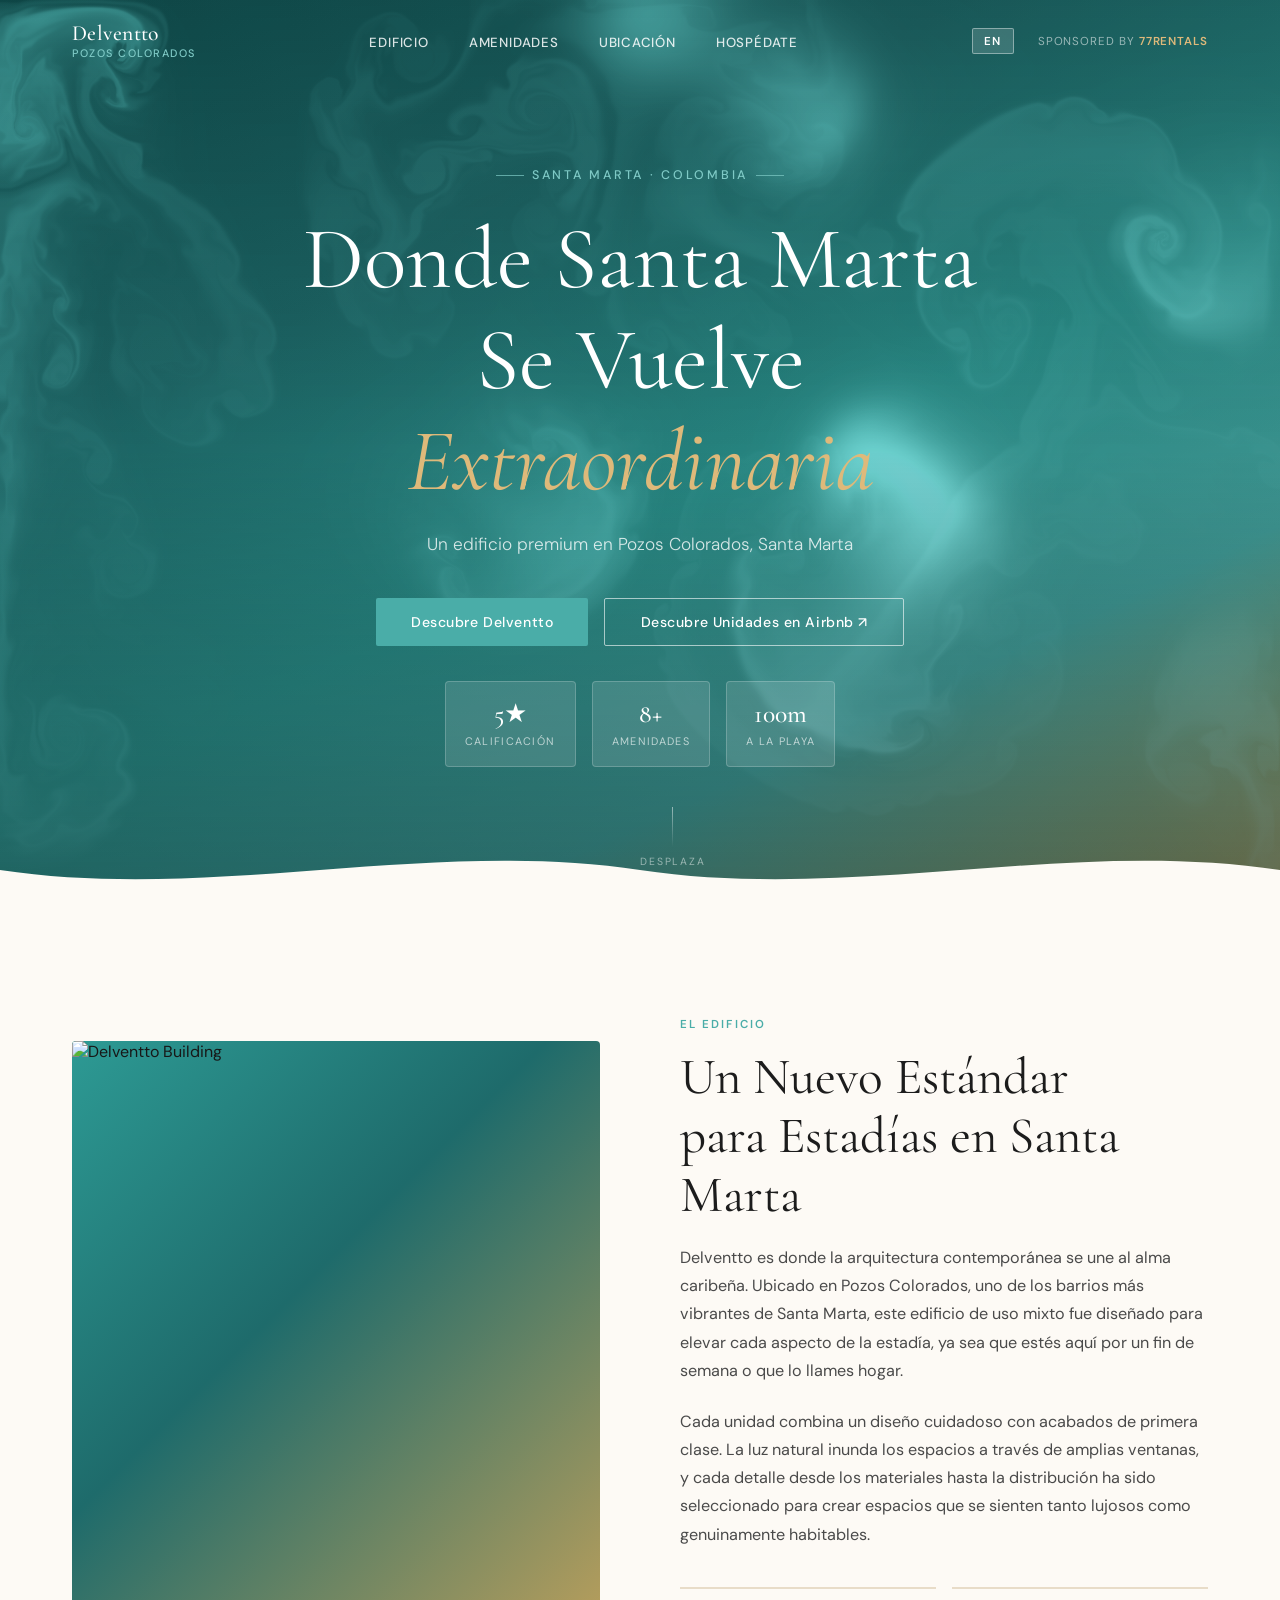
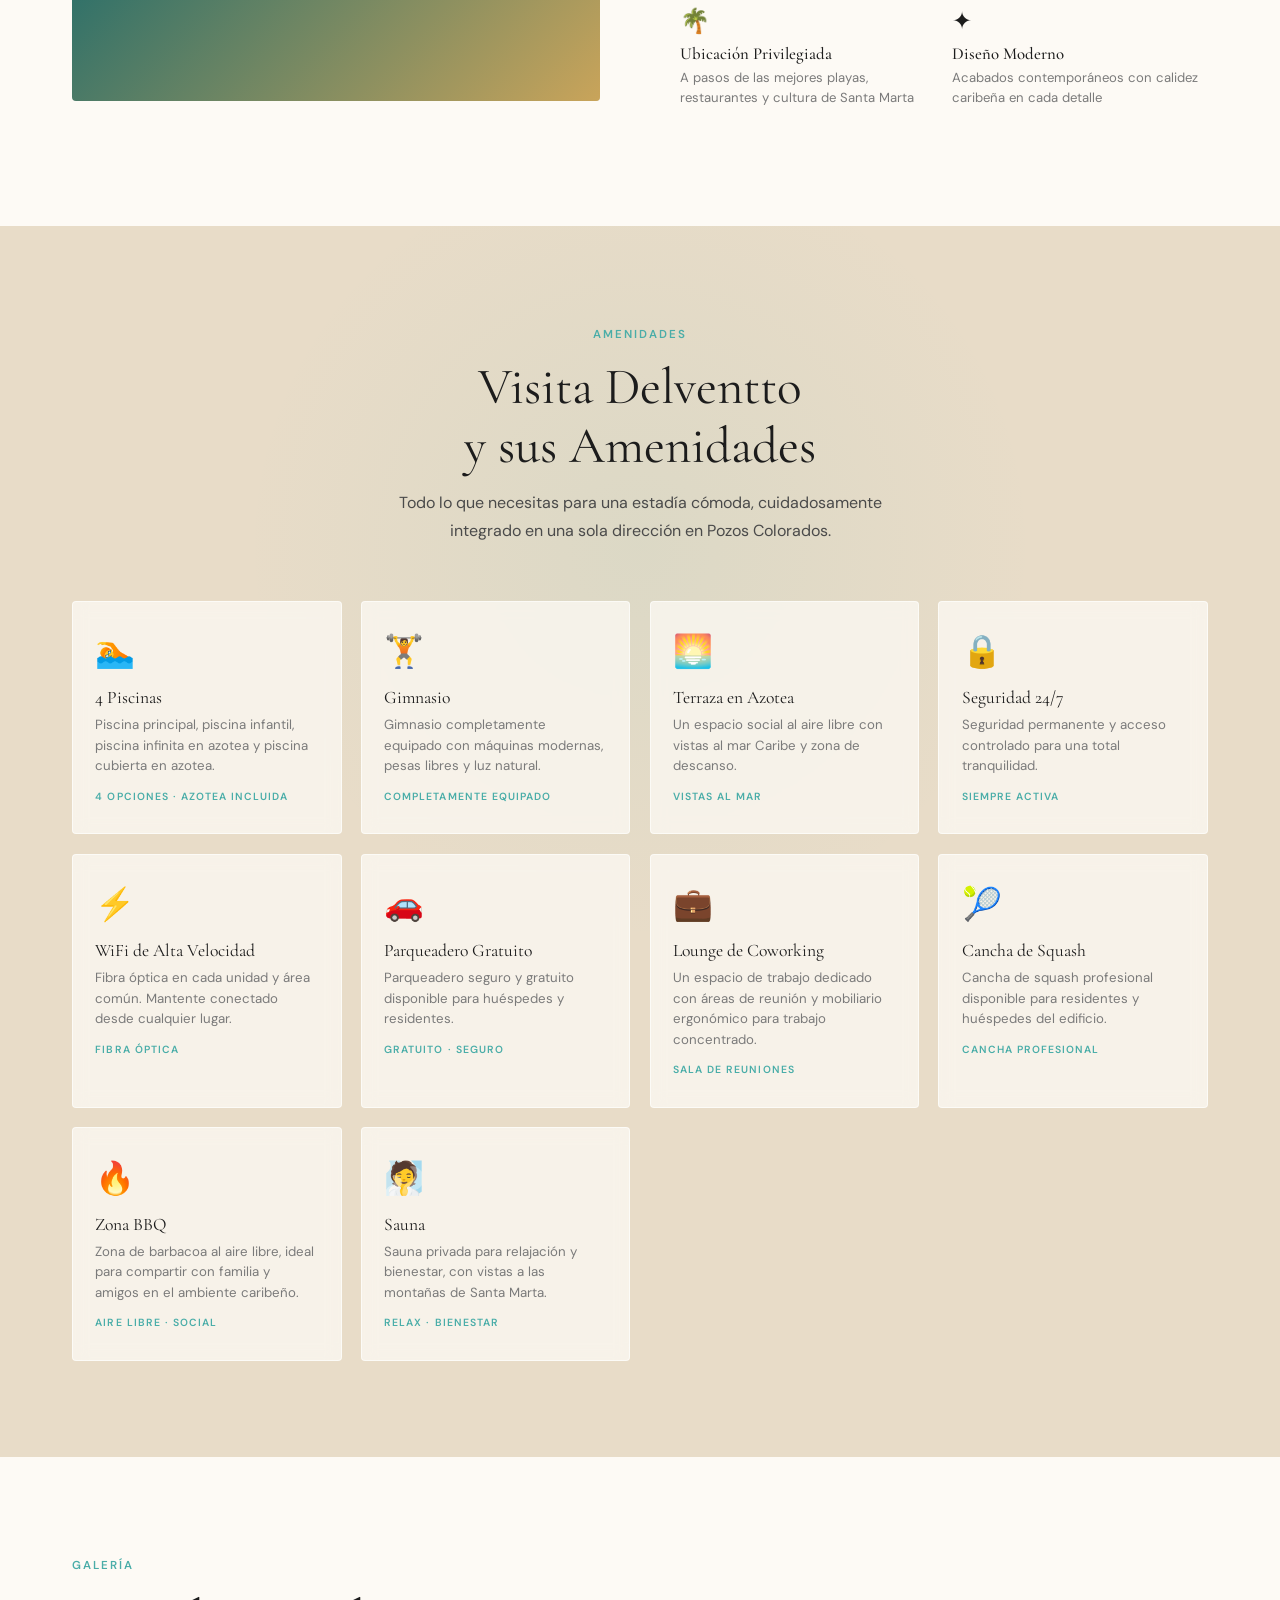
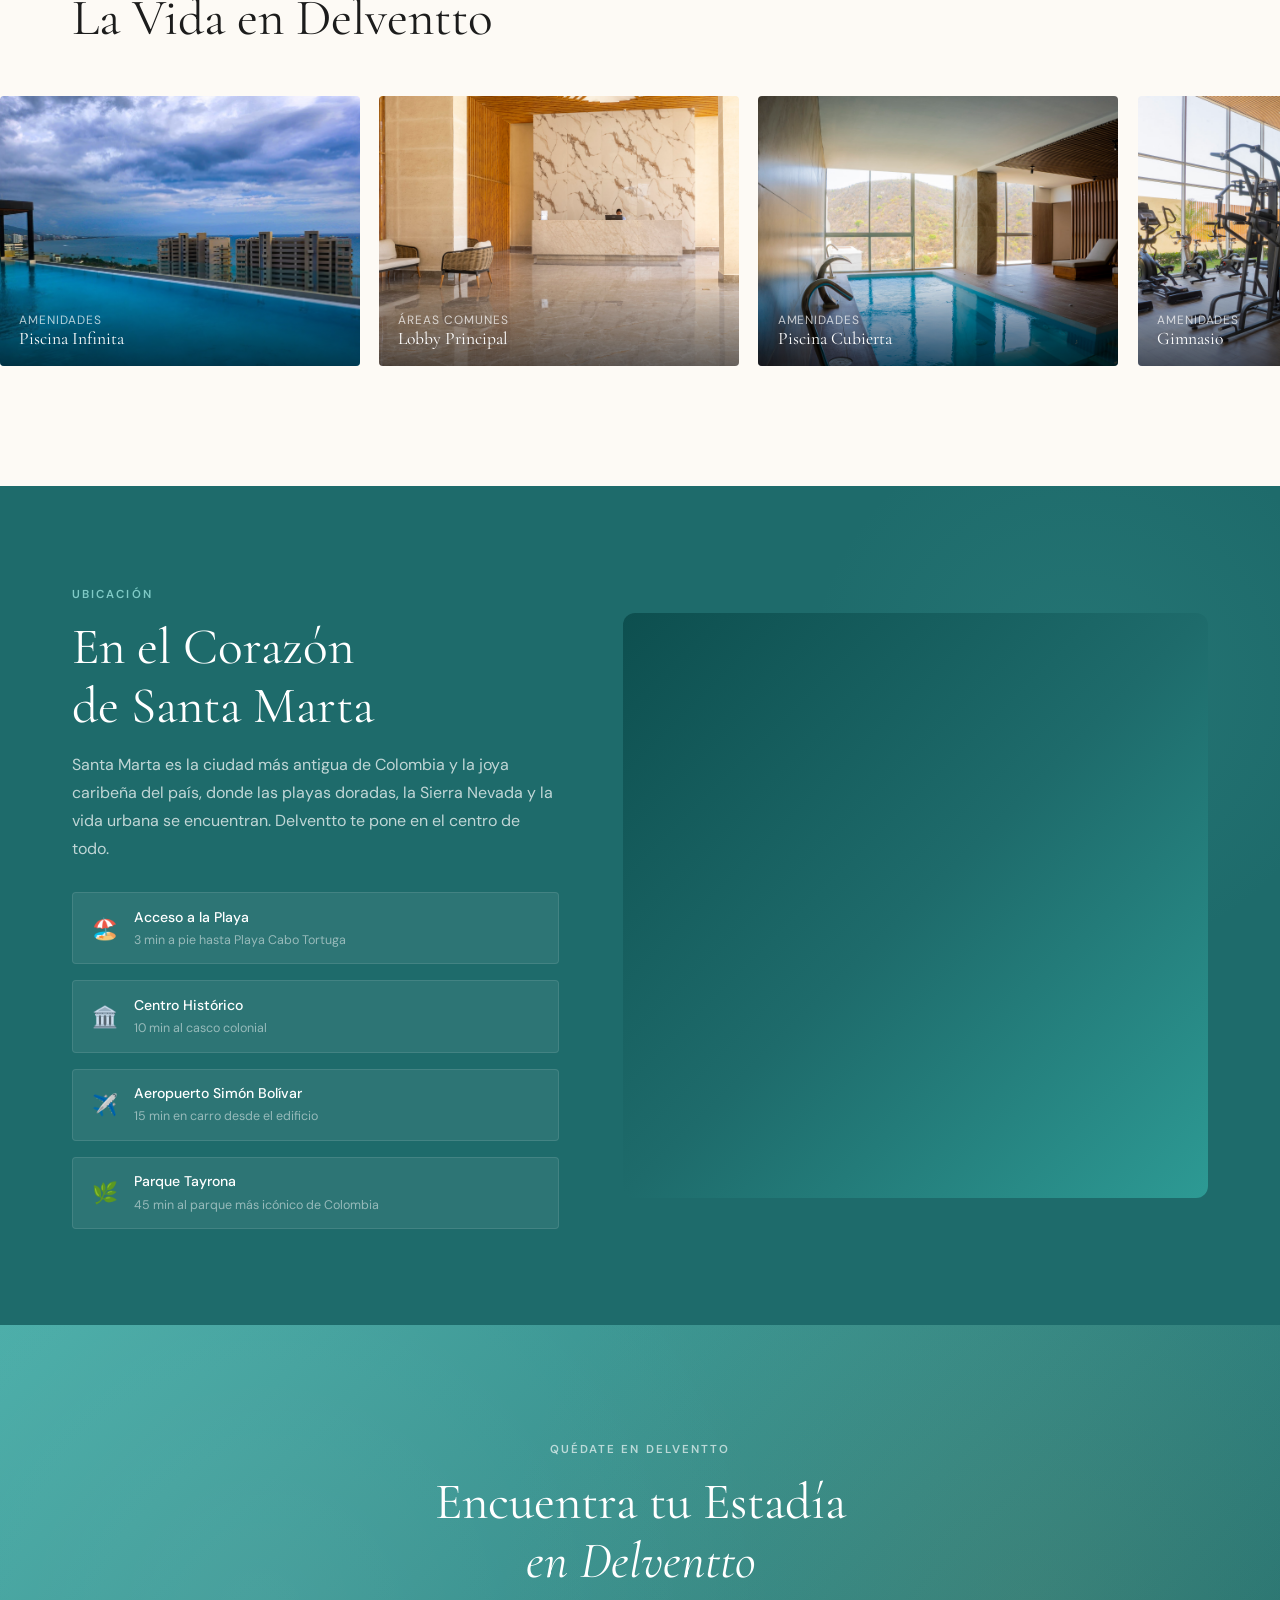
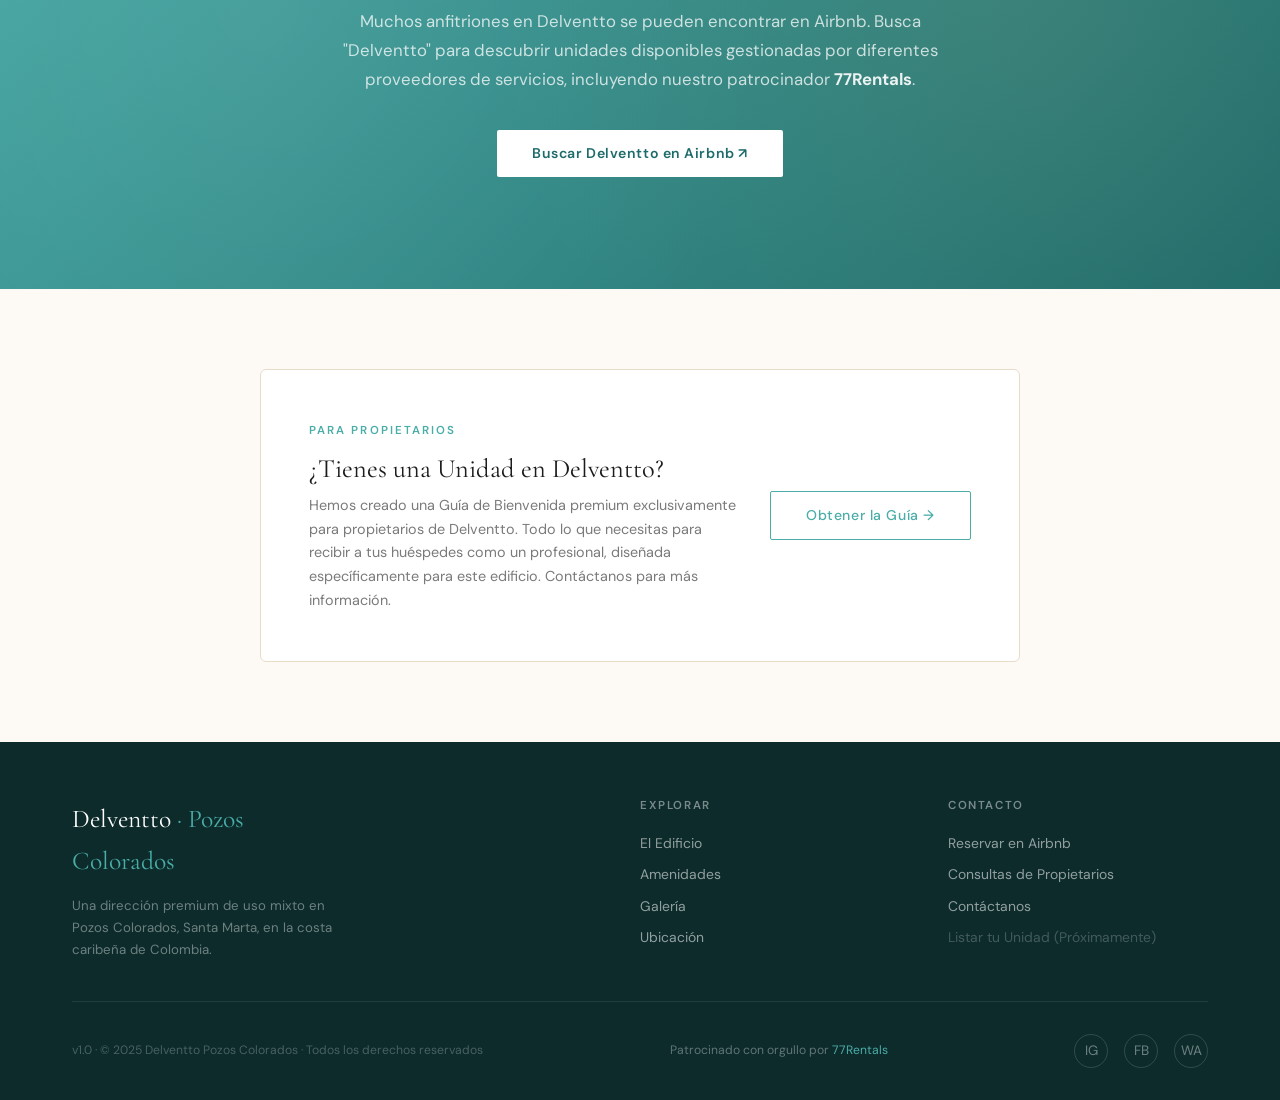
==== index.html @ d318408f "Add aerial, sauna, BBQ, main pool photos; add sauna amenity card Co-Authored-By: Claude Sonnet 4.6 <" ====
<!DOCTYPE html>
<html lang="es">
<head>
  <meta charset="UTF-8">
  <meta name="viewport" content="width=device-width, initial-scale=1.0">
  <title>Delventto Pozos Colorados | Apartamentos en Santa Marta</title>
  <meta name="description" content="Edificio premium en Pozos Colorados, Santa Marta. Piscinas, gimnasio, terraza rooftop y más. Encuentra tu estadía en Airbnb.">
  <link rel="canonical" href="https://delventto.cloud/">

  <!-- Open Graph -->
  <meta property="og:type" content="website">
  <meta property="og:url" content="https://delventto.cloud/">
  <meta property="og:title" content="Delventto Pozos Colorados | Santa Marta">
  <meta property="og:description" content="Edificio premium en Pozos Colorados, Santa Marta. Piscinas, gimnasio, terraza rooftop y más.">
  <meta property="og:image" content="https://delventto.cloud/Images/Delventto1.jpg">
  <meta property="og:locale" content="es_CO">
  <meta property="og:locale:alternate" content="en_US">

  <!-- Twitter Card -->
  <meta name="twitter:card" content="summary_large_image">
  <meta name="twitter:title" content="Delventto Pozos Colorados | Santa Marta">
  <meta name="twitter:description" content="Edificio premium en Pozos Colorados, Santa Marta.">
  <meta name="twitter:image" content="https://delventto.cloud/Images/Delventto1.jpg">

  <link rel="preconnect" href="https://fonts.googleapis.com">
  <link rel="preconnect" href="https://fonts.gstatic.com" crossorigin>
  <link href="https://fonts.googleapis.com/css2?family=Cormorant+Garamond:ital,wght@0,300;0,400;0,500;0,600;1,300;1,400;1,500&family=DM+Sans:opsz,wght@9..40,300;9..40,400;9..40,500;9..40,600&display=swap" rel="stylesheet">
  <link rel="icon" href="favicon.svg" type="image/svg+xml">

  <style>
    :root {
      --cream:      #FDFAF5;
      --sand:       #E8DCC8;
      --sand-mid:   #D4C5A9;
      --turquoise:  #4AADA8;
      --turq-light: #7FCAC6;
      --deep-teal:  #1E6B6B;
      --gold:       #C9A45A;
      --gold-light: #DEB97A;
      --text:       #1C1C1C;
      --text-mid:   #4A4A4A;
      --text-light: #7A7A7A;
      --white:      #FFFFFF;
      --ease:       cubic-bezier(0.4, 0, 0.2, 1);
    }

    *, *::before, *::after { margin: 0; padding: 0; box-sizing: border-box; }

    html { scroll-behavior: smooth; font-size: 16px; }

    body {
      font-family: 'DM Sans', sans-serif;
      background: var(--cream);
      color: var(--text);
      overflow-x: hidden;
      -webkit-font-smoothing: antialiased;
    }

    /* ── SCROLLBAR ─────────────────────────────────── */
    ::-webkit-scrollbar { width: 6px; }
    ::-webkit-scrollbar-track { background: var(--sand); }
    ::-webkit-scrollbar-thumb { background: var(--turquoise); border-radius: 3px; }

    /* ── TYPOGRAPHY ────────────────────────────────── */
    h1, h2, h3, h4 { font-family: 'Cormorant Garamond', serif; font-weight: 400; line-height: 1.15; }
    h1 { font-size: clamp(2.8rem, 7vw, 5.5rem); }
    h2 { font-size: clamp(2rem, 4.5vw, 3.2rem); }
    h3 { font-size: clamp(1.4rem, 2.5vw, 1.9rem); }
    p  { line-height: 1.75; color: var(--text-mid); }
    em { font-style: italic; }
    a  { text-decoration: none; color: inherit; }

    /* ── UTILITIES ─────────────────────────────────── */
    .section-label {
      display: inline-block;
      font-family: 'DM Sans', sans-serif;
      font-size: 0.72rem;
      font-weight: 600;
      letter-spacing: 0.18em;
      text-transform: uppercase;
      color: var(--turquoise);
      margin-bottom: 1rem;
    }
    .container { max-width: 1200px; margin: 0 auto; padding: 0 2rem; }

    .btn-primary {
      display: inline-flex;
      align-items: center;
      gap: 0.5rem;
      background: var(--turquoise);
      color: var(--white);
      padding: 0.9rem 2.2rem;
      border-radius: 2px;
      font-family: 'DM Sans', sans-serif;
      font-size: 0.88rem;
      font-weight: 500;
      letter-spacing: 0.04em;
      transition: background 0.3s var(--ease), transform 0.2s var(--ease), box-shadow 0.3s var(--ease);
    }
    .btn-primary:hover {
      background: var(--deep-teal);
      transform: translateY(-2px);
      box-shadow: 0 8px 24px rgba(74, 173, 168, 0.3);
    }
    .btn-outline {
      display: inline-flex;
      align-items: center;
      gap: 0.5rem;
      border: 1.5px solid rgba(255,255,255,0.6);
      color: var(--white);
      padding: 0.9rem 2.2rem;
      border-radius: 2px;
      font-family: 'DM Sans', sans-serif;
      font-size: 0.88rem;
      font-weight: 500;
      letter-spacing: 0.04em;
      transition: background 0.3s var(--ease), border-color 0.3s var(--ease), transform 0.2s var(--ease);
    }
    .btn-outline:hover {
      background: rgba(255,255,255,0.12);
      border-color: var(--white);
      transform: translateY(-2px);
    }
    .btn-gold {
      display: inline-flex;
      align-items: center;
      gap: 0.5rem;
      background: var(--gold);
      color: var(--white);
      padding: 0.9rem 2.2rem;
      border-radius: 2px;
      font-family: 'DM Sans', sans-serif;
      font-size: 0.88rem;
      font-weight: 500;
      letter-spacing: 0.04em;
      transition: background 0.3s var(--ease), transform 0.2s var(--ease), box-shadow 0.3s var(--ease);
    }
    .btn-gold:hover {
      background: #b8923f;
      transform: translateY(-2px);
      box-shadow: 0 8px 24px rgba(201, 164, 90, 0.35);
    }
    .btn-teal-outline {
      display: inline-flex;
      align-items: center;
      gap: 0.5rem;
      border: 1.5px solid var(--turquoise);
      color: var(--turquoise);
      padding: 0.9rem 2.2rem;
      border-radius: 2px;
      font-family: 'DM Sans', sans-serif;
      font-size: 0.88rem;
      font-weight: 500;
      letter-spacing: 0.04em;
      transition: background 0.3s var(--ease), color 0.3s var(--ease), transform 0.2s var(--ease);
    }
    .btn-teal-outline:hover {
      background: var(--turquoise);
      color: var(--white);
      transform: translateY(-2px);
    }

    /* ── SCROLL FADE IN ────────────────────────────── */
    .fade-in {
      opacity: 0;
      transform: translateY(30px);
      transition: opacity 0.7s var(--ease), transform 0.7s var(--ease);
    }
    .fade-in.visible {
      opacity: 1;
      transform: translateY(0);
    }
    .fade-in-delay-1 { transition-delay: 0.1s; }
    .fade-in-delay-2 { transition-delay: 0.2s; }
    .fade-in-delay-3 { transition-delay: 0.3s; }
    .fade-in-delay-4 { transition-delay: 0.4s; }
    .fade-in-delay-5 { transition-delay: 0.5s; }
    .fade-in-delay-6 { transition-delay: 0.6s; }

    /* ══════════════════════════════════════════════════
       NAV
    ══════════════════════════════════════════════════ */
    #nav {
      position: fixed;
      top: 0; left: 0; right: 0;
      z-index: 100;
      padding: 1.4rem 0;
      transition: background 0.4s var(--ease), backdrop-filter 0.4s var(--ease), padding 0.3s var(--ease), box-shadow 0.4s var(--ease);
    }
    #nav.scrolled {
      background: rgba(253, 250, 245, 0.92);
      backdrop-filter: blur(16px);
      -webkit-backdrop-filter: blur(16px);
      padding: 1rem 0;
      box-shadow: 0 1px 24px rgba(0,0,0,0.06);
    }
    .nav-inner {
      display: flex;
      align-items: center;
      justify-content: space-between;
      max-width: 1200px;
      margin: 0 auto;
      padding: 0 2rem;
    }
    .nav-logo {
      font-family: 'Cormorant Garamond', serif;
      font-size: 1.35rem;
      font-weight: 500;
      color: var(--white);
      letter-spacing: 0.02em;
      line-height: 1.1;
      transition: color 0.4s;
    }
    #nav.scrolled .nav-logo { color: var(--text); }
    .nav-logo span {
      display: block;
      font-size: 0.68rem;
      font-family: 'DM Sans', sans-serif;
      font-weight: 500;
      letter-spacing: 0.14em;
      text-transform: uppercase;
      color: var(--turq-light);
      margin-top: 0.1rem;
    }
    #nav.scrolled .nav-logo span { color: var(--turquoise); }

    .nav-links {
      display: flex;
      align-items: center;
      gap: 2.5rem;
      list-style: none;
    }
    .nav-links a {
      font-size: 0.83rem;
      font-weight: 500;
      letter-spacing: 0.06em;
      text-transform: uppercase;
      color: rgba(255,255,255,0.85);
      transition: color 0.3s;
    }
    .nav-links a:hover { color: var(--white); }
    #nav.scrolled .nav-links a { color: var(--text-mid); }
    #nav.scrolled .nav-links a:hover { color: var(--turquoise); }

    .nav-right {
      display: flex;
      align-items: center;
      gap: 1.5rem;
    }
    .nav-sponsor {
      font-size: 0.72rem;
      letter-spacing: 0.08em;
      text-transform: uppercase;
      color: rgba(255,255,255,0.55);
      transition: color 0.4s;
    }
    .nav-sponsor strong {
      color: var(--gold-light);
      font-weight: 600;
    }
    #nav.scrolled .nav-sponsor { color: var(--text-light); }
    #nav.scrolled .nav-sponsor strong { color: var(--gold); }

    /* Hamburger */
    .nav-hamburger {
      display: none;
      flex-direction: column;
      gap: 5px;
      cursor: pointer;
      padding: 4px;
    }
    .nav-hamburger span {
      width: 24px;
      height: 2px;
      background: var(--white);
      transition: background 0.4s, transform 0.3s;
    }
    #nav.scrolled .nav-hamburger span { background: var(--text); }

    /* Mobile menu */
    .nav-mobile {
      display: none;
      position: fixed;
      top: 0; left: 0; right: 0; bottom: 0;
      background: rgba(30, 107, 107, 0.97);
      z-index: 99;
      flex-direction: column;
      align-items: center;
      justify-content: center;
      gap: 2.5rem;
    }
    .nav-mobile.open { display: flex; }
    .nav-mobile a {
      font-family: 'Cormorant Garamond', serif;
      font-size: 2.2rem;
      color: var(--white);
      letter-spacing: 0.02em;
    }
    .nav-mobile-close {
      position: absolute;
      top: 1rem; right: 1.2rem;
      width: 52px; height: 52px;
      display: flex; align-items: center; justify-content: center;
      font-size: 1.6rem;
      color: var(--white);
      cursor: pointer;
      background: rgba(255,255,255,0.1);
      border: 1.5px solid rgba(255,255,255,0.25);
      border-radius: 50%;
      -webkit-tap-highlight-color: transparent;
      touch-action: manipulation;
      z-index: 110;
    }
    .nav-mobile-close:active {
      background: rgba(255,255,255,0.22);
    }

    /* ══════════════════════════════════════════════════
       HERO
    ══════════════════════════════════════════════════ */
    #hero {
      position: relative;
      width: 100%;
      height: 100vh;
      min-height: 620px;
      overflow: hidden;
      display: flex;
      align-items: center;
      justify-content: center;
    }

    #fluid-canvas {
      position: absolute;
      inset: 0;
      width: 100%;
      height: 100%;
      z-index: 0;
      mix-blend-mode: screen;
      opacity: 0.9;
    }
    .hero-overlay,
    .hero-content,
    .hero-scroll {
      pointer-events: none;
    }
    .hero-content a,
    .hero-content button,
    .hero-ctas a,
    .hero-ctas button,
    .hero-stats {
      pointer-events: auto;
    }

    /* Fallback gradient behind the canvas */
    #hero::before {
      content: '';
      position: absolute;
      inset: 0;
      background: linear-gradient(155deg, #0d4f4f 0%, #1e6b6b 30%, #2d9a94 55%, #4aada8 75%, #c9a45a 100%);
      z-index: -1;
    }

    .hero-overlay {
      position: absolute;
      inset: 0;
      background: linear-gradient(to bottom, rgba(15,50,50,0.35) 0%, rgba(15,50,50,0.20) 50%, rgba(15,50,50,0.55) 100%);
      z-index: 1;
    }

    .hero-content {
      position: relative;
      z-index: 2;
      text-align: center;
      color: var(--white);
      padding: 7rem 1.5rem 5rem;
      max-width: 860px;
      display: flex;
      flex-direction: column;
      align-items: center;
    }

    .hero-location {
      display: inline-flex;
      align-items: center;
      gap: 0.5rem;
      font-size: 0.78rem;
      font-weight: 500;
      letter-spacing: 0.22em;
      text-transform: uppercase;
      color: var(--turq-light);
      margin-bottom: 1.4rem;
      opacity: 0;
      animation: fadeUp 0.8s 0.3s var(--ease) forwards;
    }
    .hero-location::before,
    .hero-location::after {
      content: '';
      width: 28px;
      height: 1px;
      background: var(--turq-light);
      opacity: 0.7;
    }

    .hero-content h1 {
      color: var(--white);
      margin-bottom: 1.2rem;
      opacity: 0;
      animation: fadeUp 0.9s 0.5s var(--ease) forwards;
    }
    .hero-content h1 em {
      color: var(--gold-light);
    }

    .hero-sub {
      font-size: 1.08rem;
      font-weight: 300;
      color: rgba(255,255,255,0.8);
      margin-bottom: 2.4rem;
      line-height: 1.6;
      opacity: 0;
      animation: fadeUp 0.9s 0.7s var(--ease) forwards;
    }

    .hero-ctas {
      display: flex;
      gap: 1rem;
      justify-content: center;
      flex-wrap: wrap;
      opacity: 0;
      animation: fadeUp 0.9s 0.9s var(--ease) forwards;
    }

    /* Floating stat cards */
    .hero-stats {
      display: flex;
      gap: 1rem;
      flex-wrap: wrap;
      justify-content: center;
      margin-top: 2.2rem;
      opacity: 0;
      animation: fadeUp 0.9s 1.2s var(--ease) forwards;
    }
    .hero-stat-card {
      background: rgba(255,255,255,0.12);
      backdrop-filter: blur(12px);
      -webkit-backdrop-filter: blur(12px);
      border: 1px solid rgba(255,255,255,0.2);
      border-radius: 4px;
      padding: 1rem 1.2rem;
      text-align: center;
      min-width: 105px;
    }
    .hero-stat-card .stat-num {
      font-family: 'Cormorant Garamond', serif;
      font-size: 1.6rem;
      font-weight: 500;
      color: var(--white);
      display: block;
    }
    .hero-stat-card .stat-label {
      font-size: 0.68rem;
      letter-spacing: 0.12em;
      text-transform: uppercase;
      color: rgba(255,255,255,0.65);
    }

    /* Scroll indicator */
    .hero-scroll {
      position: absolute;
      bottom: 2rem;
      left: 50%;
      transform: translateX(-50%);
      z-index: 2;
      display: flex;
      flex-direction: column;
      align-items: center;
      gap: 0.5rem;
      font-size: 0.65rem;
      letter-spacing: 0.18em;
      text-transform: uppercase;
      color: rgba(255,255,255,0.5);
      opacity: 0;
      animation: fadeUp 0.9s 1.5s var(--ease) forwards;
    }
    .hero-scroll-line {
      width: 1px;
      height: 40px;
      background: linear-gradient(to bottom, rgba(255,255,255,0.5), transparent);
      animation: scrollPulse 2s ease-in-out infinite;
    }

    /* Wave divider */
    .wave-divider {
      position: absolute;
      bottom: -2px;
      left: 0;
      right: 0;
      z-index: 3;
      line-height: 0;
    }
    .wave-divider svg {
      display: block;
      width: 100%;
    }

    @keyframes fadeUp {
      from { opacity: 0; transform: translateY(24px); }
      to   { opacity: 1; transform: translateY(0); }
    }
    @keyframes scrollPulse {
      0%, 100% { opacity: 0.5; transform: scaleY(1); }
      50%       { opacity: 1;   transform: scaleY(1.15); }
    }

    /* ══════════════════════════════════════════════════
       BUILDING OVERVIEW
    ══════════════════════════════════════════════════ */
    #building {
      padding: 7rem 0 6rem;
      background: var(--cream);
    }
    .building-grid {
      display: grid;
      grid-template-columns: 1fr 1fr;
      gap: 5rem;
      align-items: center;
    }
    .building-image {
      position: relative;
      aspect-ratio: 4/5;
      border-radius: 4px;
      overflow: hidden;
      background: linear-gradient(135deg, #2d9a94 0%, #1e6b6b 40%, #c9a45a 100%);
    }
    .building-image img {
      filter: contrast(1.05) brightness(1.02);
    }
    .building-image-accent {
      position: absolute;
      bottom: -1.5rem;
      right: -1.5rem;
      width: 55%;
      aspect-ratio: 4/3;
      border-radius: 4px;
      background: linear-gradient(135deg, #4AADA8 0%, #E8DCC8 100%);
      z-index: -1;
    }
    .building-text { }
    .building-text h2 { margin-bottom: 1.2rem; }
    .building-text p {
      margin-bottom: 1.4rem;
      font-size: 1.01rem;
    }
    .building-pillars {
      display: grid;
      grid-template-columns: 1fr 1fr;
      gap: 1rem;
      margin-top: 2.4rem;
    }
    .pillar {
      border-top: 2px solid var(--sand);
      padding-top: 1rem;
    }
    .pillar-icon {
      font-size: 1.5rem;
      margin-bottom: 0.5rem;
      display: block;
    }
    .pillar h4 {
      font-family: 'Cormorant Garamond', serif;
      font-size: 1.05rem;
      font-weight: 500;
      margin-bottom: 0.3rem;
      color: var(--text);
    }
    .pillar p {
      font-size: 0.82rem;
      color: var(--text-light);
      line-height: 1.5;
    }

    /* ══════════════════════════════════════════════════
       AMENITIES
    ══════════════════════════════════════════════════ */
    #amenities {
      padding: 6rem 0;
      background: var(--sand);
      position: relative;
      overflow: hidden;
    }
    #amenities::before {
      content: '';
      position: absolute;
      top: -80px; left: 50%;
      transform: translateX(-50%);
      width: 800px;
      height: 800px;
      border-radius: 50%;
      background: radial-gradient(circle, rgba(74,173,168,0.08) 0%, transparent 70%);
      pointer-events: none;
    }
    .amenities-header {
      text-align: center;
      margin-bottom: 3.5rem;
    }
    .amenities-header h2 { margin-bottom: 0.8rem; }
    .amenities-header p { max-width: 520px; margin: 0 auto; }

    .amenities-grid {
      display: grid;
      grid-template-columns: repeat(4, 1fr);
      gap: 1.2rem;
    }
    .amenity-card {
      background: rgba(253, 250, 245, 0.75);
      backdrop-filter: blur(8px);
      -webkit-backdrop-filter: blur(8px);
      border: 1px solid rgba(255,255,255,0.6);
      border-radius: 4px;
      padding: 1.8rem 1.4rem;
      transition: transform 0.3s var(--ease), box-shadow 0.3s var(--ease), background 0.3s var(--ease), border-color 0.3s var(--ease);
      cursor: default;
    }
    .amenity-card:hover {
      transform: translateY(-4px);
      box-shadow: 0 12px 36px rgba(74,173,168,0.14);
      background: var(--white);
      border-color: var(--turq-light);
    }
    .amenity-icon {
      font-size: 2rem;
      margin-bottom: 1rem;
      display: block;
    }
    .amenity-card h3 {
      font-size: 1.1rem;
      margin-bottom: 0.4rem;
      color: var(--text);
    }
    .amenity-card p {
      font-size: 0.83rem;
      color: var(--text-light);
      line-height: 1.55;
    }
    .amenity-card .amenity-badge {
      display: inline-block;
      margin-top: 0.8rem;
      font-size: 0.65rem;
      letter-spacing: 0.1em;
      text-transform: uppercase;
      color: var(--turquoise);
      font-weight: 600;
    }

    /* ══════════════════════════════════════════════════
       GALLERY
    ══════════════════════════════════════════════════ */
    #gallery {
      padding: 6rem 0;
      background: var(--cream);
      overflow: hidden;
    }
    .gallery-header {
      padding: 0 2rem;
      max-width: 1200px;
      margin: 0 auto 2.5rem;
    }
    .gallery-track {
      display: flex;
      gap: 1.2rem;
      overflow-x: auto;
      scroll-snap-type: x mandatory;
      padding: 0.5rem 2rem 1.5rem;
      scrollbar-width: thin;
      scrollbar-color: var(--sand-mid) transparent;
      -webkit-overflow-scrolling: touch;
    }
    .gallery-track::-webkit-scrollbar { height: 4px; }
    .gallery-track::-webkit-scrollbar-thumb { background: var(--sand-mid); border-radius: 2px; }
    .gallery-item {
      flex: 0 0 360px;
      scroll-snap-align: start;
      aspect-ratio: 4/3;
      border-radius: 4px;
      position: relative;
      overflow: hidden;
    }
    .gallery-item-bg {
      position: absolute;
      inset: 0;
      transition: transform 0.5s var(--ease);
    }
    .gallery-item:hover .gallery-item-bg { transform: scale(1.04); }
    .gallery-item:nth-child(1) .gallery-item-bg { background: url('Images/InfinityPool.jpg') center/cover no-repeat; }
    .gallery-item:nth-child(2) .gallery-item-bg { background: url('Images/Lobby.jpg') center/cover no-repeat; }
    .gallery-item:nth-child(3) .gallery-item-bg { background: url('Images/RooftopPool.jpg') center/cover no-repeat; }
    .gallery-item:nth-child(4) .gallery-item-bg { background: url('Images/Gym.jpg') center/cover no-repeat; }
    .gallery-item:nth-child(5) .gallery-item-bg { background: url('Images/Social.jpg') center/cover no-repeat; }
    .gallery-item:nth-child(6) .gallery-item-bg { background: url('Images/Rooftop.jpg') center/cover no-repeat; }
    .gallery-item:nth-child(7) .gallery-item-bg { background: url('Images/Jacuzzi.jpg') center/cover no-repeat; }
    .gallery-item:nth-child(8) .gallery-item-bg { background: url('Images/BuildingAerial.jpg') center/cover no-repeat; }
    .gallery-item:nth-child(9) .gallery-item-bg { background: url('Images/Sauna.jpg') center/cover no-repeat; }
    .gallery-item:nth-child(10) .gallery-item-bg { background: url('Images/BBQ.jpg') center/cover no-repeat; }
    .gallery-item:nth-child(11) .gallery-item-bg { background: url('Images/MainPool.jpg') center/cover no-repeat; }
    .gallery-caption {
      position: absolute;
      bottom: 0; left: 0; right: 0;
      padding: 2rem 1.2rem 1rem;
      background: linear-gradient(to top, rgba(0,0,0,0.55), transparent);
      color: var(--white);
    }
    .gallery-caption span {
      font-size: 0.75rem;
      letter-spacing: 0.08em;
      text-transform: uppercase;
      color: rgba(255,255,255,0.7);
    }
    .gallery-caption h4 {
      font-size: 1.1rem;
      font-weight: 400;
      color: var(--white);
    }
    .gallery-placeholder-text {
      position: absolute;
      inset: 0;
      display: flex;
      align-items: center;
      justify-content: center;
      font-size: 0.7rem;
      letter-spacing: 0.12em;
      text-transform: uppercase;
      color: rgba(255,255,255,0.35);
    }

    /* ══════════════════════════════════════════════════
       LOCATION
    ══════════════════════════════════════════════════ */
    #location {
      padding: 6rem 0;
      background: var(--deep-teal);
      position: relative;
      overflow: hidden;
      color: var(--white);
    }
    #location::before {
      content: '';
      position: absolute;
      top: -100px; right: -100px;
      width: 600px; height: 600px;
      border-radius: 50%;
      background: radial-gradient(circle, rgba(74,173,168,0.15) 0%, transparent 65%);
    }
    .location-grid {
      display: grid;
      grid-template-columns: 1fr 1.2fr;
      gap: 4rem;
      align-items: center;
    }
    .location-text .section-label { color: var(--turq-light); }
    .location-text h2 { color: var(--white); margin-bottom: 1rem; }
    .location-text p { color: rgba(255,255,255,0.72); margin-bottom: 1.8rem; }
    .location-points {
      display: flex;
      flex-direction: column;
      gap: 1rem;
    }
    .location-point {
      display: flex;
      align-items: center;
      gap: 1rem;
      padding: 0.9rem 1.2rem;
      background: rgba(255,255,255,0.07);
      border: 1px solid rgba(255,255,255,0.1);
      border-radius: 4px;
    }
    .location-point-icon {
      font-size: 1.3rem;
      flex-shrink: 0;
    }
    .location-point-text { }
    .location-point-text strong {
      display: block;
      font-size: 0.88rem;
      font-weight: 500;
      color: var(--white);
      margin-bottom: 0.15rem;
    }
    .location-point-text span {
      font-size: 0.78rem;
      color: rgba(255,255,255,0.5);
    }
    .location-map {
      position: relative;
      aspect-ratio: 1/1;
      border-radius: 4px;
      overflow: hidden;
      background: linear-gradient(135deg, #0d4f4f 0%, #1e6b6b 50%, #2d9a94 100%);
      display: flex;
      align-items: center;
      justify-content: center;
    }
    /* Decorative map dots */
    .map-decoration {
      position: relative;
      width: 100%;
      height: 100%;
    }
    .map-pin {
      position: absolute;
      top: 50%; left: 50%;
      transform: translate(-50%, -60%);
      display: flex;
      flex-direction: column;
      align-items: center;
      gap: 0;
    }
    .map-pin-dot {
      width: 16px; height: 16px;
      border-radius: 50%;
      background: var(--gold);
      box-shadow: 0 0 0 6px rgba(201,164,90,0.25), 0 0 0 12px rgba(201,164,90,0.12);
      animation: pinPulse 2.5s ease-in-out infinite;
    }
    .map-pin-line {
      width: 2px;
      height: 30px;
      background: linear-gradient(to bottom, var(--gold), transparent);
    }
    .map-pin-label {
      background: var(--gold);
      color: var(--white);
      font-size: 0.72rem;
      font-weight: 600;
      letter-spacing: 0.08em;
      padding: 0.3rem 0.8rem;
      border-radius: 2px;
      white-space: nowrap;
    }
    .map-grid-lines {
      position: absolute;
      inset: 0;
      opacity: 0.08;
      background-image:
        linear-gradient(rgba(255,255,255,0.5) 1px, transparent 1px),
        linear-gradient(90deg, rgba(255,255,255,0.5) 1px, transparent 1px);
      background-size: 40px 40px;
    }
    @keyframes pinPulse {
      0%, 100% { box-shadow: 0 0 0 6px rgba(201,164,90,0.25), 0 0 0 12px rgba(201,164,90,0.12); }
      50%       { box-shadow: 0 0 0 10px rgba(201,164,90,0.2),  0 0 0 20px rgba(201,164,90,0.06); }
    }

    /* ══════════════════════════════════════════════════
       STAY HERE CTA
    ══════════════════════════════════════════════════ */
    #stay {
      padding: 7rem 0;
      background: linear-gradient(135deg, var(--turquoise) 0%, var(--deep-teal) 100%);
      text-align: center;
      position: relative;
      overflow: hidden;
    }
    #stay::before {
      content: '';
      position: absolute;
      inset: 0;
      background:
        radial-gradient(circle at 20% 50%, rgba(255,255,255,0.06) 0%, transparent 50%),
        radial-gradient(circle at 80% 50%, rgba(201,164,90,0.1)   0%, transparent 50%);
    }
    .stay-inner {
      position: relative;
      z-index: 1;
      max-width: 680px;
      margin: 0 auto;
      padding: 0 2rem;
    }
    #stay .section-label { color: rgba(255,255,255,0.65); }
    #stay h2 {
      color: var(--white);
      margin-bottom: 1rem;
    }
    #stay p {
      color: rgba(255,255,255,0.75);
      font-size: 1.05rem;
      margin-bottom: 2.2rem;
    }
    .stay-ctas {
      display: flex;
      gap: 1rem;
      justify-content: center;
      flex-wrap: wrap;
    }
    .btn-white {
      display: inline-flex;
      align-items: center;
      gap: 0.5rem;
      background: var(--white);
      color: var(--deep-teal);
      padding: 0.9rem 2.2rem;
      border-radius: 2px;
      font-family: 'DM Sans', sans-serif;
      font-size: 0.88rem;
      font-weight: 600;
      letter-spacing: 0.04em;
      transition: transform 0.2s var(--ease), box-shadow 0.3s var(--ease);
    }
    .btn-white:hover {
      transform: translateY(-2px);
      box-shadow: 0 8px 28px rgba(0,0,0,0.15);
    }
    .stay-sponsor-note {
      margin-top: 2rem;
      font-size: 0.76rem;
      color: rgba(255,255,255,0.45);
      letter-spacing: 0.04em;
    }
    .stay-sponsor-note a {
      color: rgba(255,255,255,0.65);
      text-decoration: underline;
      text-underline-offset: 2px;
    }

    /* ══════════════════════════════════════════════════
       OWNER GUIDE TEASER
    ══════════════════════════════════════════════════ */
    #owners {
      padding: 5rem 0;
      background: var(--cream);
    }
    .owners-card {
      max-width: 760px;
      margin: 0 auto;
      padding: 0 2rem;
      background: var(--white);
      border: 1px solid var(--sand);
      border-radius: 6px;
      padding: 3rem;
      display: grid;
      grid-template-columns: 1fr auto;
      gap: 2rem;
      align-items: center;
    }
    .owners-card-text h3 {
      font-size: 1.65rem;
      margin-bottom: 0.6rem;
      color: var(--text);
    }
    .owners-card-text p {
      font-size: 0.9rem;
      color: var(--text-light);
      line-height: 1.65;
      max-width: 440px;
    }

    /* ══════════════════════════════════════════════════
       FOOTER
    ══════════════════════════════════════════════════ */
    footer {
      background: #0d2b2b;
      padding: 3.5rem 0 2rem;
    }
    .footer-inner {
      max-width: 1200px;
      margin: 0 auto;
      padding: 0 2rem;
    }
    .footer-top {
      display: grid;
      grid-template-columns: 2fr 1fr 1fr;
      gap: 3rem;
      padding-bottom: 2.5rem;
      border-bottom: 1px solid rgba(255,255,255,0.08);
      margin-bottom: 2rem;
    }
    .footer-brand .footer-logo {
      font-family: 'Cormorant Garamond', serif;
      font-size: 1.6rem;
      color: var(--white);
      margin-bottom: 0.8rem;
    }
    .footer-brand .footer-logo span { color: var(--turquoise); }
    .footer-brand p {
      font-size: 0.83rem;
      color: rgba(255,255,255,0.4);
      line-height: 1.65;
      max-width: 280px;
    }
    .footer-col h5 {
      font-family: 'DM Sans', sans-serif;
      font-size: 0.72rem;
      font-weight: 600;
      letter-spacing: 0.14em;
      text-transform: uppercase;
      color: rgba(255,255,255,0.45);
      margin-bottom: 1.2rem;
    }
    .footer-col ul {
      list-style: none;
      display: flex;
      flex-direction: column;
      gap: 0.65rem;
    }
    .footer-col ul a {
      font-size: 0.87rem;
      color: rgba(255,255,255,0.55);
      transition: color 0.25s;
    }
    .footer-col ul a:hover { color: var(--turquoise); }
    .footer-bottom {
      display: flex;
      align-items: center;
      justify-content: space-between;
      flex-wrap: wrap;
      gap: 1rem;
    }
    .footer-copy {
      font-size: 0.76rem;
      color: rgba(255,255,255,0.25);
    }
    .footer-sponsor {
      font-size: 0.76rem;
      color: rgba(255,255,255,0.35);
    }
    .footer-sponsor a { color: var(--turquoise); transition: color 0.25s; }
    .footer-sponsor a:hover { color: var(--turq-light); }
    .footer-socials {
      display: flex;
      gap: 1rem;
    }
    .footer-social-icon {
      width: 34px; height: 34px;
      border-radius: 50%;
      border: 1px solid rgba(255,255,255,0.15);
      display: flex;
      align-items: center;
      justify-content: center;
      color: rgba(255,255,255,0.4);
      font-size: 0.85rem;
      transition: border-color 0.25s, color 0.25s;
      cursor: pointer;
    }
    .footer-social-icon:hover {
      border-color: var(--turquoise);
      color: var(--turquoise);
    }

    /* ══════════════════════════════════════════════════
       RESPONSIVE
    ══════════════════════════════════════════════════ */
    .lang-toggle {
      font-family: 'DM Sans', sans-serif;
      font-size: 0.72rem;
      font-weight: 600;
      letter-spacing: 0.12em;
      background: rgba(255,255,255,0.15);
      border: 1.5px solid rgba(255,255,255,0.4);
      color: var(--white);
      padding: 0.3rem 0.7rem;
      border-radius: 2px;
      cursor: pointer;
      transition: background 0.25s, border-color 0.25s, color 0.25s;
    }
    .lang-toggle:hover {
      background: rgba(255,255,255,0.25);
    }
    #nav.scrolled .lang-toggle {
      background: rgba(74,173,168,0.1);
      border-color: var(--turquoise);
      color: var(--turquoise);
    }
    #nav.scrolled .lang-toggle:hover {
      background: rgba(74,173,168,0.2);
    }

    @media (max-width: 1024px) {
      .amenities-grid { grid-template-columns: repeat(2, 1fr); }
      .building-pillars { grid-template-columns: 1fr 1fr; }
      .footer-top { grid-template-columns: 1fr 1fr; }
    }
    @media (max-width: 768px) {
      .nav-logo span { display: none; }
      .nav-links, .nav-sponsor { display: none; }
      .hero-stat-card { padding: 0.7rem 1rem; }
      .hero-stats { gap: 0.6rem; }
      .nav-hamburger { display: flex; }
      .building-grid { grid-template-columns: 1fr; gap: 2.5rem; }
      .location-grid { grid-template-columns: 1fr; }
      .location-map { aspect-ratio: 4/3; }
      .amenities-grid { grid-template-columns: repeat(2, 1fr); }
      .owners-card { grid-template-columns: 1fr; }
      .footer-top { grid-template-columns: 1fr; gap: 2rem; }
      .footer-bottom { flex-direction: column; align-items: flex-start; }
      .building-pillars { grid-template-columns: 1fr; }
    }
    @media (max-width: 480px) {
      .amenities-grid { grid-template-columns: 1fr; }
      .hero-ctas { flex-direction: column; align-items: center; }
      .stay-ctas { flex-direction: column; align-items: center; }
    }
  </style>
</head>

<body>

  <!-- ═══════════════════ NAV ═══════════════════ -->
  <nav id="nav">
    <div class="nav-inner">
      <a href="#" class="nav-logo">Delventto<br><span>Pozos Colorados</span></a>
      <ul class="nav-links">
        <li><a href="#building" data-es="Edificio" data-en="Building">Edificio</a></li>
        <li><a href="#amenities" data-es="Amenidades" data-en="Amenities">Amenidades</a></li>
        <li><a href="#location" data-es="Ubicación" data-en="Location">Ubicación</a></li>
        <li><a href="#stay" data-es="Hospédate" data-en="Stay Here">Hospédate</a></li>
      </ul>
      <div class="nav-right">
        <button id="langToggle" class="lang-toggle">EN</button>
        <span class="nav-sponsor">Sponsored by <strong>77Rentals</strong></span>
        <div class="nav-hamburger" id="navHamburger" aria-label="Open menu">
          <span></span><span></span><span></span>
        </div>
      </div>
    </div>
  </nav>

  <!-- Mobile Menu -->
  <nav class="nav-mobile" id="navMobile">
    <button class="nav-mobile-close" id="navClose" aria-label="Close menu">✕</button>
    <a href="#building" class="nav-mobile-link" data-es="Edificio" data-en="Building">Edificio</a>
    <a href="#amenities" class="nav-mobile-link" data-es="Amenidades" data-en="Amenities">Amenidades</a>
    <a href="#location" class="nav-mobile-link" data-es="Ubicación" data-en="Location">Ubicación</a>
    <a href="#stay" class="nav-mobile-link" data-es="Hospédate" data-en="Stay Here">Hospédate</a>
    <a href="#owners" class="nav-mobile-link" data-es="Propietarios" data-en="Owners">Propietarios</a>
  </nav>

  <!-- ═══════════════════ HERO ═══════════════════ -->
  <section id="hero">
    <canvas id="fluid-canvas"></canvas>
    <div class="hero-overlay"></div>

    <div class="hero-content">
      <p class="hero-location" data-es="Santa Marta · Colombia" data-en="Santa Marta · Colombia">Santa Marta · Colombia</p>
      <h1 data-es="Donde Santa Marta<br>Se Vuelve <em>Extraordinaria</em>" data-en="Where Santa Marta<br><em>Stays Extraordinary</em>">Donde Santa Marta<br>Se Vuelve <em>Extraordinaria</em></h1>
      <p class="hero-sub" data-es="Un edificio premium en Pozos Colorados, Santa Marta" data-en="A premium building in Pozos Colorados, Santa Marta">Un edificio premium en Pozos Colorados, Santa Marta</p>
      <div class="hero-ctas">
        <a href="#building" class="btn-primary" data-es="Descubre Delventto" data-en="Discover Delventto">Descubre Delventto</a>
        <a href="https://www.airbnb.com.co/" target="_blank" rel="noopener" class="btn-outline" data-es="Descubre Unidades en Airbnb ↗" data-en="Discover Units on Airbnb ↗">Descubre Unidades en Airbnb ↗</a>
      </div>

      <div class="hero-stats">
        <div class="hero-stat-card">
          <span class="stat-num">5★</span>
          <span class="stat-label" data-es="Calificación" data-en="Guest Rating">Calificación</span>
        </div>
        <div class="hero-stat-card">
          <span class="stat-num">8+</span>
          <span class="stat-label" data-es="Amenidades" data-en="Amenities">Amenidades</span>
        </div>
        <div class="hero-stat-card">
          <span class="stat-num">100m</span>
          <span class="stat-label" data-es="A la Playa" data-en="To the Beach">A la Playa</span>
        </div>
      </div>
    </div>

    <div class="hero-scroll">
      <div class="hero-scroll-line"></div>
      <span data-es="Desplaza" data-en="Scroll">Desplaza</span>
    </div>

    <div class="wave-divider">
      <svg viewBox="0 0 1440 72" xmlns="http://www.w3.org/2000/svg" preserveAspectRatio="none">
        <path d="M0,36 C240,72 480,0 720,36 C960,72 1200,0 1440,36 L1440,72 L0,72 Z" fill="#FDFAF5"/>
      </svg>
    </div>
  </section>

  <!-- ═══════════════════ BUILDING ═══════════════════ -->
  <section id="building">
    <div class="container">
      <div class="building-grid">
        <div class="fade-in">
          <div class="building-image">
            <img src="Images/Delventto1.jpg" alt="Delventto Building" style="width: 100%; height: 100%; object-fit: cover; border-radius: 4px;">
            <div class="building-image-accent"></div>
          </div>
        </div>
        <div class="building-text fade-in fade-in-delay-2">
          <span class="section-label" data-es="El Edificio" data-en="The Building">El Edificio</span>
          <h2 data-es="Un Nuevo Estándar<br>para Estadías en Santa Marta" data-en="A New Standard<br>for Santa Marta Stays">Un Nuevo Estándar<br>para Estadías en Santa Marta</h2>
          <p data-es="Delventto es donde la arquitectura contemporánea se une al alma caribeña. Ubicado en Pozos Colorados, uno de los barrios más vibrantes de Santa Marta, este edificio de uso mixto fue diseñado para elevar cada aspecto de la estadía, ya sea que estés aquí por un fin de semana o que lo llames hogar." data-en="Delventto is where contemporary architecture meets Caribbean soul. Located in Pozos Colorados, one of Santa Marta's most vibrant neighborhoods, this mixed-use building was designed to elevate every aspect of the stay, whether you're here for a weekend or calling it home.">Delventto es donde la arquitectura contemporánea se une al alma caribeña. Ubicado en Pozos Colorados, uno de los barrios más vibrantes de Santa Marta, este edificio de uso mixto fue diseñado para elevar cada aspecto de la estadía, ya sea que estés aquí por un fin de semana o que lo llames hogar.</p>
          <p data-es="Cada unidad combina un diseño cuidadoso con acabados de primera clase. La luz natural inunda los espacios a través de amplias ventanas, y cada detalle desde los materiales hasta la distribución ha sido seleccionado para crear espacios que se sienten tanto lujosos como genuinamente habitables." data-en="Each unit combines thoughtful design with first-class finishes. Natural light pours through expansive windows, and every detail from the materials to the layout has been selected to create spaces that feel both luxurious and genuinely livable.">Cada unidad combina un diseño cuidadoso con acabados de primera clase. La luz natural inunda los espacios a través de amplias ventanas, y cada detalle desde los materiales hasta la distribución ha sido seleccionado para crear espacios que se sienten tanto lujosos como genuinamente habitables.</p>
          <div class="building-pillars">
            <div class="pillar">
              <span class="pillar-icon">🌴</span>
              <h4 data-es="Ubicación Privilegiada" data-en="Prime Location">Ubicación Privilegiada</h4>
              <p data-es="A pasos de las mejores playas, restaurantes y cultura de Santa Marta" data-en="Steps from Santa Marta's best beaches, dining, and culture">A pasos de las mejores playas, restaurantes y cultura de Santa Marta</p>
            </div>
            <div class="pillar">
              <span class="pillar-icon">✦</span>
              <h4 data-es="Diseño Moderno" data-en="Modern Design">Diseño Moderno</h4>
              <p data-es="Acabados contemporáneos con calidez caribeña en cada detalle" data-en="Contemporary finishes with Caribbean warmth throughout">Acabados contemporáneos con calidez caribeña en cada detalle</p>
            </div>
          </div>
        </div>
      </div>
    </div>
  </section>

  <!-- ═══════════════════ AMENITIES ═══════════════════ -->
  <section id="amenities">
    <div class="container">
      <div class="amenities-header fade-in">
        <span class="section-label" data-es="Amenidades" data-en="Amenities">Amenidades</span>
        <h2 data-es="Visita Delventto<br>y sus Amenidades" data-en="Visit Delventto<br>and Its Amenities">Visita Delventto<br>y sus Amenidades</h2>
        <p data-es="Todo lo que necesitas para una estadía cómoda, cuidadosamente integrado en una sola dirección en Pozos Colorados." data-en="Everything you need for a comfortable stay, thoughtfully built into one address in Pozos Colorados.">Todo lo que necesitas para una estadía cómoda, cuidadosamente integrado en una sola dirección en Pozos Colorados.</p>
      </div>
      <div class="amenities-grid">
        <div class="amenity-card fade-in fade-in-delay-1">
          <span class="amenity-icon">🏊</span>
          <h3 data-es="4 Piscinas" data-en="4 Swimming Pools">4 Piscinas</h3>
          <p data-es="Piscina principal, piscina infantil, piscina infinita en azotea y piscina cubierta en azotea." data-en="Main pool, kids pool, infinity rooftop pool, and indoor rooftop pool.">Piscina principal, piscina infantil, piscina infinita en azotea y piscina cubierta en azotea.</p>
          <span class="amenity-badge" data-es="4 Opciones · Azotea Incluida" data-en="4 Options · Rooftop Included">4 Opciones · Azotea Incluida</span>
        </div>
        <div class="amenity-card fade-in fade-in-delay-2">
          <span class="amenity-icon">🏋️</span>
          <h3 data-es="Gimnasio" data-en="Fitness Center">Gimnasio</h3>
          <p data-es="Gimnasio completamente equipado con máquinas modernas, pesas libres y luz natural." data-en="Fully equipped gym with modern machines, free weights, and natural light.">Gimnasio completamente equipado con máquinas modernas, pesas libres y luz natural.</p>
          <span class="amenity-badge" data-es="Completamente Equipado" data-en="Fully Equipped">Completamente Equipado</span>
        </div>
        <div class="amenity-card fade-in fade-in-delay-3">
          <span class="amenity-icon">🌅</span>
          <h3 data-es="Terraza en Azotea" data-en="Rooftop Terrace">Terraza en Azotea</h3>
          <p data-es="Un espacio social al aire libre con vistas al mar Caribe y zona de descanso." data-en="An open-air social space with Caribbean sea views and lounge seating.">Un espacio social al aire libre con vistas al mar Caribe y zona de descanso.</p>
          <span class="amenity-badge" data-es="Vistas al Mar" data-en="Sea Views">Vistas al Mar</span>
        </div>
        <div class="amenity-card fade-in fade-in-delay-4">
          <span class="amenity-icon">🔒</span>
          <h3 data-es="Seguridad 24/7" data-en="24/7 Security">Seguridad 24/7</h3>
          <p data-es="Seguridad permanente y acceso controlado para una total tranquilidad." data-en="Round-the-clock security and controlled access for complete peace of mind.">Seguridad permanente y acceso controlado para una total tranquilidad.</p>
          <span class="amenity-badge" data-es="Siempre Activa" data-en="Always On">Siempre Activa</span>
        </div>
        <div class="amenity-card fade-in fade-in-delay-1">
          <span class="amenity-icon">⚡</span>
          <h3 data-es="WiFi de Alta Velocidad" data-en="High-Speed WiFi">WiFi de Alta Velocidad</h3>
          <p data-es="Fibra óptica en cada unidad y área común. Mantente conectado desde cualquier lugar." data-en="Gigabit fiber in every unit and common area. Stay connected from anywhere.">Fibra óptica en cada unidad y área común. Mantente conectado desde cualquier lugar.</p>
          <span class="amenity-badge" data-es="Fibra Óptica" data-en="Fiber Optic">Fibra Óptica</span>
        </div>
        <div class="amenity-card fade-in fade-in-delay-2">
          <span class="amenity-icon">🚗</span>
          <h3 data-es="Parqueadero Gratuito" data-en="Free Parking">Parqueadero Gratuito</h3>
          <p data-es="Parqueadero seguro y gratuito disponible para huéspedes y residentes." data-en="Secure and free parking available for guests and residents.">Parqueadero seguro y gratuito disponible para huéspedes y residentes.</p>
          <span class="amenity-badge" data-es="Gratuito · Seguro" data-en="Free · Secure">Gratuito · Seguro</span>
        </div>
        <div class="amenity-card fade-in fade-in-delay-3">
          <span class="amenity-icon">💼</span>
          <h3 data-es="Lounge de Coworking" data-en="Co-working Lounge">Lounge de Coworking</h3>
          <p data-es="Un espacio de trabajo dedicado con áreas de reunión y mobiliario ergonómico para trabajo concentrado." data-en="A dedicated workspace with meeting areas and ergonomic seating for focused work.">Un espacio de trabajo dedicado con áreas de reunión y mobiliario ergonómico para trabajo concentrado.</p>
          <span class="amenity-badge" data-es="Sala de Reuniones" data-en="Private Meeting Room">Sala de Reuniones</span>
        </div>
        <div class="amenity-card fade-in fade-in-delay-4">
          <span class="amenity-icon">🎾</span>
          <h3 data-es="Cancha de Squash" data-en="Squash Court">Cancha de Squash</h3>
          <p data-es="Cancha de squash profesional disponible para residentes y huéspedes del edificio." data-en="Professional squash court available for residents and guests of the building.">Cancha de squash profesional disponible para residentes y huéspedes del edificio.</p>
          <span class="amenity-badge" data-es="Cancha Profesional" data-en="Professional Court">Cancha Profesional</span>
        </div>
        <div class="amenity-card fade-in fade-in-delay-1">
          <span class="amenity-icon">🔥</span>
          <h3 data-es="Zona BBQ" data-en="BBQ Zone">Zona BBQ</h3>
          <p data-es="Zona de barbacoa al aire libre, ideal para compartir con familia y amigos en el ambiente caribeño." data-en="Outdoor BBQ area, perfect for gathering with family and friends in the Caribbean setting.">Zona de barbacoa al aire libre, ideal para compartir con familia y amigos en el ambiente caribeño.</p>
          <span class="amenity-badge" data-es="Aire Libre · Social" data-en="Outdoor · Social">Aire Libre · Social</span>
        </div>
        <div class="amenity-card fade-in fade-in-delay-2">
          <span class="amenity-icon">🧖</span>
          <h3 data-es="Sauna" data-en="Sauna">Sauna</h3>
          <p data-es="Sauna privada para relajación y bienestar, con vistas a las montañas de Santa Marta." data-en="Private sauna for relaxation and wellness, with views of the Santa Marta mountains.">Sauna privada para relajación y bienestar, con vistas a las montañas de Santa Marta.</p>
          <span class="amenity-badge" data-es="Relax · Bienestar" data-en="Relax · Wellness">Relax · Bienestar</span>
        </div>
      </div>
    </div>
  </section>

  <!-- ═══════════════════ GALLERY ═══════════════════ -->
  <section id="gallery">
    <div class="gallery-header fade-in">
      <span class="section-label" data-es="Galería" data-en="Gallery">Galería</span>
      <h2 data-es="La Vida en Delventto" data-en="Life at Delventto">La Vida en Delventto</h2>
    </div>
    <div class="gallery-track">
      <div class="gallery-item">
        <div class="gallery-item-bg"></div>
        <div class="gallery-caption">
          <span data-es="Amenidades" data-en="Amenities">Amenidades</span>
          <h4 data-es="Piscina Infinita" data-en="Infinity Pool">Piscina Infinita</h4>
        </div>
      </div>
      <div class="gallery-item">
        <div class="gallery-item-bg"></div>
        <div class="gallery-caption">
          <span data-es="Áreas Comunes" data-en="Common Areas">Áreas Comunes</span>
          <h4 data-es="Lobby Principal" data-en="Grand Lobby">Lobby Principal</h4>
        </div>
      </div>
      <div class="gallery-item">
        <div class="gallery-item-bg"></div>
        <div class="gallery-caption">
          <span data-es="Amenidades" data-en="Amenities">Amenidades</span>
          <h4 data-es="Piscina Cubierta" data-en="Indoor Pool">Piscina Cubierta</h4>
        </div>
      </div>
      <div class="gallery-item">
        <div class="gallery-item-bg"></div>
        <div class="gallery-caption">
          <span data-es="Amenidades" data-en="Amenities">Amenidades</span>
          <h4 data-es="Gimnasio" data-en="Gym">Gimnasio</h4>
        </div>
      </div>
      <div class="gallery-item">
        <div class="gallery-item-bg"></div>
        <div class="gallery-caption">
          <span data-es="Amenidades" data-en="Amenities">Amenidades</span>
          <h4 data-es="Zona Social" data-en="Social Area">Zona Social</h4>
        </div>
      </div>
      <div class="gallery-item">
        <div class="gallery-item-bg"></div>
        <div class="gallery-caption">
          <span data-es="Arquitectura" data-en="Architecture">Arquitectura</span>
          <h4 data-es="Rooftop" data-en="Rooftop">Rooftop</h4>
        </div>
      </div>
      <div class="gallery-item">
        <div class="gallery-item-bg"></div>
        <div class="gallery-caption">
          <span data-es="Amenidades" data-en="Amenities">Amenidades</span>
          <h4 data-es="Jacuzzi" data-en="Jacuzzi">Jacuzzi</h4>
        </div>
      </div>
      <div class="gallery-item">
        <div class="gallery-item-bg"></div>
        <div class="gallery-caption">
          <span data-es="Arquitectura" data-en="Architecture">Arquitectura</span>
          <h4 data-es="Vista Aérea" data-en="Aerial View">Vista Aérea</h4>
        </div>
      </div>
      <div class="gallery-item">
        <div class="gallery-item-bg"></div>
        <div class="gallery-caption">
          <span data-es="Amenidades" data-en="Amenities">Amenidades</span>
          <h4 data-es="Sauna" data-en="Sauna">Sauna</h4>
        </div>
      </div>
      <div class="gallery-item">
        <div class="gallery-item-bg"></div>
        <div class="gallery-caption">
          <span data-es="Amenidades" data-en="Amenities">Amenidades</span>
          <h4 data-es="Zona BBQ" data-en="BBQ Zone">Zona BBQ</h4>
        </div>
      </div>
      <div class="gallery-item">
        <div class="gallery-item-bg"></div>
        <div class="gallery-caption">
          <span data-es="Amenidades" data-en="Amenities">Amenidades</span>
          <h4 data-es="Piscina Principal" data-en="Main Pool">Piscina Principal</h4>
        </div>
      </div>
    </div>
  </section>

  <!-- ═══════════════════ LOCATION ═══════════════════ -->
  <section id="location">
    <div class="container">
      <div class="location-grid">
        <div class="location-text fade-in">
          <span class="section-label" data-es="Ubicación" data-en="Location">Ubicación</span>
          <h2 data-es="En el Corazón<br>de Santa Marta" data-en="In the Heart<br>of Santa Marta">En el Corazón<br>de Santa Marta</h2>
          <p data-es="Santa Marta es la ciudad más antigua de Colombia y la joya caribeña del país, donde las playas doradas, la Sierra Nevada y la vida urbana se encuentran. Delventto te pone en el centro de todo." data-en="Santa Marta is Colombia's oldest city and its Caribbean crown jewel, where golden beaches, the Sierra Nevada mountains, and vibrant city life converge. Delventto puts you at the center of it all.">Santa Marta es la ciudad más antigua de Colombia y la joya caribeña del país, donde las playas doradas, la Sierra Nevada y la vida urbana se encuentran. Delventto te pone en el centro de todo.</p>
          <div class="location-points">
            <div class="location-point">
              <span class="location-point-icon">🏖️</span>
              <div class="location-point-text">
                <strong data-es="Acceso a la Playa" data-en="Beach Access">Acceso a la Playa</strong>
                <span data-es="3 min a pie hasta Playa Cabo Tortuga" data-en="3 min walk to Cabo Tortuga Beach">3 min a pie hasta Playa Cabo Tortuga</span>
              </div>
            </div>
            <div class="location-point">
              <span class="location-point-icon">🏛️</span>
              <div class="location-point-text">
                <strong data-es="Centro Histórico" data-en="Historic Center">Centro Histórico</strong>
                <span data-es="10 min al casco colonial" data-en="10 min to the colonial Old Town">10 min al casco colonial</span>
              </div>
            </div>
            <div class="location-point">
              <span class="location-point-icon">✈️</span>
              <div class="location-point-text">
                <strong data-es="Aeropuerto Simón Bolívar" data-en="Simón Bolívar Airport">Aeropuerto Simón Bolívar</strong>
                <span data-es="15 min en carro desde el edificio" data-en="15 min drive from the building">15 min en carro desde el edificio</span>
              </div>
            </div>
            <div class="location-point">
              <span class="location-point-icon">🌿</span>
              <div class="location-point-text">
                <strong data-es="Parque Tayrona" data-en="Tayrona National Park">Parque Tayrona</strong>
                <span data-es="45 min al parque más icónico de Colombia" data-en="45 min to Colombia's most iconic park">45 min al parque más icónico de Colombia</span>
              </div>
            </div>
          </div>
        </div>
        <div class="fade-in fade-in-delay-2">
          <div class="location-map" style="overflow:hidden;border-radius:12px;">
            <iframe src="https://www.google.com/maps/embed?pb=!1m18!1m12!1m3!1d3914.1671667442847!2d-74.2335392!3d11.1752557!2m3!1f0!2f0!3f0!3m2!1i1024!2i768!4f13.1!3m3!1m2!1s0x8ef459007afdae0d%3A0xba7e6bab91a44a8a!2sEdificio%20Delventto!5e0!3m2!1ses-419!2sco!4v1781658148518!5m2!1ses-419!2sco" width="100%" height="100%" style="border:0;display:block;" allowfullscreen="" loading="lazy" referrerpolicy="no-referrer-when-downgrade"></iframe>
          </div>
        </div>
      </div>
    </div>
  </section>

  <!-- ═══════════════════ STAY CTA ═══════════════════ -->
  <section id="stay">
    <div class="stay-inner">
      <span class="section-label fade-in" data-es="Quédate en Delventto" data-en="Stay at Delventto">Quédate en Delventto</span>
      <h2 class="fade-in fade-in-delay-1" data-es="Encuentra tu Estadía<br><em>en Delventto</em>" data-en="Find Your Stay<br><em>at Delventto</em>">Encuentra tu Estadía<br><em>en Delventto</em></h2>
      <p class="fade-in fade-in-delay-2" data-es='Muchos anfitriones en Delventto se pueden encontrar en Airbnb. Busca "Delventto" para descubrir unidades disponibles gestionadas por diferentes proveedores de servicios, incluyendo nuestro patrocinador <strong style="color:rgba(255,255,255,0.9)">77Rentals</strong>.' data-en='Many hosts at Delventto can be found on Airbnb. Search "Delventto" to discover available units managed by different service providers, including our sponsor <strong style="color:rgba(255,255,255,0.9)">77Rentals</strong>.'>Muchos anfitriones en Delventto se pueden encontrar en Airbnb. Busca "Delventto" para descubrir unidades disponibles gestionadas por diferentes proveedores de servicios, incluyendo nuestro patrocinador <strong style="color:rgba(255,255,255,0.9)">77Rentals</strong>.</p>
      <div class="stay-ctas fade-in fade-in-delay-3">
        <a href="https://www.airbnb.com.co/" target="_blank" rel="noopener" class="btn-white" data-es="Buscar Delventto en Airbnb ↗" data-en="Search Delventto on Airbnb ↗">Buscar Delventto en Airbnb ↗</a>
      </div>
    </div>
  </section>

  <!-- ═══════════════════ OWNERS ═══════════════════ -->
  <section id="owners">
    <div class="container">
      <div class="owners-card fade-in">
        <div class="owners-card-text">
          <span class="section-label" data-es="Para Propietarios" data-en="For Property Owners">Para Propietarios</span>
          <h3 data-es="¿Tienes una Unidad en Delventto?" data-en="Own a Unit at Delventto?">¿Tienes una Unidad en Delventto?</h3>
          <p data-es="Hemos creado una Guía de Bienvenida premium exclusivamente para propietarios de Delventto. Todo lo que necesitas para recibir a tus huéspedes como un profesional, diseñada específicamente para este edificio. Contáctanos para más información." data-en="We've created a premium Welcome Guide exclusively for Delventto property owners. Everything you need to host your guests like a pro, crafted for this building specifically. Inquire to learn more.">Hemos creado una Guía de Bienvenida premium exclusivamente para propietarios de Delventto. Todo lo que necesitas para recibir a tus huéspedes como un profesional, diseñada específicamente para este edificio. Contáctanos para más información.</p>
        </div>
        <a href="mailto:team@77rentals.com?subject=Delventto Welcome Guide" class="btn-teal-outline" style="flex-shrink:0;" data-es="Obtener la Guía →" data-en="Get the Guide →">Obtener la Guía →</a>
      </div>
    </div>
  </section>

  <!-- ═══════════════════ FOOTER ═══════════════════ -->
  <footer>
    <div class="footer-inner">
      <div class="footer-top">
        <div class="footer-brand">
          <p class="footer-logo">Delventto<span> · Pozos Colorados</span></p>
          <p data-es="Una dirección premium de uso mixto en Pozos Colorados, Santa Marta, en la costa caribeña de Colombia." data-en="A premier mixed-use address in Pozos Colorados, Santa Marta, on Colombia's Caribbean coast.">Una dirección premium de uso mixto en Pozos Colorados, Santa Marta, en la costa caribeña de Colombia.</p>
        </div>
        <div class="footer-col">
          <h5 data-es="Explorar" data-en="Explore">Explorar</h5>
          <ul>
            <li><a href="#building" data-es="El Edificio" data-en="The Building">El Edificio</a></li>
            <li><a href="#amenities" data-es="Amenidades" data-en="Amenities">Amenidades</a></li>
            <li><a href="#gallery" data-es="Galería" data-en="Gallery">Galería</a></li>
            <li><a href="#location" data-es="Ubicación" data-en="Location">Ubicación</a></li>
          </ul>
        </div>
        <div class="footer-col">
          <h5 data-es="Contacto" data-en="Connect">Contacto</h5>
          <ul>
            <li><a href="https://www.airbnb.com.co/" target="_blank" rel="noopener" data-es="Reservar en Airbnb" data-en="Book on Airbnb">Reservar en Airbnb</a></li>
            <li><a href="#owners" data-es="Consultas de Propietarios" data-en="Owner Inquiries">Consultas de Propietarios</a></li>
            <li><a href="mailto:team@77rentals.com" data-es="Contáctanos" data-en="Contact Us">Contáctanos</a></li>
            <li><a href="#" style="opacity:0.4;pointer-events:none;" data-es="Listar tu Unidad (Próximamente)" data-en="List Your Unit (Soon)">Listar tu Unidad (Próximamente)</a></li>
          </ul>
        </div>
      </div>
      <div class="footer-bottom">
        <p class="footer-copy" data-es="v1.0 · © 2025 Delventto Pozos Colorados · Todos los derechos reservados" data-en="v1.0 · © 2025 Delventto Pozos Colorados · All rights reserved">v1.0 · © 2025 Delventto Pozos Colorados · Todos los derechos reservados</p>
        <p class="footer-sponsor" data-es='Patrocinado con orgullo por <a href="#">77Rentals</a>' data-en='Proudly sponsored by <a href="#">77Rentals</a>'>Patrocinado con orgullo por <a href="#">77Rentals</a></p>
        <div class="footer-socials">
          <div class="footer-social-icon" title="Instagram">IG</div>
          <div class="footer-social-icon" title="Facebook">FB</div>
          <div class="footer-social-icon" title="WhatsApp">WA</div>
        </div>
      </div>
    </div>
  </footer>

  <!-- WhatsApp Float -->

  <!-- ═══════════════════ SCRIPTS ═══════════════════ -->
  <script src="webgl-fluid.js"></script>
  <script>
    /* ═══════════════════════════════════════════════════
       NAV SCROLL BEHAVIOR
    ═══════════════════════════════════════════════════ */
    const nav = document.getElementById('nav');
    window.addEventListener('scroll', () => {
      nav.classList.toggle('scrolled', window.scrollY > 60);
    }, { passive: true });

    /* Mobile menu */
    const hamburger = document.getElementById('navHamburger');
    const mobileMenu = document.getElementById('navMobile');
    const closeBtn = document.getElementById('navClose');
    hamburger.addEventListener('click', () => mobileMenu.classList.add('open'));
    closeBtn.addEventListener('click',  () => mobileMenu.classList.remove('open'));
    document.querySelectorAll('.nav-mobile-link').forEach(link => {
      link.addEventListener('click', () => mobileMenu.classList.remove('open'));
    });

    /* ═══════════════════════════════════════════════════
       SCROLL ANIMATIONS
    ═══════════════════════════════════════════════════ */
    const fadeEls = document.querySelectorAll('.fade-in');
    const observer = new IntersectionObserver((entries) => {
      entries.forEach(entry => {
        if (entry.isIntersecting) {
          entry.target.classList.add('visible');
          observer.unobserve(entry.target);
        }
      });
    }, { threshold: 0.12, rootMargin: '0px 0px -40px 0px' });
    fadeEls.forEach(el => observer.observe(el));

    /* ═══════════════════════════════════════════════════
       LANGUAGE TOGGLE (ES default)
    ═══════════════════════════════════════════════════ */
    const LANG_KEY = 'delventto-lang';
    let currentLang = localStorage.getItem(LANG_KEY) || 'es';

    function applyLang(lang) {
      document.documentElement.lang = lang;
      document.querySelectorAll('[data-es]').forEach(el => {
        const text = el.getAttribute('data-' + lang);
        if (text !== null) {
          // Use innerHTML for elements that may contain HTML tags
          if (text.includes('<') || el.tagName === 'H1' || el.tagName === 'H2' || el.tagName === 'H3' || el.tagName === 'BUTTON' || el.tagName === 'A') {
            el.innerHTML = text;
          } else {
            el.textContent = text;
          }
        }
      });
      const btn = document.getElementById('langToggle');
      if (btn) btn.textContent = lang === 'es' ? 'EN' : 'ES';
      localStorage.setItem(LANG_KEY, lang);
      currentLang = lang;
    }

    document.getElementById('langToggle').addEventListener('click', () => {
      applyLang(currentLang === 'es' ? 'en' : 'es');
    });

    // Apply on load
    applyLang(currentLang);

    /* WebGL Fluid Simulation */
    const fluidPalette = [
      { r: 0.29, g: 0.68, b: 0.66 },  // turquoise
      { r: 0.79, g: 0.64, b: 0.35 },  // gold
      { r: 0.12, g: 0.42, b: 0.42 },  // deep teal
      { r: 0.87, g: 0.73, b: 0.48 },  // gold light
      { r: 0.50, g: 0.79, b: 0.78 },  // turq light
    ];
    let fluidColorIdx = 0;
    const fluidConfig = {
      TRIGGER: 'hover',
      IMMEDIATE: true,
      AUTO: true,
      INTERVAL: 3000,
      DENSITY_DISSIPATION: 3.2,
      VELOCITY_DISSIPATION: 1.8,
      CURL: 22,
      SPLAT_RADIUS: 0.4,
      SPLAT_FORCE: 5000,
      SPLAT_COUNT: 4,
      TRANSPARENT: true,
      SHADING: false,
      COLORFUL: false,
      COLOR_UPDATE_SPEED: 6,
      BLOOM: false,
      SUNRAYS: false,
      SPLAT_COLOR: fluidPalette[0],
    };
    const fluidCanvas = document.getElementById('fluid-canvas');
    WebGLFluid(fluidCanvas, fluidConfig);
    setInterval(() => {
      fluidColorIdx = (fluidColorIdx + 1) % fluidPalette.length;
      fluidConfig.SPLAT_COLOR = fluidPalette[fluidColorIdx];
    }, 3000);

    /* Forward hero mousemove to canvas so mouse works through overlaid elements */
    document.getElementById('hero').addEventListener('mousemove', e => {
      const rect = fluidCanvas.getBoundingClientRect();
      const evt = new MouseEvent('mousemove', { bubbles: false, cancelable: false });
      Object.defineProperty(evt, 'offsetX', { value: e.clientX - rect.left });
      Object.defineProperty(evt, 'offsetY', { value: e.clientY - rect.top });
      fluidCanvas.dispatchEvent(evt);
    }, { passive: true });
  </script>

  <script type="application/ld+json">
  {
    "@context": "https://schema.org",
    "@type": "ApartmentComplex",
    "name": "Delventto",
    "description": "Edificio premium de uso mixto en Pozos Colorados, Santa Marta, Colombia.",
    "url": "https://delventto.cloud",
    "image": "https://delventto.cloud/Images/Delventto1.jpg",
    "address": {
      "@type": "PostalAddress",
      "streetAddress": "Pozos Colorados",
      "addressLocality": "Santa Marta",
      "addressCountry": "CO"
    },
    "geo": {
      "@type": "GeoCoordinates",
      "latitude": 11.1752557,
      "longitude": -74.2335392
    },
    "amenityFeature": [
      {"@type": "LocationFeatureSpecification", "name": "Piscina"},
      {"@type": "LocationFeatureSpecification", "name": "Gimnasio"},
      {"@type": "LocationFeatureSpecification", "name": "Terraza Rooftop"},
      {"@type": "LocationFeatureSpecification", "name": "WiFi"},
      {"@type": "LocationFeatureSpecification", "name": "Parqueadero"}
    ],
    "sponsor": {
      "@type": "Organization",
      "name": "77Rentals",
      "url": "https://77rentals.com"
    }
  }
  </script>
</body>
</html>
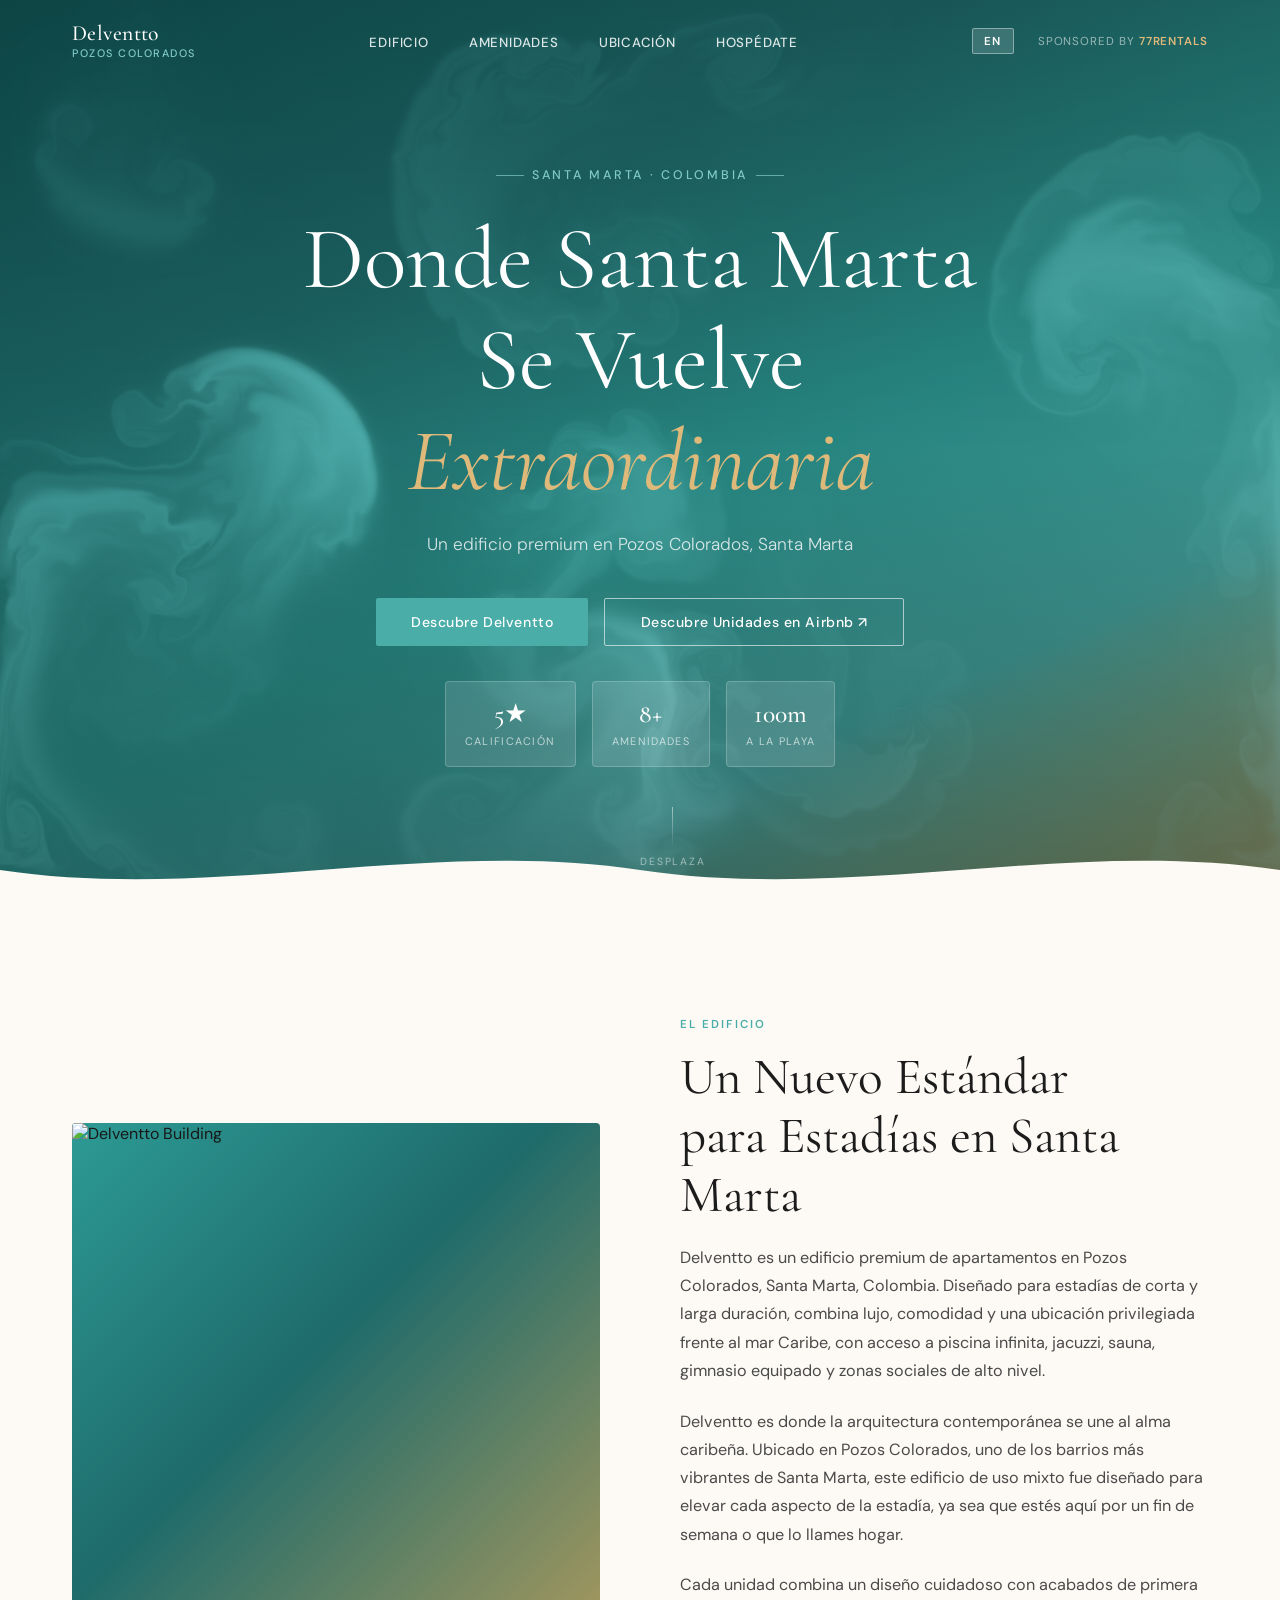
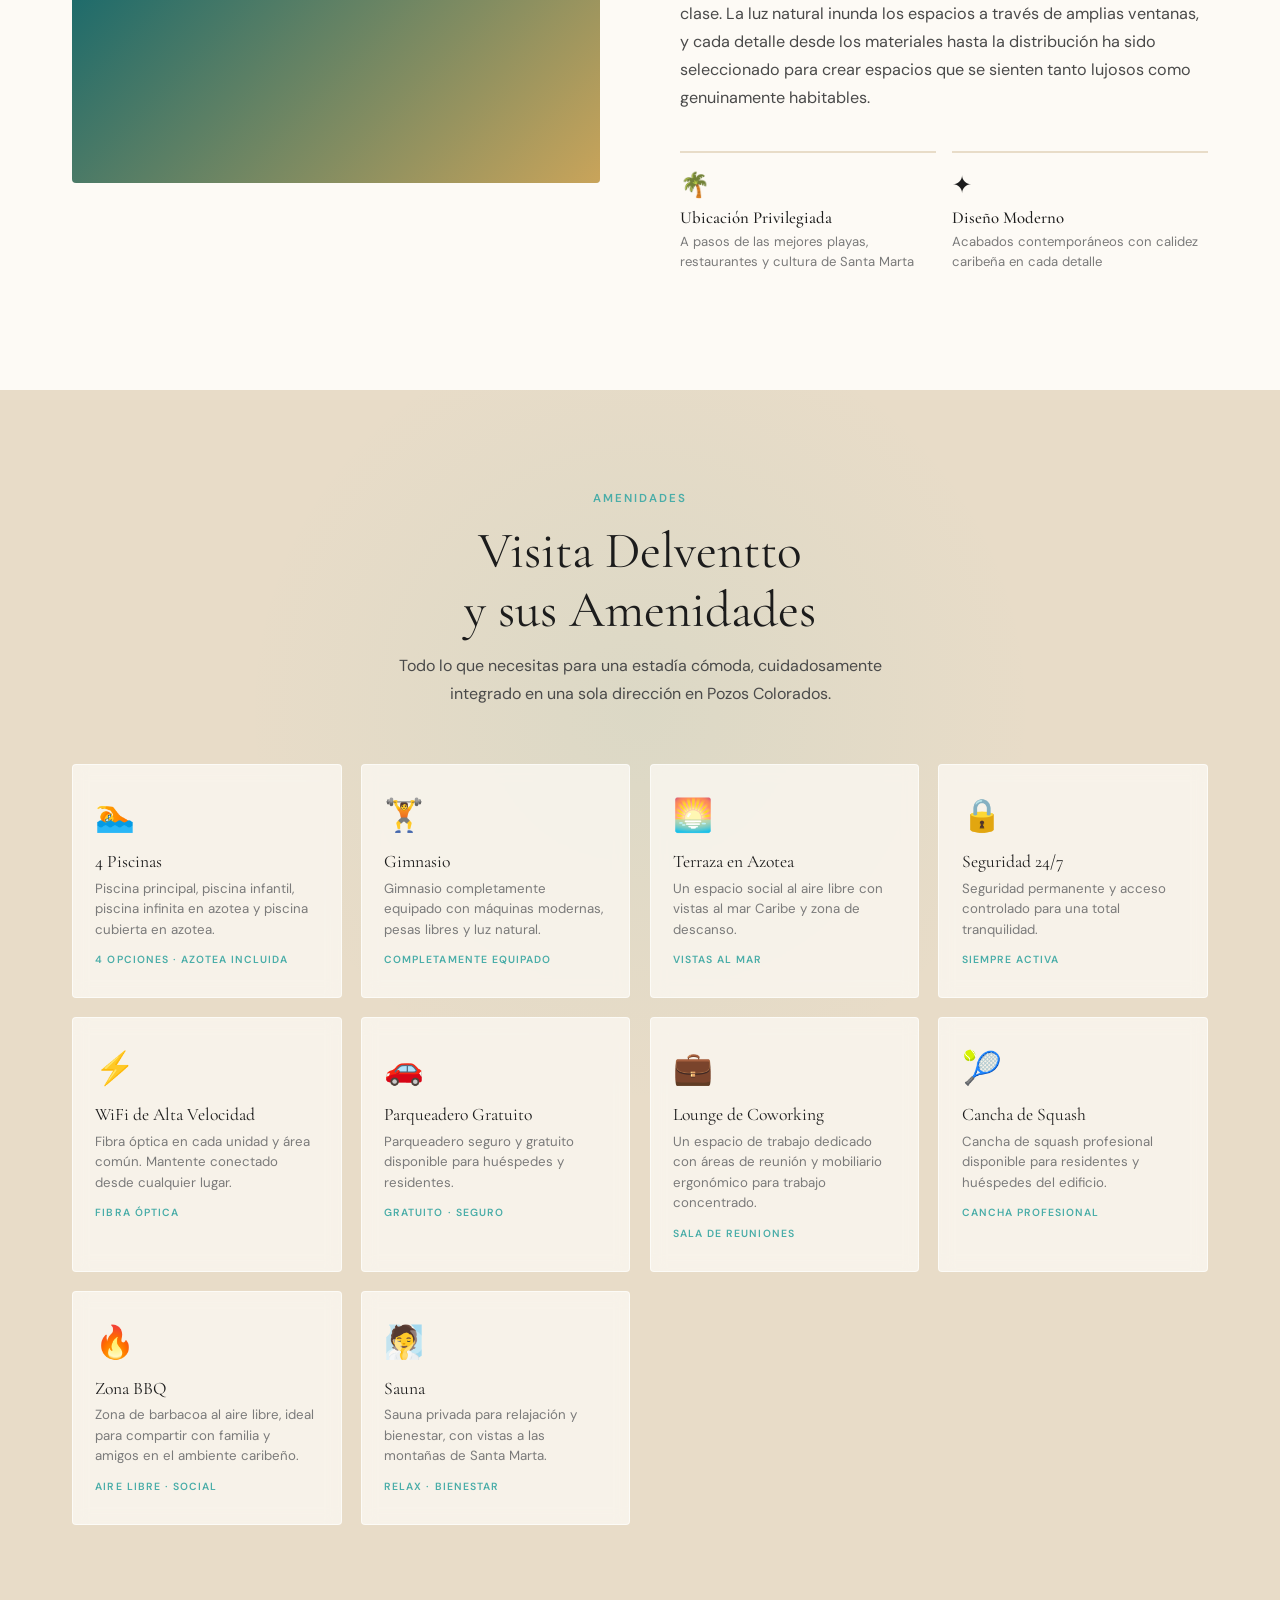
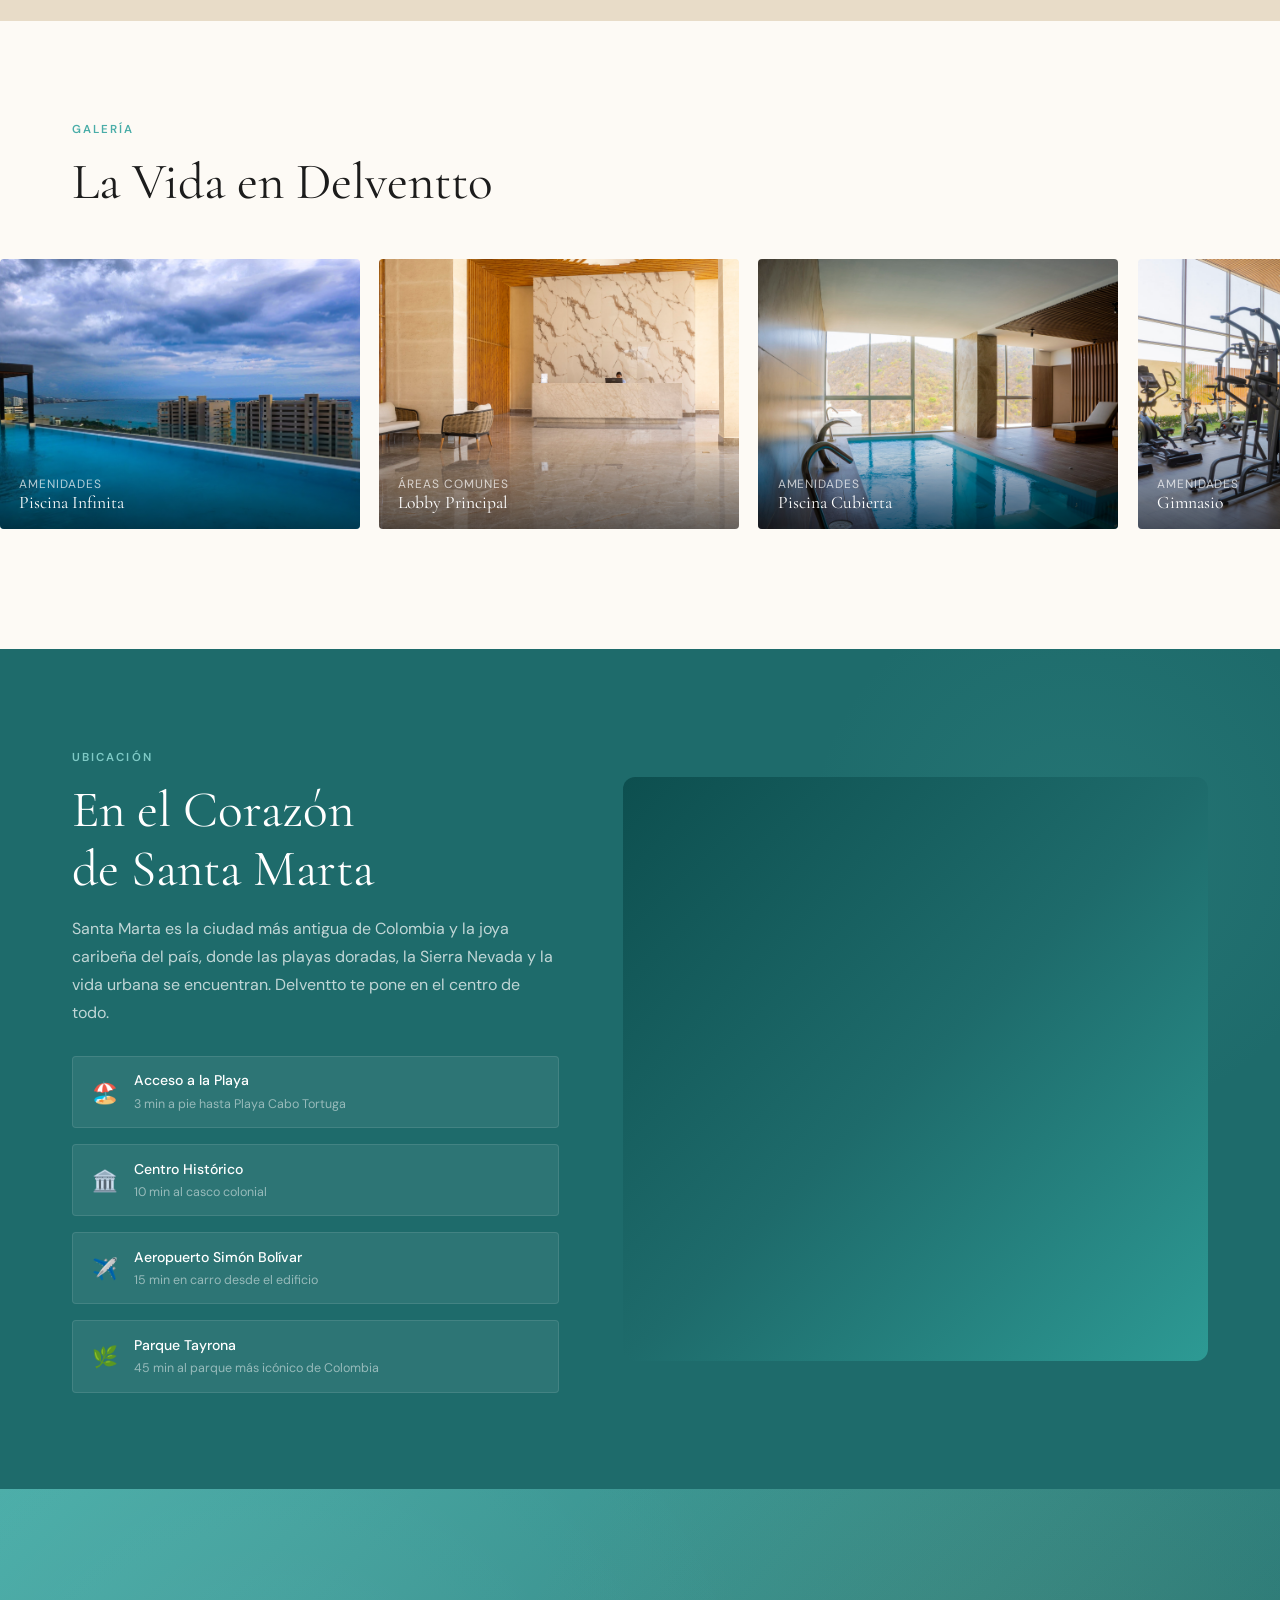
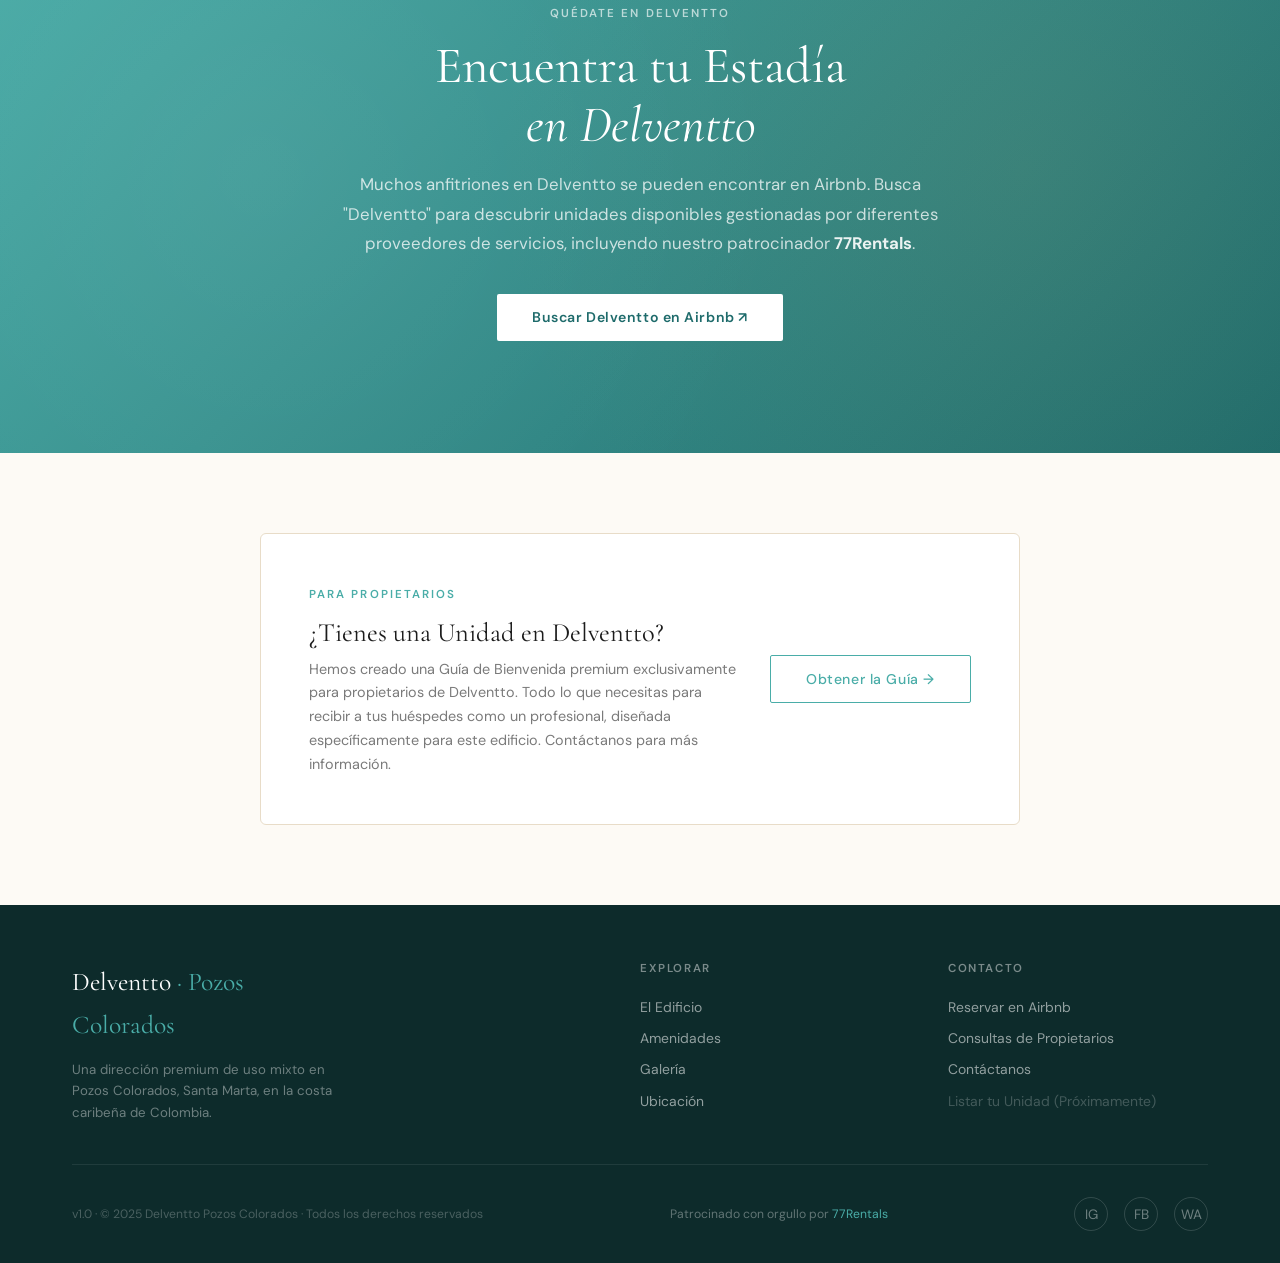
==== commit 252169e3: "SEO: improve meta description and add keyword-rich intro paragraph Co-Authored-By: Claude Sonnet 4.6" ====
--- a/index.html
+++ b/index.html
@@ -4,14 +4,14 @@
   <meta charset="UTF-8">
   <meta name="viewport" content="width=device-width, initial-scale=1.0">
   <title>Delventto Pozos Colorados | Apartamentos en Santa Marta</title>
-  <meta name="description" content="Edificio premium en Pozos Colorados, Santa Marta. Piscinas, gimnasio, terraza rooftop y más. Encuentra tu estadía en Airbnb.">
+  <meta name="description" content="Delventto — edificio premium en Pozos Colorados, Santa Marta. Piscina infinita en azotea, jacuzzi, sauna, gimnasio y zona social. Reserva tu estadía en Airbnb.">
   <link rel="canonical" href="https://delventto.cloud/">
 
   <!-- Open Graph -->
   <meta property="og:type" content="website">
   <meta property="og:url" content="https://delventto.cloud/">
   <meta property="og:title" content="Delventto Pozos Colorados | Santa Marta">
-  <meta property="og:description" content="Edificio premium en Pozos Colorados, Santa Marta. Piscinas, gimnasio, terraza rooftop y más.">
+  <meta property="og:description" content="Delventto — edificio premium en Pozos Colorados, Santa Marta. Piscina infinita en azotea, jacuzzi, sauna, gimnasio y zona social. Reserva tu estadía en Airbnb.">
   <meta property="og:image" content="https://delventto.cloud/Images/Delventto1.jpg">
   <meta property="og:locale" content="es_CO">
   <meta property="og:locale:alternate" content="en_US">
@@ -1188,6 +1188,7 @@
         <div class="building-text fade-in fade-in-delay-2">
           <span class="section-label" data-es="El Edificio" data-en="The Building">El Edificio</span>
           <h2 data-es="Un Nuevo Estándar<br>para Estadías en Santa Marta" data-en="A New Standard<br>for Santa Marta Stays">Un Nuevo Estándar<br>para Estadías en Santa Marta</h2>
+          <p data-es="Delventto es un edificio premium de apartamentos en Pozos Colorados, Santa Marta, Colombia. Diseñado para estadías de corta y larga duración, combina lujo, comodidad y una ubicación privilegiada frente al mar Caribe, con acceso a piscina infinita, jacuzzi, sauna, gimnasio equipado y zonas sociales de alto nivel." data-en="Delventto is a premium apartment building in Pozos Colorados, Santa Marta, Colombia. Designed for short and long-term stays, it combines luxury, comfort, and a privileged location on the Caribbean coast, with access to an infinity pool, jacuzzi, sauna, fully equipped gym, and world-class social areas.">Delventto es un edificio premium de apartamentos en Pozos Colorados, Santa Marta, Colombia. Diseñado para estadías de corta y larga duración, combina lujo, comodidad y una ubicación privilegiada frente al mar Caribe, con acceso a piscina infinita, jacuzzi, sauna, gimnasio equipado y zonas sociales de alto nivel.</p>
           <p data-es="Delventto es donde la arquitectura contemporánea se une al alma caribeña. Ubicado en Pozos Colorados, uno de los barrios más vibrantes de Santa Marta, este edificio de uso mixto fue diseñado para elevar cada aspecto de la estadía, ya sea que estés aquí por un fin de semana o que lo llames hogar." data-en="Delventto is where contemporary architecture meets Caribbean soul. Located in Pozos Colorados, one of Santa Marta's most vibrant neighborhoods, this mixed-use building was designed to elevate every aspect of the stay, whether you're here for a weekend or calling it home.">Delventto es donde la arquitectura contemporánea se une al alma caribeña. Ubicado en Pozos Colorados, uno de los barrios más vibrantes de Santa Marta, este edificio de uso mixto fue diseñado para elevar cada aspecto de la estadía, ya sea que estés aquí por un fin de semana o que lo llames hogar.</p>
           <p data-es="Cada unidad combina un diseño cuidadoso con acabados de primera clase. La luz natural inunda los espacios a través de amplias ventanas, y cada detalle desde los materiales hasta la distribución ha sido seleccionado para crear espacios que se sienten tanto lujosos como genuinamente habitables." data-en="Each unit combines thoughtful design with first-class finishes. Natural light pours through expansive windows, and every detail from the materials to the layout has been selected to create spaces that feel both luxurious and genuinely livable.">Cada unidad combina un diseño cuidadoso con acabados de primera clase. La luz natural inunda los espacios a través de amplias ventanas, y cada detalle desde los materiales hasta la distribución ha sido seleccionado para crear espacios que se sienten tanto lujosos como genuinamente habitables.</p>
           <div class="building-pillars">
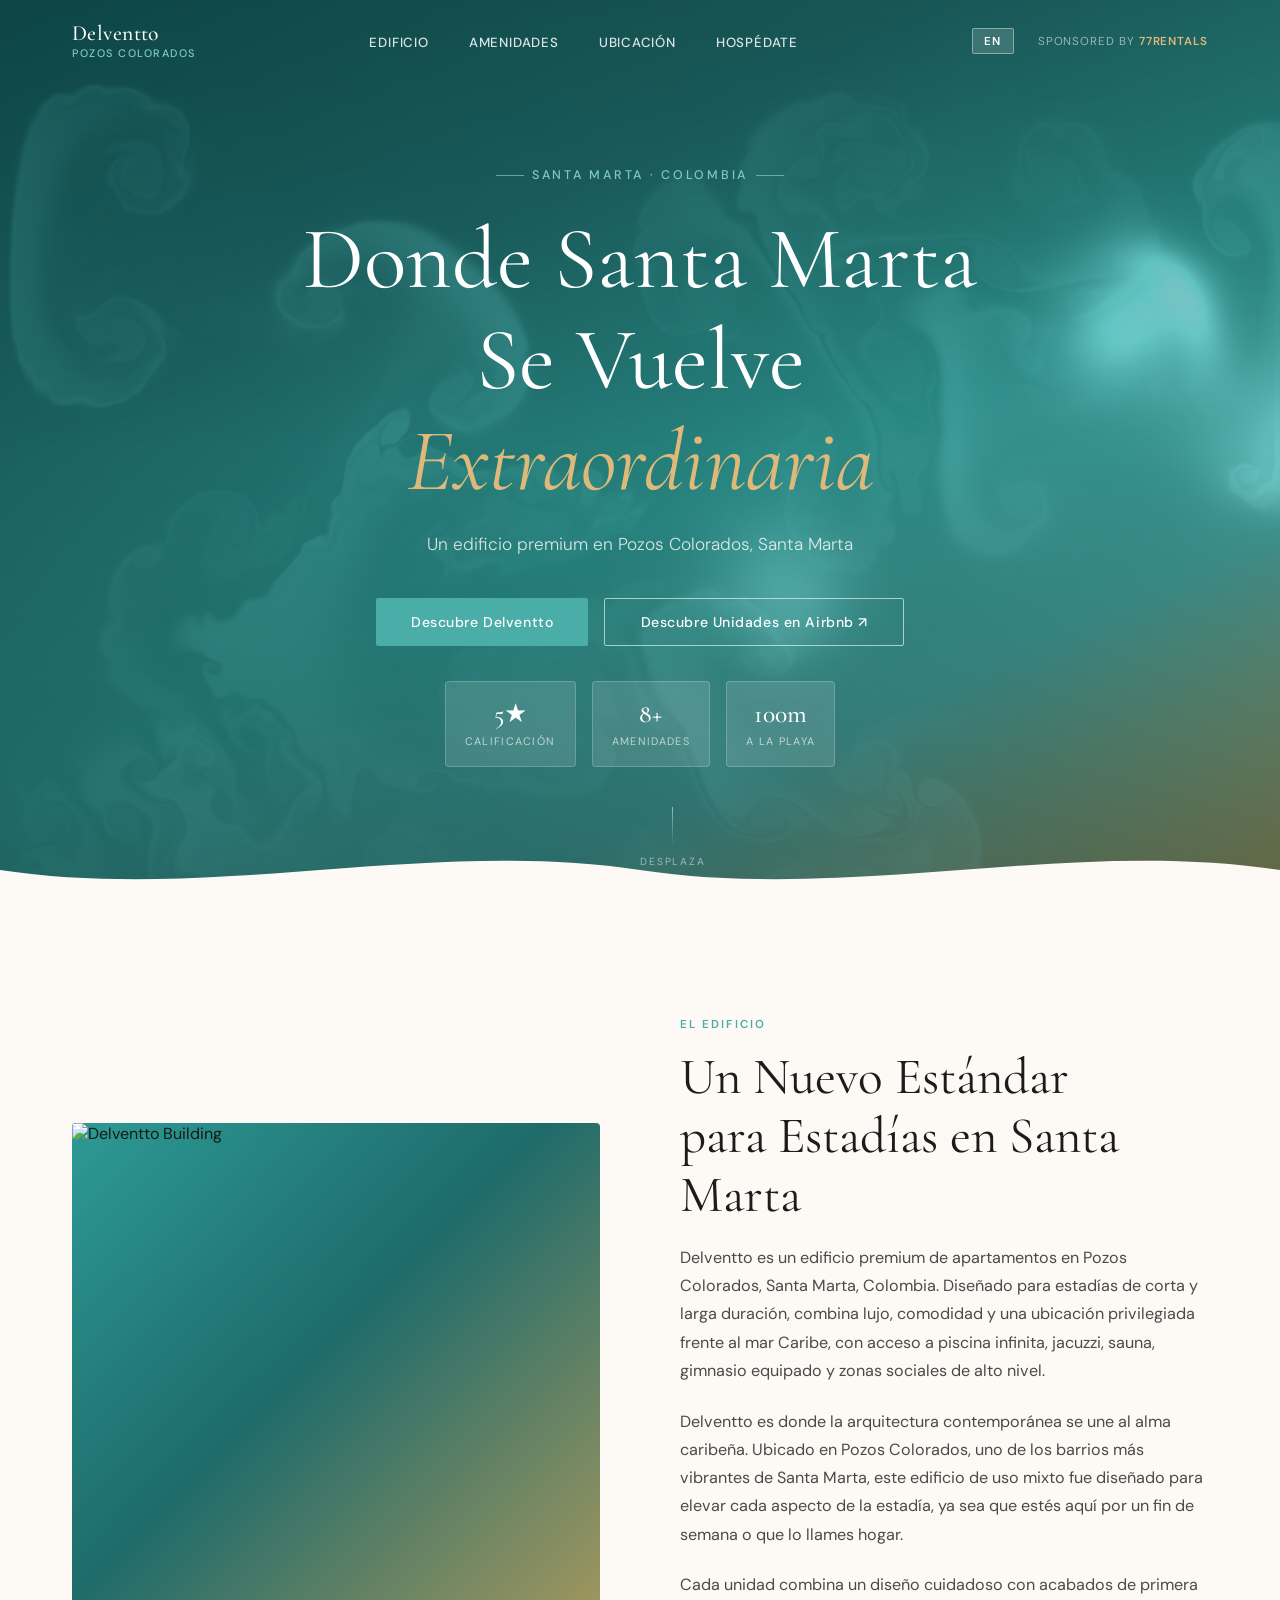
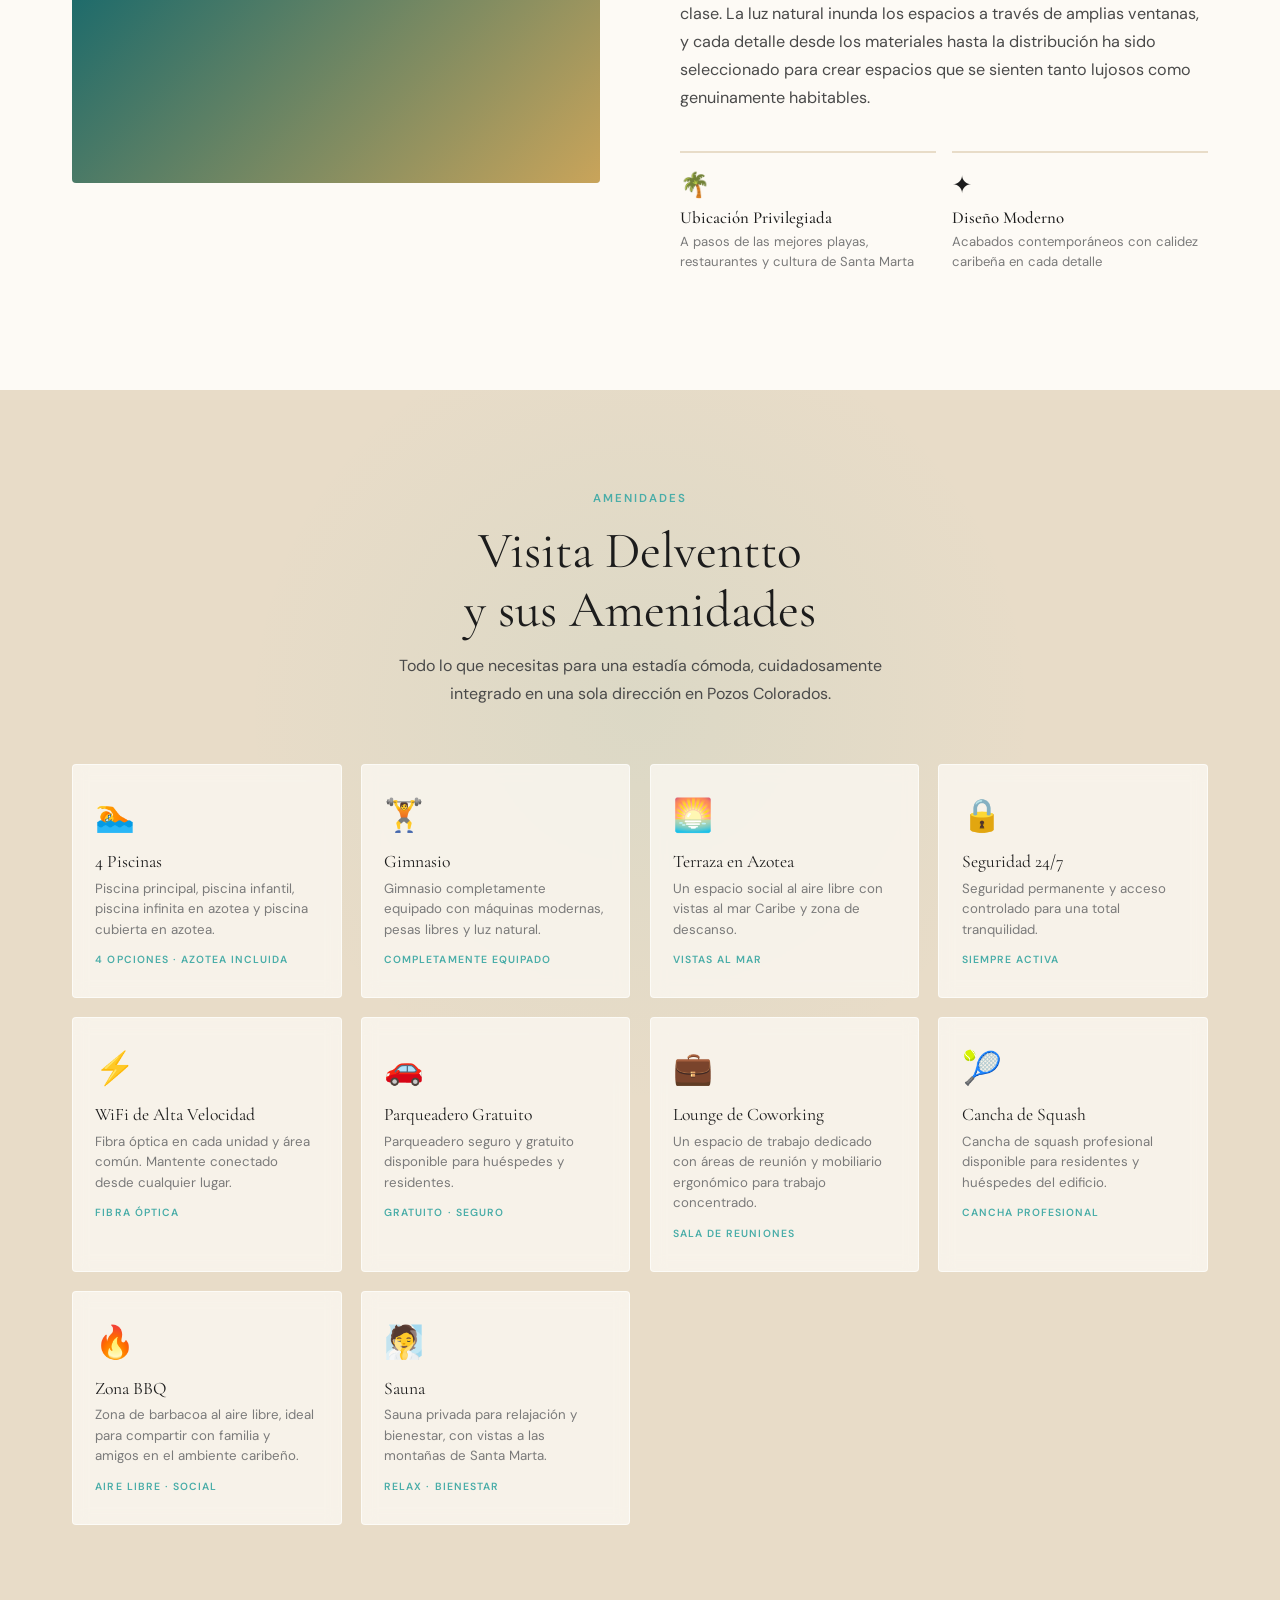
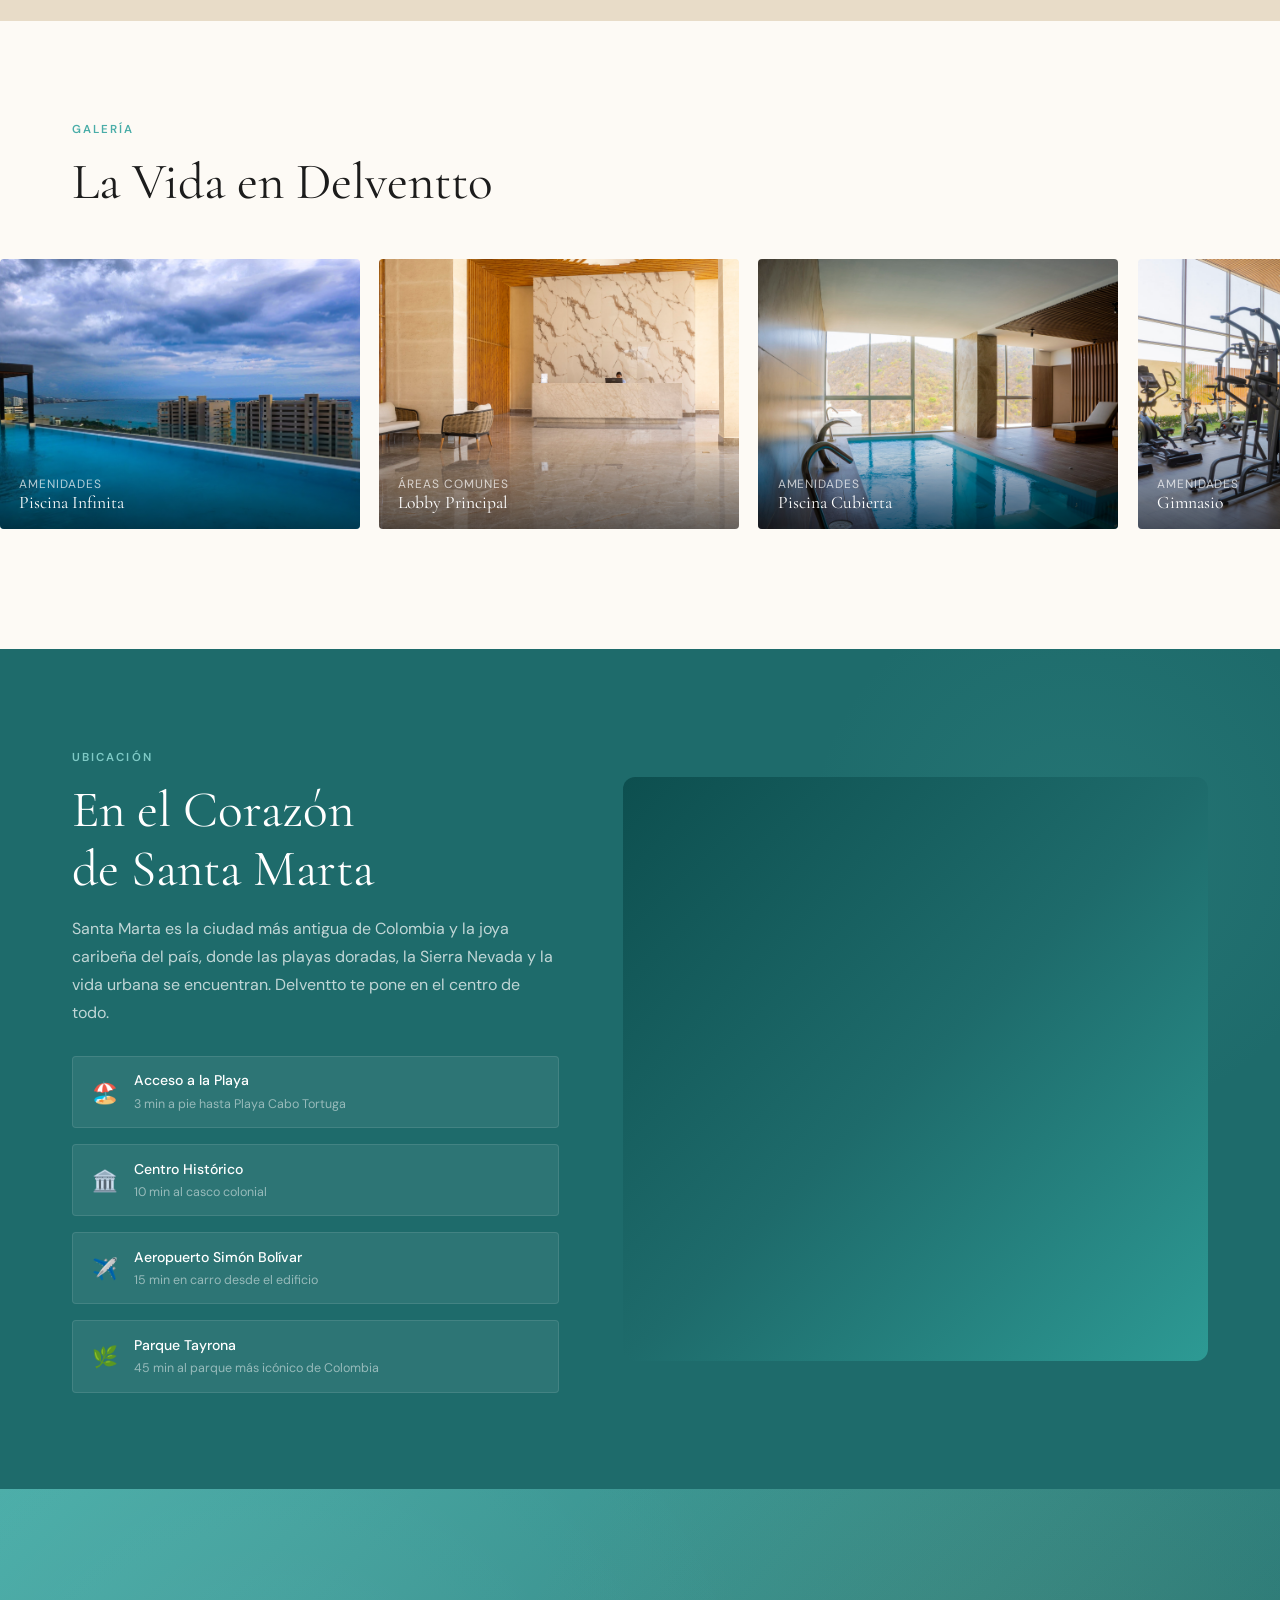
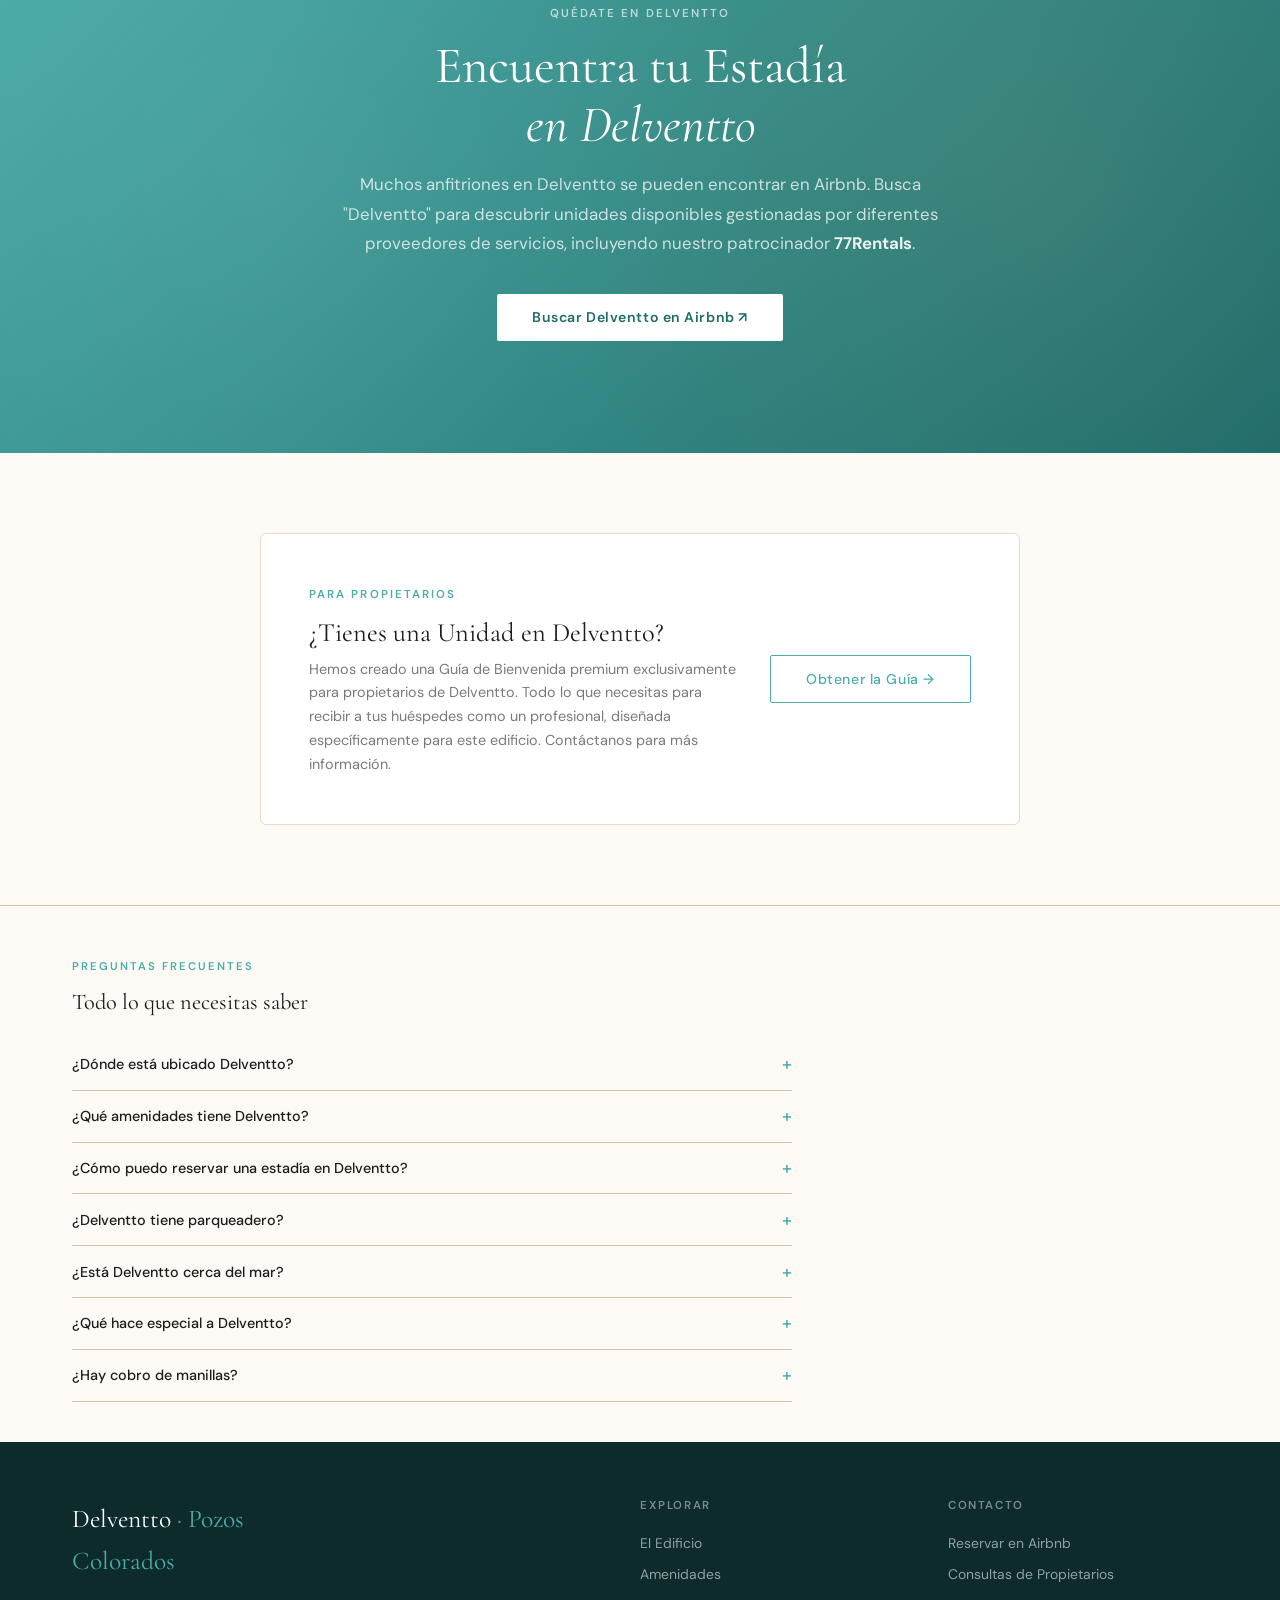
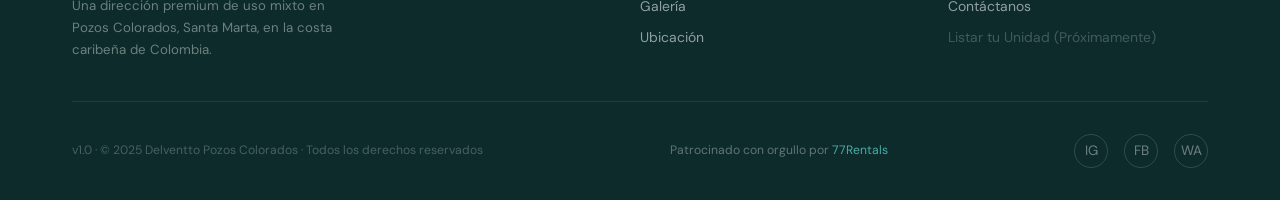
==== commit 2327fb91: "Add FAQ section with accordion and FAQPage JSON-LD schema Co-Authored-By: Claude Sonnet 4.6 <noreply" ====
--- a/index.html
+++ b/index.html
@@ -951,6 +951,58 @@
       color: var(--text-light);
       line-height: 1.65;
       max-width: 440px;
+    }
+
+    /* ══════════════════════════════════════════════════
+       FAQ
+    ══════════════════════════════════════════════════ */
+    #faq {
+      background: var(--bg);
+      padding: 3rem 0 2.5rem;
+      border-top: 1px solid var(--sand-mid);
+    }
+    #faq .section-label { font-size: 0.7rem; }
+    #faq h2 { font-size: 1.4rem; margin-bottom: 1.5rem; }
+    .faq-list { max-width: 720px; }
+    .faq-item {
+      border-bottom: 1px solid var(--sand-mid);
+    }
+    .faq-q {
+      width: 100%;
+      background: none;
+      border: none;
+      padding: 0.9rem 0;
+      text-align: left;
+      font-family: var(--font-body);
+      font-size: 0.9rem;
+      font-weight: 500;
+      color: var(--text);
+      cursor: pointer;
+      display: flex;
+      justify-content: space-between;
+      align-items: center;
+      gap: 1rem;
+    }
+    .faq-q::after {
+      content: '+';
+      font-size: 1.1rem;
+      color: var(--turquoise);
+      flex-shrink: 0;
+      transition: transform 0.25s;
+    }
+    .faq-item.open .faq-q::after { transform: rotate(45deg); }
+    .faq-a {
+      font-size: 0.82rem;
+      color: var(--text-light);
+      line-height: 1.6;
+      max-height: 0;
+      overflow: hidden;
+      transition: max-height 0.3s ease, padding 0.3s ease;
+      padding: 0;
+    }
+    .faq-item.open .faq-a {
+      max-height: 200px;
+      padding-bottom: 0.9rem;
     }
 
     /* ══════════════════════════════════════════════════
@@ -1442,6 +1494,44 @@
     </div>
   </section>
 
+  <!-- ═══════════════════ FAQ ═══════════════════ -->
+  <section id="faq">
+    <div class="container">
+      <span class="section-label" data-es="Preguntas Frecuentes" data-en="FAQ">Preguntas Frecuentes</span>
+      <h2 data-es="Todo lo que necesitas saber" data-en="Everything you need to know">Todo lo que necesitas saber</h2>
+      <div class="faq-list">
+        <div class="faq-item">
+          <button class="faq-q" data-es="¿Dónde está ubicado Delventto?" data-en="Where is Delventto located?">¿Dónde está ubicado Delventto?</button>
+          <div class="faq-a" data-es="En Pozos Colorados, Santa Marta, Colombia — a 5 minutos caminando de la playa Cabo Tortuga y a 15 minutos en carro del aeropuerto internacional." data-en="In Pozos Colorados, Santa Marta, Colombia — a 5-minute walk from Cabo Tortuga beach and 15 minutes by car from the international airport.">En Pozos Colorados, Santa Marta, Colombia — a 5 minutos caminando de la playa Cabo Tortuga y a 15 minutos en carro del aeropuerto internacional.</div>
+        </div>
+        <div class="faq-item">
+          <button class="faq-q" data-es="¿Qué amenidades tiene Delventto?" data-en="What amenities does Delventto have?">¿Qué amenidades tiene Delventto?</button>
+          <div class="faq-a" data-es="Piscina infinita en azotea, jacuzzi, sauna, gimnasio completamente equipado, zona BBQ, rooftop, piscina en primer piso, piscina para niños, piscina climatizada, campo de squash, coworking y sala de descanso." data-en="Rooftop infinity pool, jacuzzi, sauna, fully equipped gym, BBQ zone, rooftop terrace, ground-floor pool, kids pool, heated pool, squash court, coworking space, and lounge area.">Piscina infinita en azotea, jacuzzi, sauna, gimnasio completamente equipado, zona BBQ, rooftop, piscina en primer piso, piscina para niños, piscina climatizada, campo de squash, coworking y sala de descanso.</div>
+        </div>
+        <div class="faq-item">
+          <button class="faq-q" data-es="¿Cómo puedo reservar una estadía en Delventto?" data-en="How can I book a stay at Delventto?">¿Cómo puedo reservar una estadía en Delventto?</button>
+          <div class="faq-a" data-es="Puedes reservar a través de Airbnb, Booking.com, Despegar o Expedia. Todos los apartamentos son gestionados por 77Rentals." data-en="You can book through Airbnb, Booking.com, Despegar, or Expedia. All apartments are managed by 77Rentals.">Puedes reservar a través de Airbnb, Booking.com, Despegar o Expedia. Todos los apartamentos son gestionados por 77Rentals.</div>
+        </div>
+        <div class="faq-item">
+          <button class="faq-q" data-es="¿Delventto tiene parqueadero?" data-en="Does Delventto have parking?">¿Delventto tiene parqueadero?</button>
+          <div class="faq-a" data-es="Sí, Delventto cuenta con parqueadero gratuito y seguro para los huéspedes." data-en="Yes, Delventto has free and secure parking for guests.">Sí, Delventto cuenta con parqueadero gratuito y seguro para los huéspedes.</div>
+        </div>
+        <div class="faq-item">
+          <button class="faq-q" data-es="¿Está Delventto cerca del mar?" data-en="Is Delventto near the sea?">¿Está Delventto cerca del mar?</button>
+          <div class="faq-a" data-es="Sí, Pozos Colorados está ubicado directamente sobre la costa caribeña de Santa Marta, con acceso a playa a pocos minutos caminando." data-en="Yes, Pozos Colorados sits directly on Santa Marta's Caribbean coast, with beach access just minutes away on foot.">Sí, Pozos Colorados está ubicado directamente sobre la costa caribeña de Santa Marta, con acceso a playa a pocos minutos caminando.</div>
+        </div>
+        <div class="faq-item">
+          <button class="faq-q" data-es="¿Qué hace especial a Delventto?" data-en="What makes Delventto special?">¿Qué hace especial a Delventto?</button>
+          <div class="faq-a" data-es="La combinación de piscina infinita en azotea con vista al mar y las montañas, más la atención personalizada de todos los hosts. No es solo un lugar donde quedarse — es una experiencia." data-en="The combination of a rooftop infinity pool with views of the sea and mountains, plus the personalized attention of every host. It's not just a place to stay — it's an experience.">La combinación de piscina infinita en azotea con vista al mar y las montañas, más la atención personalizada de todos los hosts. No es solo un lugar donde quedarse — es una experiencia.</div>
+        </div>
+        <div class="faq-item">
+          <button class="faq-q" data-es="¿Hay cobro de manillas?" data-en="Is there a wristband fee?">¿Hay cobro de manillas?</button>
+          <div class="faq-a" data-es="Sí, hay un cobro de $25,000 COP por persona para acceso a las amenidades del edificio." data-en="Yes, there is a fee of $25,000 COP per person for access to the building's amenities.">Sí, hay un cobro de $25,000 COP por persona para acceso a las amenidades del edificio.</div>
+        </div>
+      </div>
+    </div>
+  </section>
+
   <!-- ═══════════════════ FOOTER ═══════════════════ -->
   <footer>
     <div class="footer-inner">
@@ -1593,6 +1683,32 @@
       Object.defineProperty(evt, 'offsetY', { value: e.clientY - rect.top });
       fluidCanvas.dispatchEvent(evt);
     }, { passive: true });
+
+    /* FAQ accordion */
+    document.querySelectorAll('.faq-q').forEach(btn => {
+      btn.addEventListener('click', () => {
+        const item = btn.parentElement;
+        const isOpen = item.classList.contains('open');
+        document.querySelectorAll('.faq-item.open').forEach(i => i.classList.remove('open'));
+        if (!isOpen) item.classList.add('open');
+      });
+    });
+  </script>
+
+  <script type="application/ld+json">
+  {
+    "@context": "https://schema.org",
+    "@type": "FAQPage",
+    "mainEntity": [
+      {"@type":"Question","name":"¿Dónde está ubicado Delventto?","acceptedAnswer":{"@type":"Answer","text":"En Pozos Colorados, Santa Marta, Colombia — a 5 minutos caminando de la playa Cabo Tortuga y a 15 minutos en carro del aeropuerto internacional."}},
+      {"@type":"Question","name":"¿Qué amenidades tiene Delventto?","acceptedAnswer":{"@type":"Answer","text":"Piscina infinita en azotea, jacuzzi, sauna, gimnasio completamente equipado, zona BBQ, rooftop, piscina en primer piso, piscina para niños, piscina climatizada, campo de squash, coworking y sala de descanso."}},
+      {"@type":"Question","name":"¿Cómo puedo reservar una estadía en Delventto?","acceptedAnswer":{"@type":"Answer","text":"Puedes reservar a través de Airbnb, Booking.com, Despegar o Expedia. Todos los apartamentos son gestionados por 77Rentals."}},
+      {"@type":"Question","name":"¿Delventto tiene parqueadero?","acceptedAnswer":{"@type":"Answer","text":"Sí, Delventto cuenta con parqueadero gratuito y seguro para los huéspedes."}},
+      {"@type":"Question","name":"¿Está Delventto cerca del mar?","acceptedAnswer":{"@type":"Answer","text":"Sí, Pozos Colorados está ubicado directamente sobre la costa caribeña de Santa Marta, con acceso a playa a pocos minutos caminando."}},
+      {"@type":"Question","name":"¿Qué hace especial a Delventto?","acceptedAnswer":{"@type":"Answer","text":"La combinación de piscina infinita en azotea con vista al mar y las montañas, más la atención personalizada de todos los hosts."}},
+      {"@type":"Question","name":"¿Hay cobro de manillas?","acceptedAnswer":{"@type":"Answer","text":"Sí, hay un cobro de $25,000 COP por persona para acceso a las amenidades del edificio."}}
+    ]
+  }
   </script>
 
   <script type="application/ld+json">
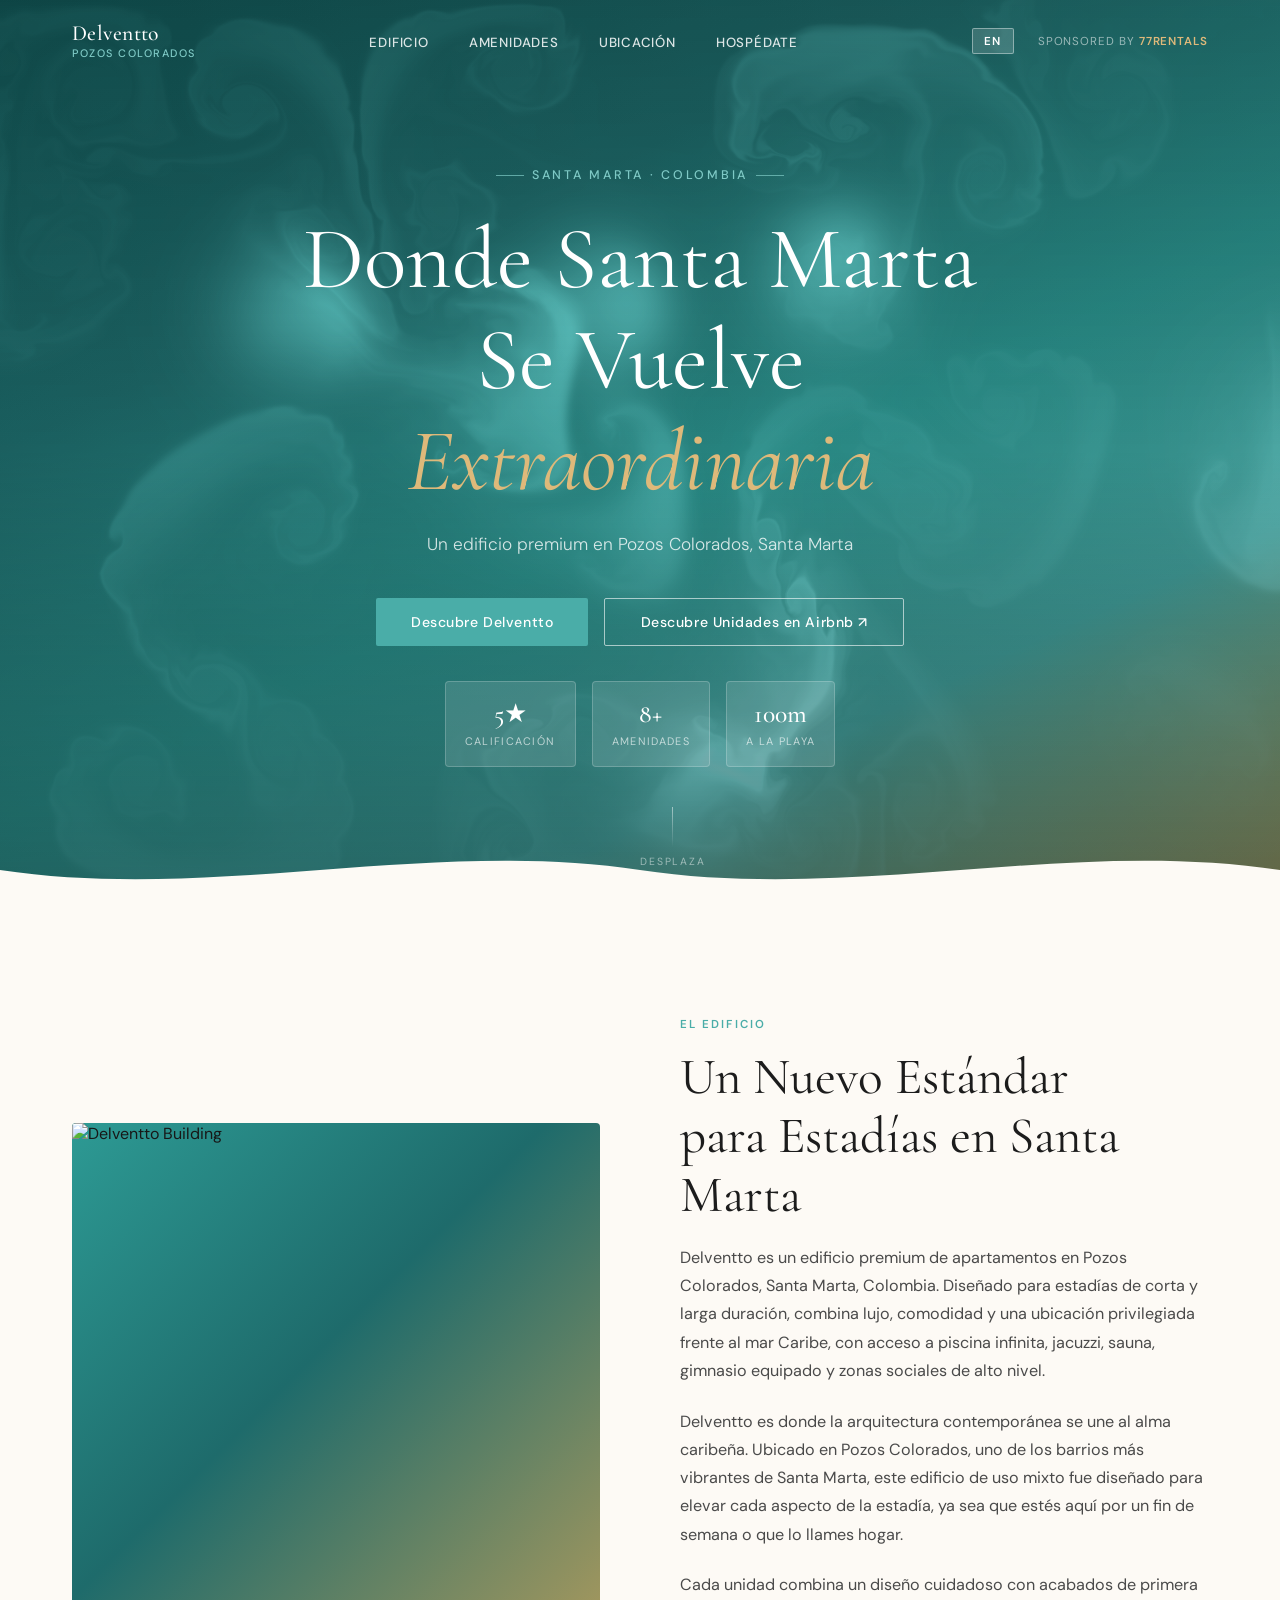
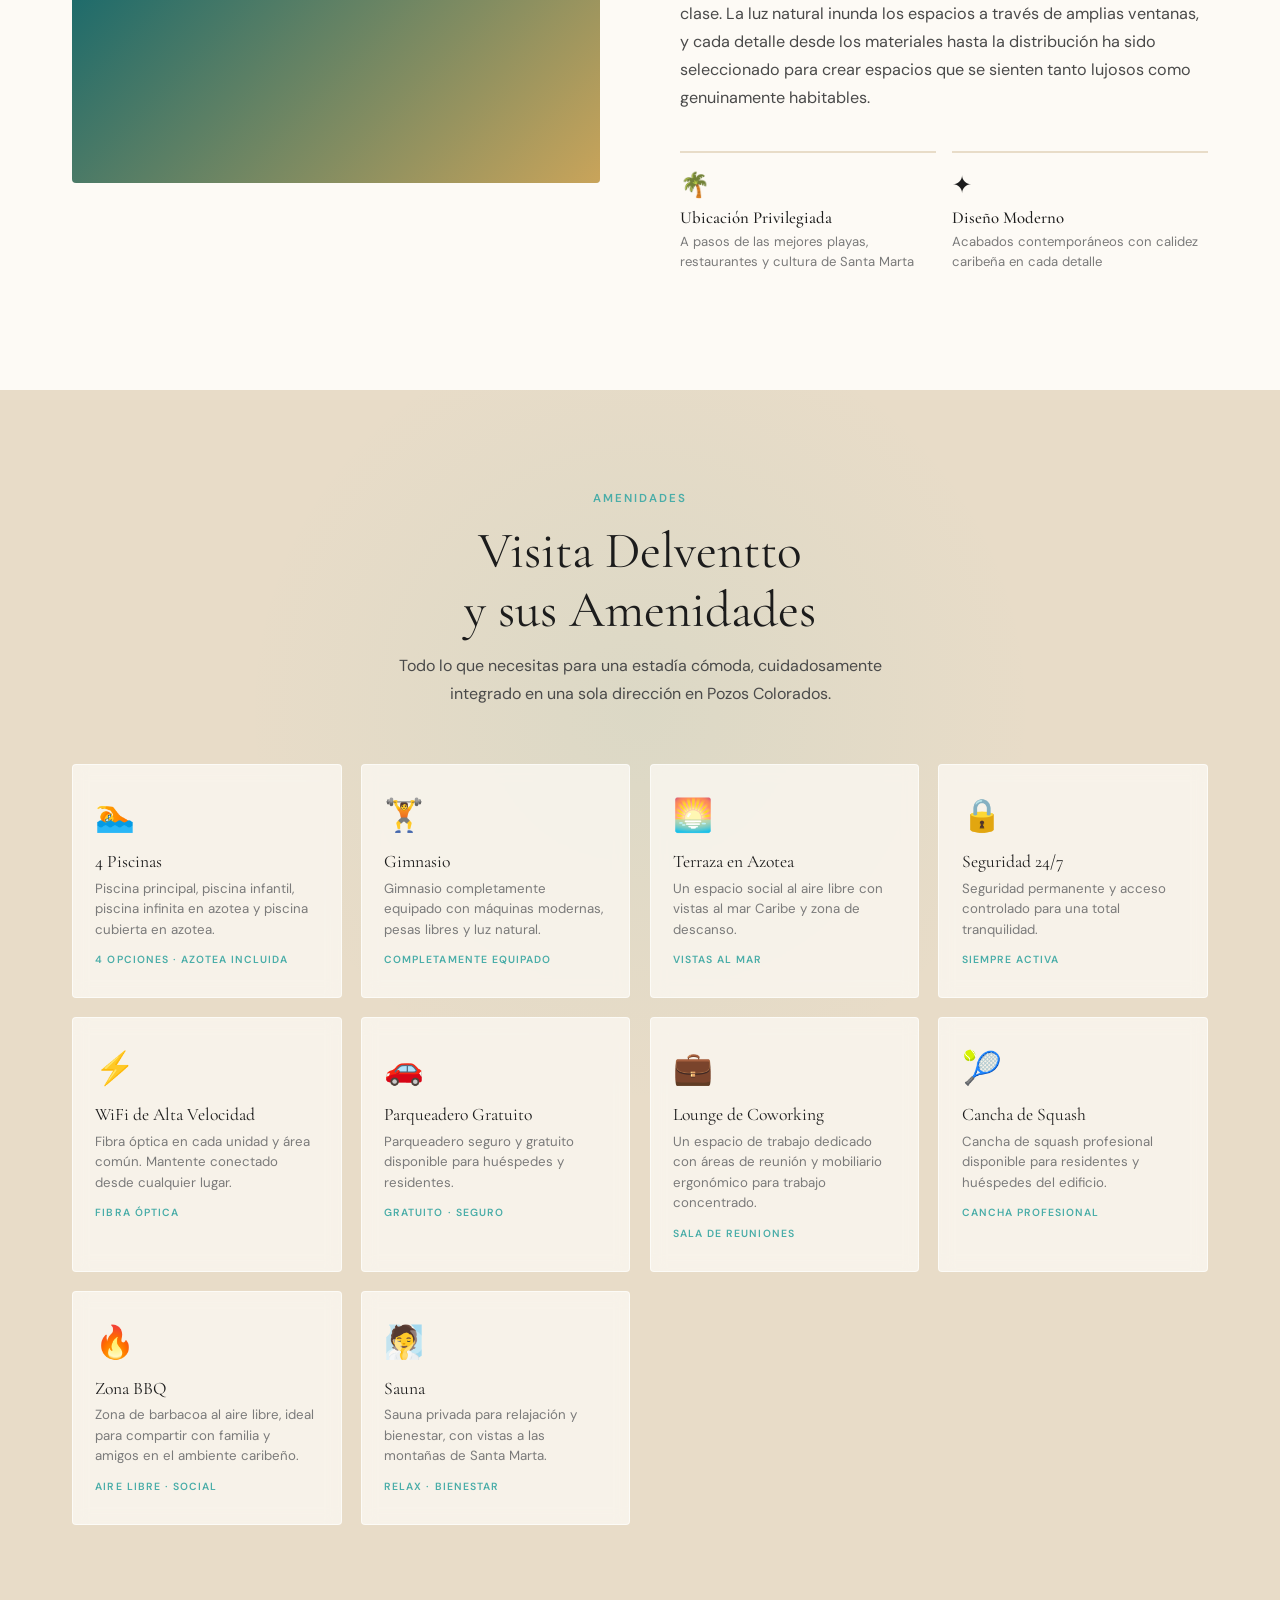
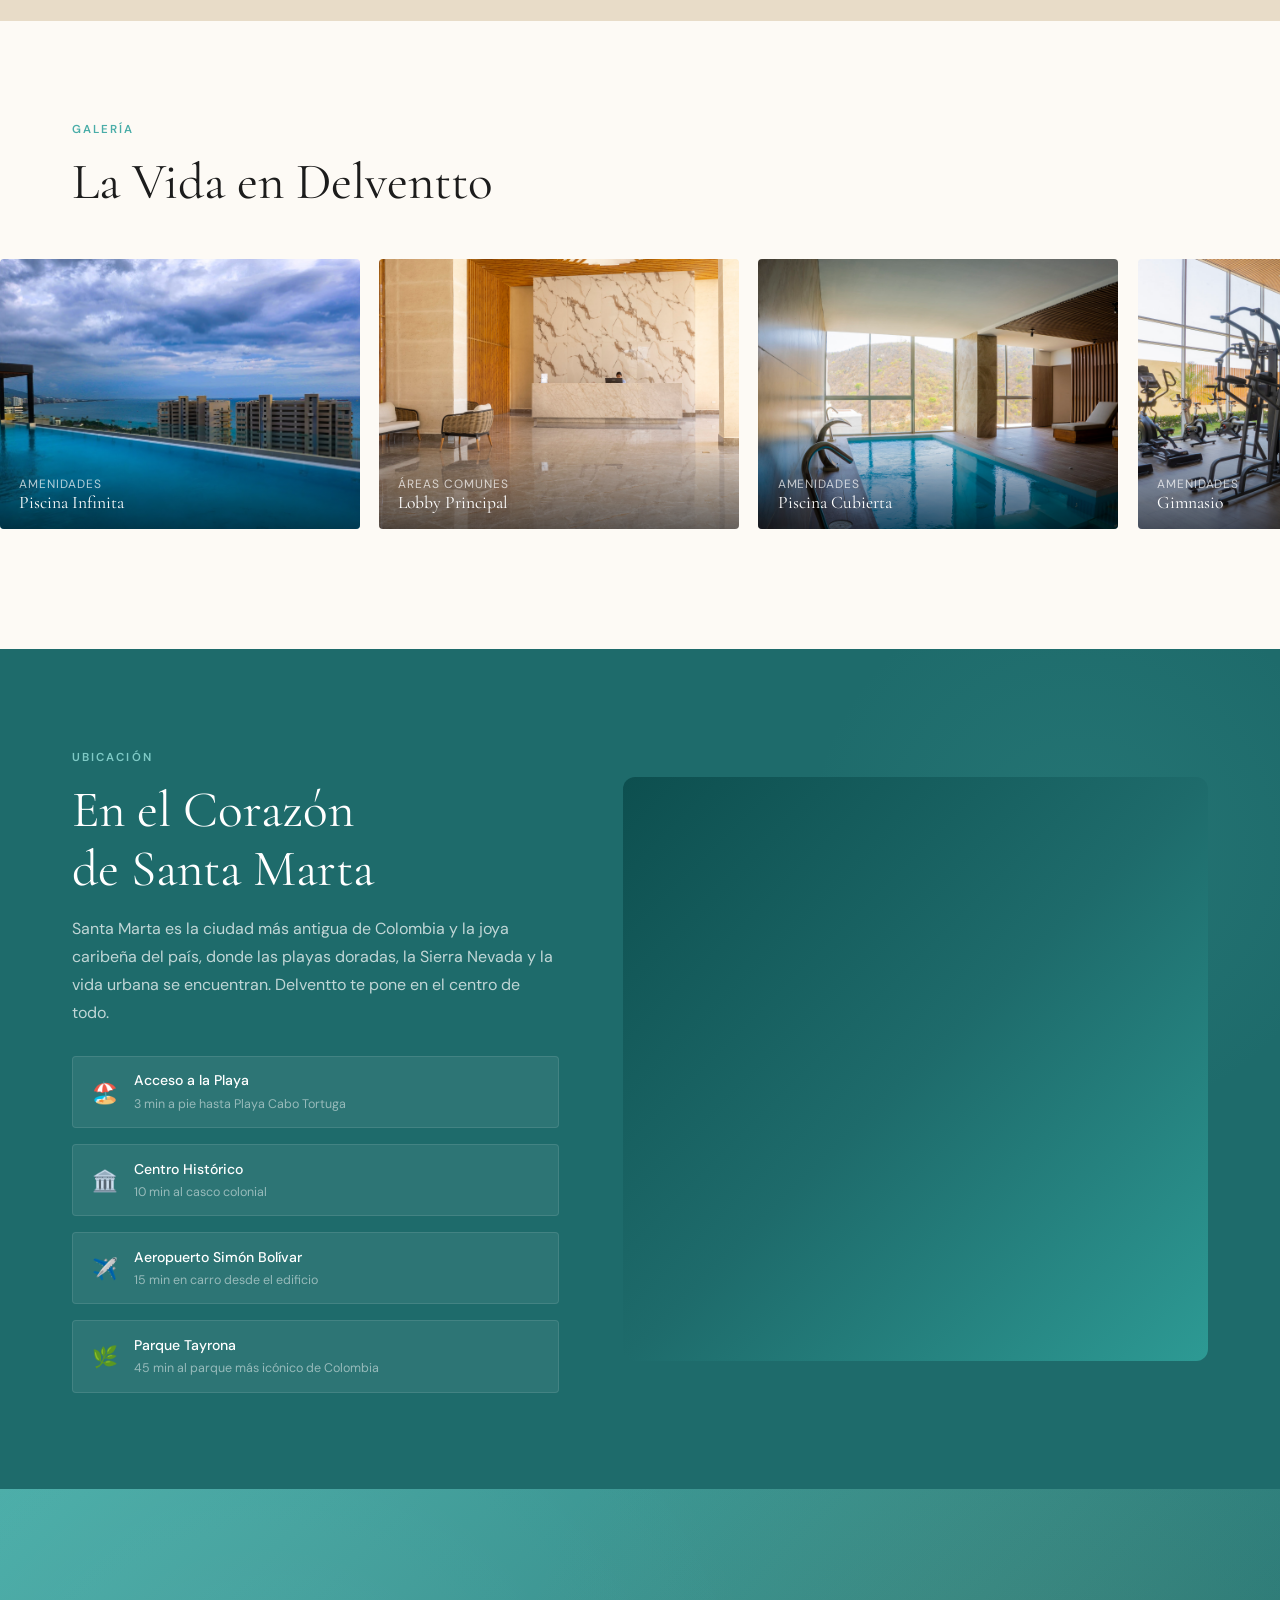
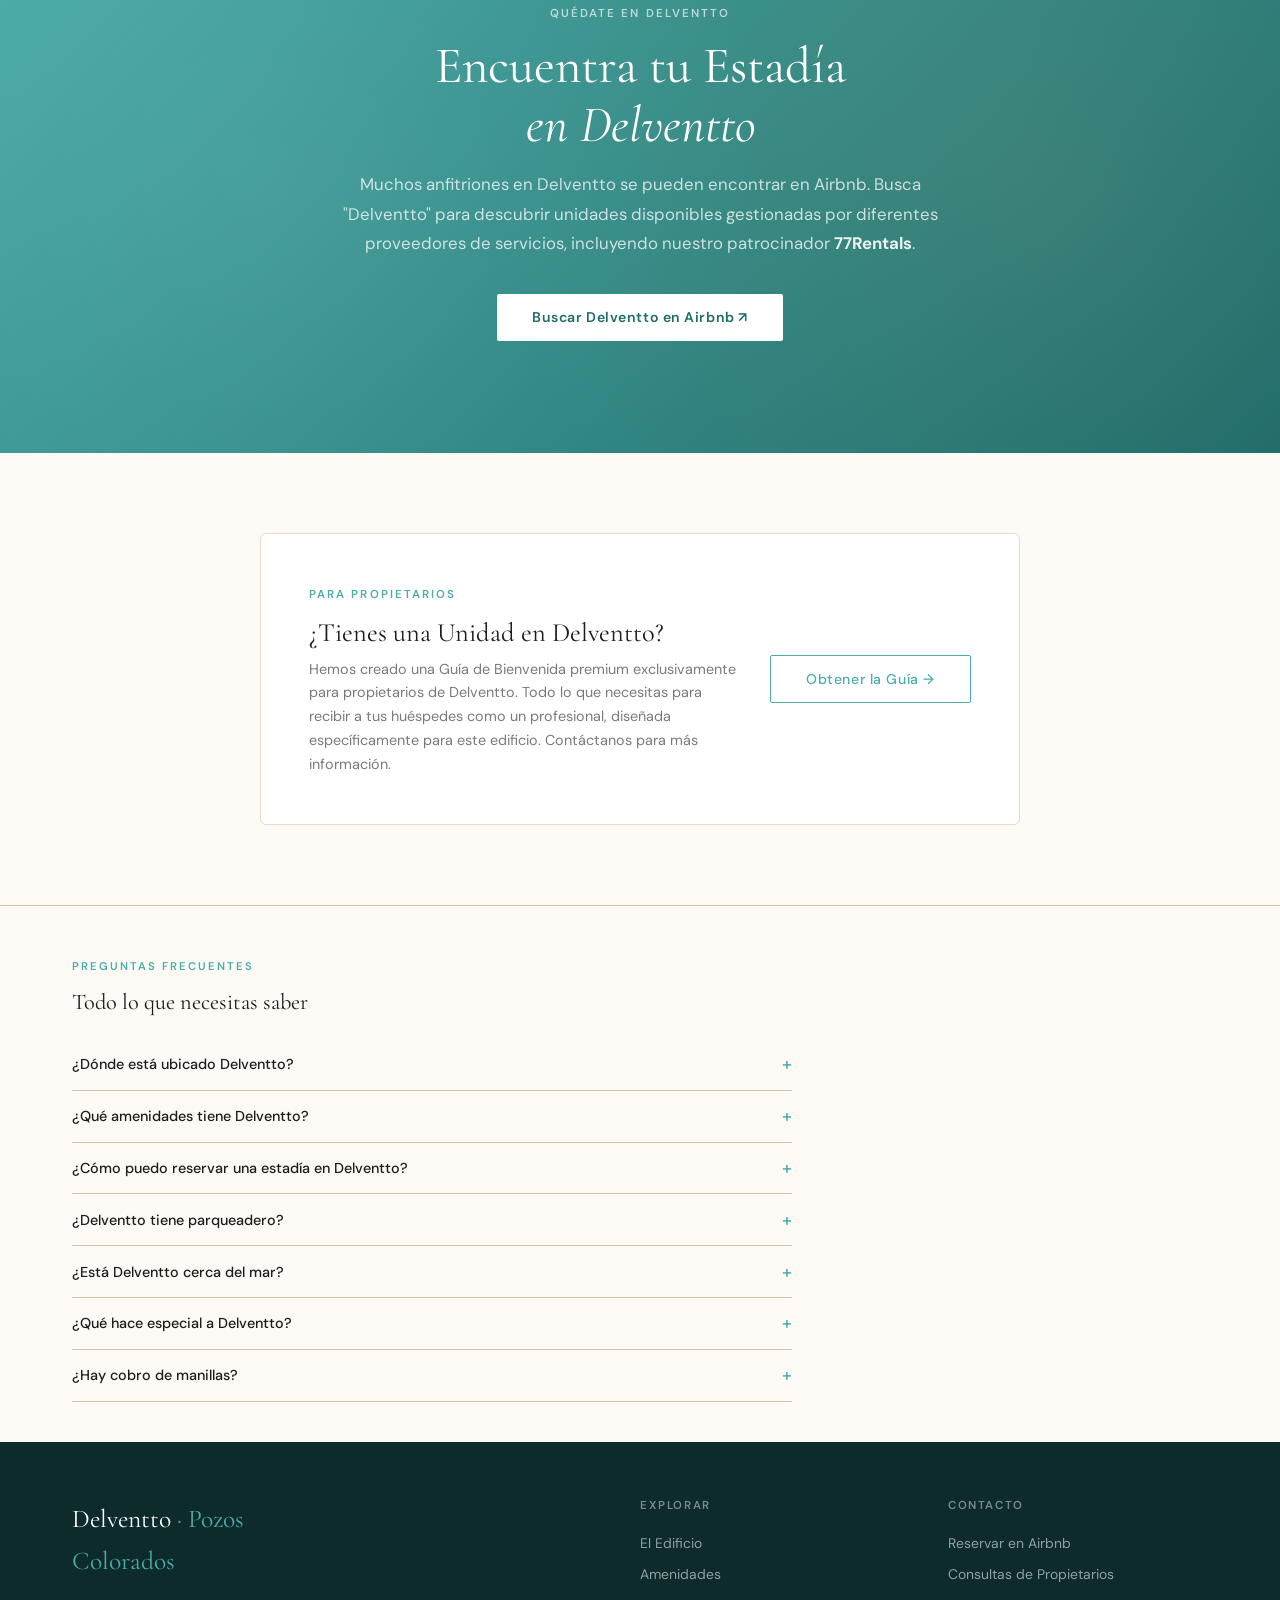
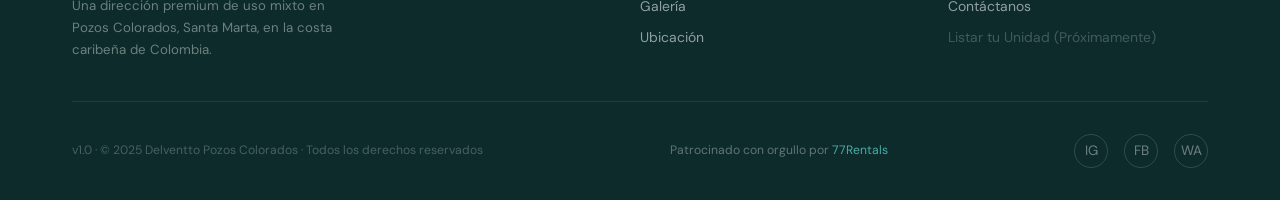
==== commit ec32ac2f: "Remove 77Rentals mention from FAQ booking answer Co-Authored-By: Claude Sonnet 4.6 <noreply@anthropi" ====
--- a/index.html
+++ b/index.html
@@ -1510,7 +1510,7 @@
         </div>
         <div class="faq-item">
           <button class="faq-q" data-es="¿Cómo puedo reservar una estadía en Delventto?" data-en="How can I book a stay at Delventto?">¿Cómo puedo reservar una estadía en Delventto?</button>
-          <div class="faq-a" data-es="Puedes reservar a través de Airbnb, Booking.com, Despegar o Expedia. Todos los apartamentos son gestionados por 77Rentals." data-en="You can book through Airbnb, Booking.com, Despegar, or Expedia. All apartments are managed by 77Rentals.">Puedes reservar a través de Airbnb, Booking.com, Despegar o Expedia. Todos los apartamentos son gestionados por 77Rentals.</div>
+          <div class="faq-a" data-es="Puedes reservar a través de Airbnb, Booking.com, Despegar o Expedia." data-en="You can book through Airbnb, Booking.com, Despegar, or Expedia.">Puedes reservar a través de Airbnb, Booking.com, Despegar o Expedia.</div>
         </div>
         <div class="faq-item">
           <button class="faq-q" data-es="¿Delventto tiene parqueadero?" data-en="Does Delventto have parking?">¿Delventto tiene parqueadero?</button>
@@ -1702,7 +1702,7 @@
     "mainEntity": [
       {"@type":"Question","name":"¿Dónde está ubicado Delventto?","acceptedAnswer":{"@type":"Answer","text":"En Pozos Colorados, Santa Marta, Colombia — a 5 minutos caminando de la playa Cabo Tortuga y a 15 minutos en carro del aeropuerto internacional."}},
       {"@type":"Question","name":"¿Qué amenidades tiene Delventto?","acceptedAnswer":{"@type":"Answer","text":"Piscina infinita en azotea, jacuzzi, sauna, gimnasio completamente equipado, zona BBQ, rooftop, piscina en primer piso, piscina para niños, piscina climatizada, campo de squash, coworking y sala de descanso."}},
-      {"@type":"Question","name":"¿Cómo puedo reservar una estadía en Delventto?","acceptedAnswer":{"@type":"Answer","text":"Puedes reservar a través de Airbnb, Booking.com, Despegar o Expedia. Todos los apartamentos son gestionados por 77Rentals."}},
+      {"@type":"Question","name":"¿Cómo puedo reservar una estadía en Delventto?","acceptedAnswer":{"@type":"Answer","text":"Puedes reservar a través de Airbnb, Booking.com, Despegar o Expedia."}},
       {"@type":"Question","name":"¿Delventto tiene parqueadero?","acceptedAnswer":{"@type":"Answer","text":"Sí, Delventto cuenta con parqueadero gratuito y seguro para los huéspedes."}},
       {"@type":"Question","name":"¿Está Delventto cerca del mar?","acceptedAnswer":{"@type":"Answer","text":"Sí, Pozos Colorados está ubicado directamente sobre la costa caribeña de Santa Marta, con acceso a playa a pocos minutos caminando."}},
       {"@type":"Question","name":"¿Qué hace especial a Delventto?","acceptedAnswer":{"@type":"Answer","text":"La combinación de piscina infinita en azotea con vista al mar y las montañas, más la atención personalizada de todos los hosts."}},
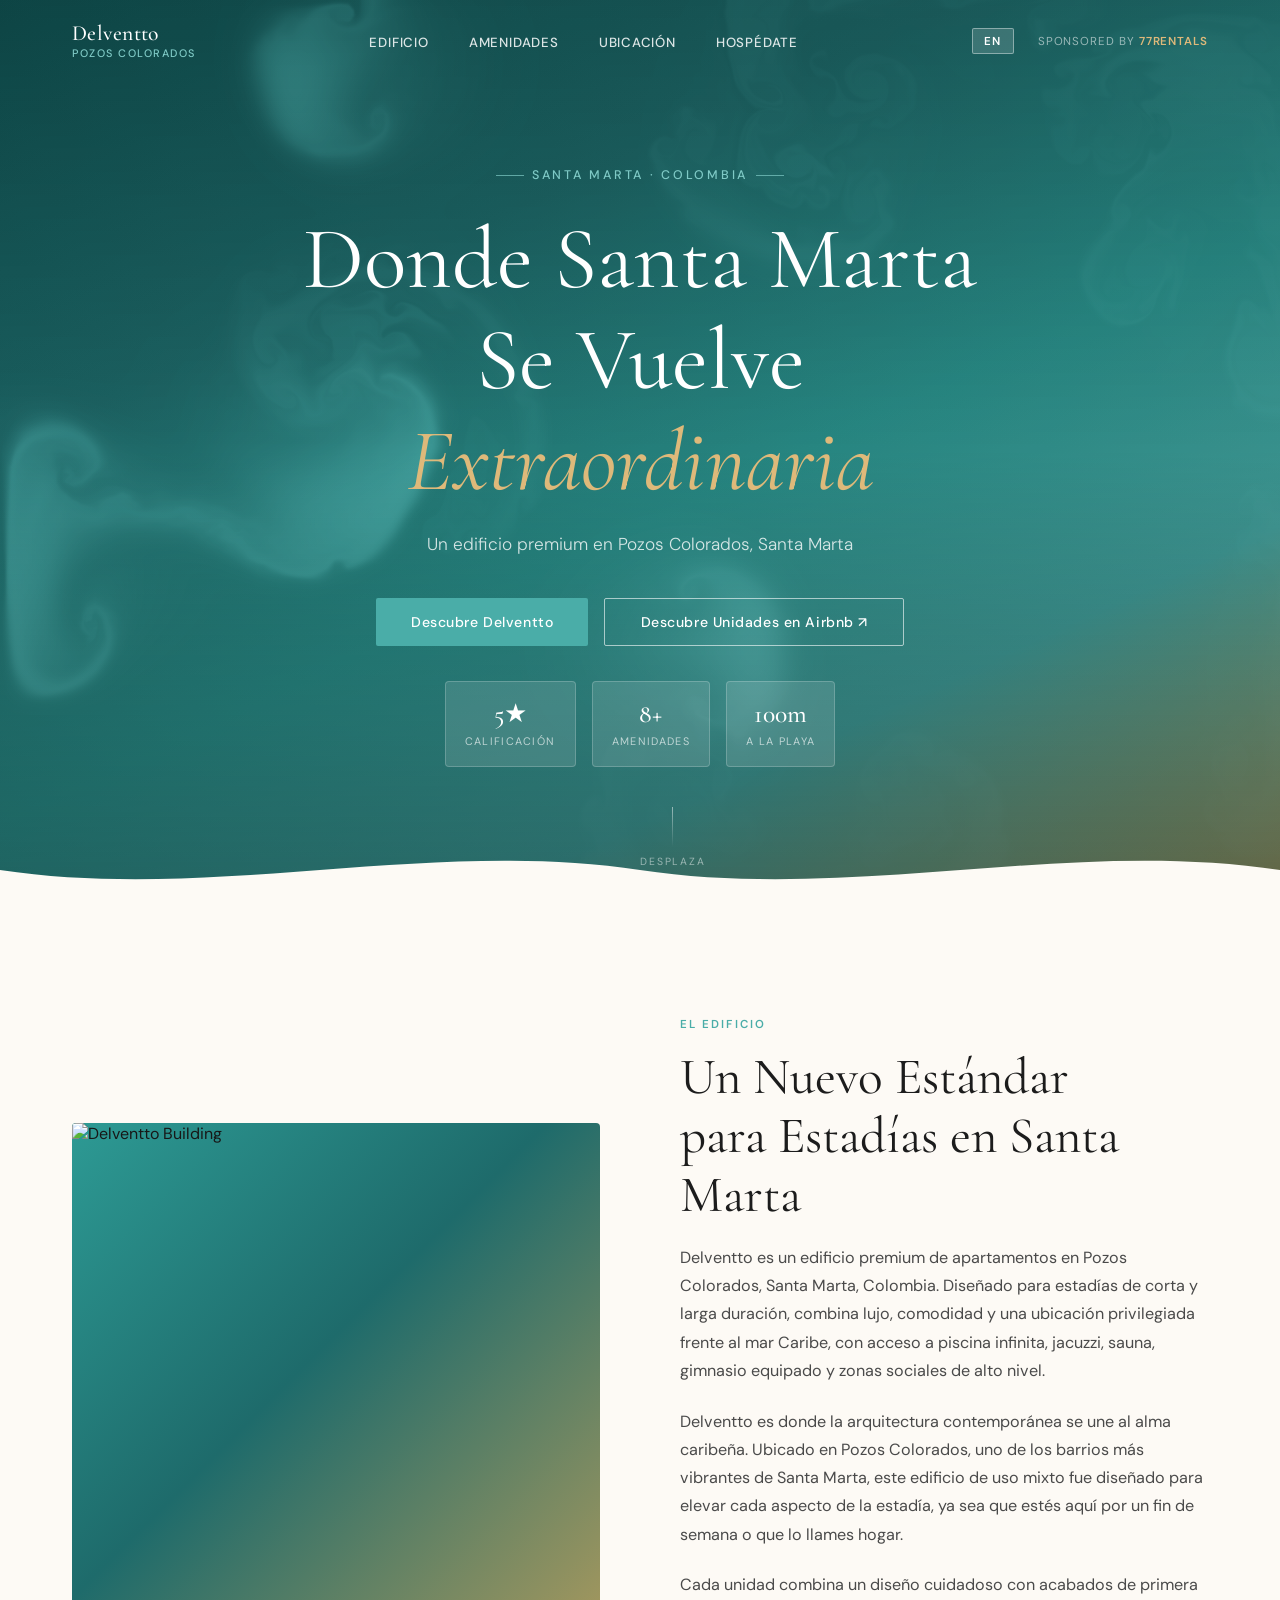
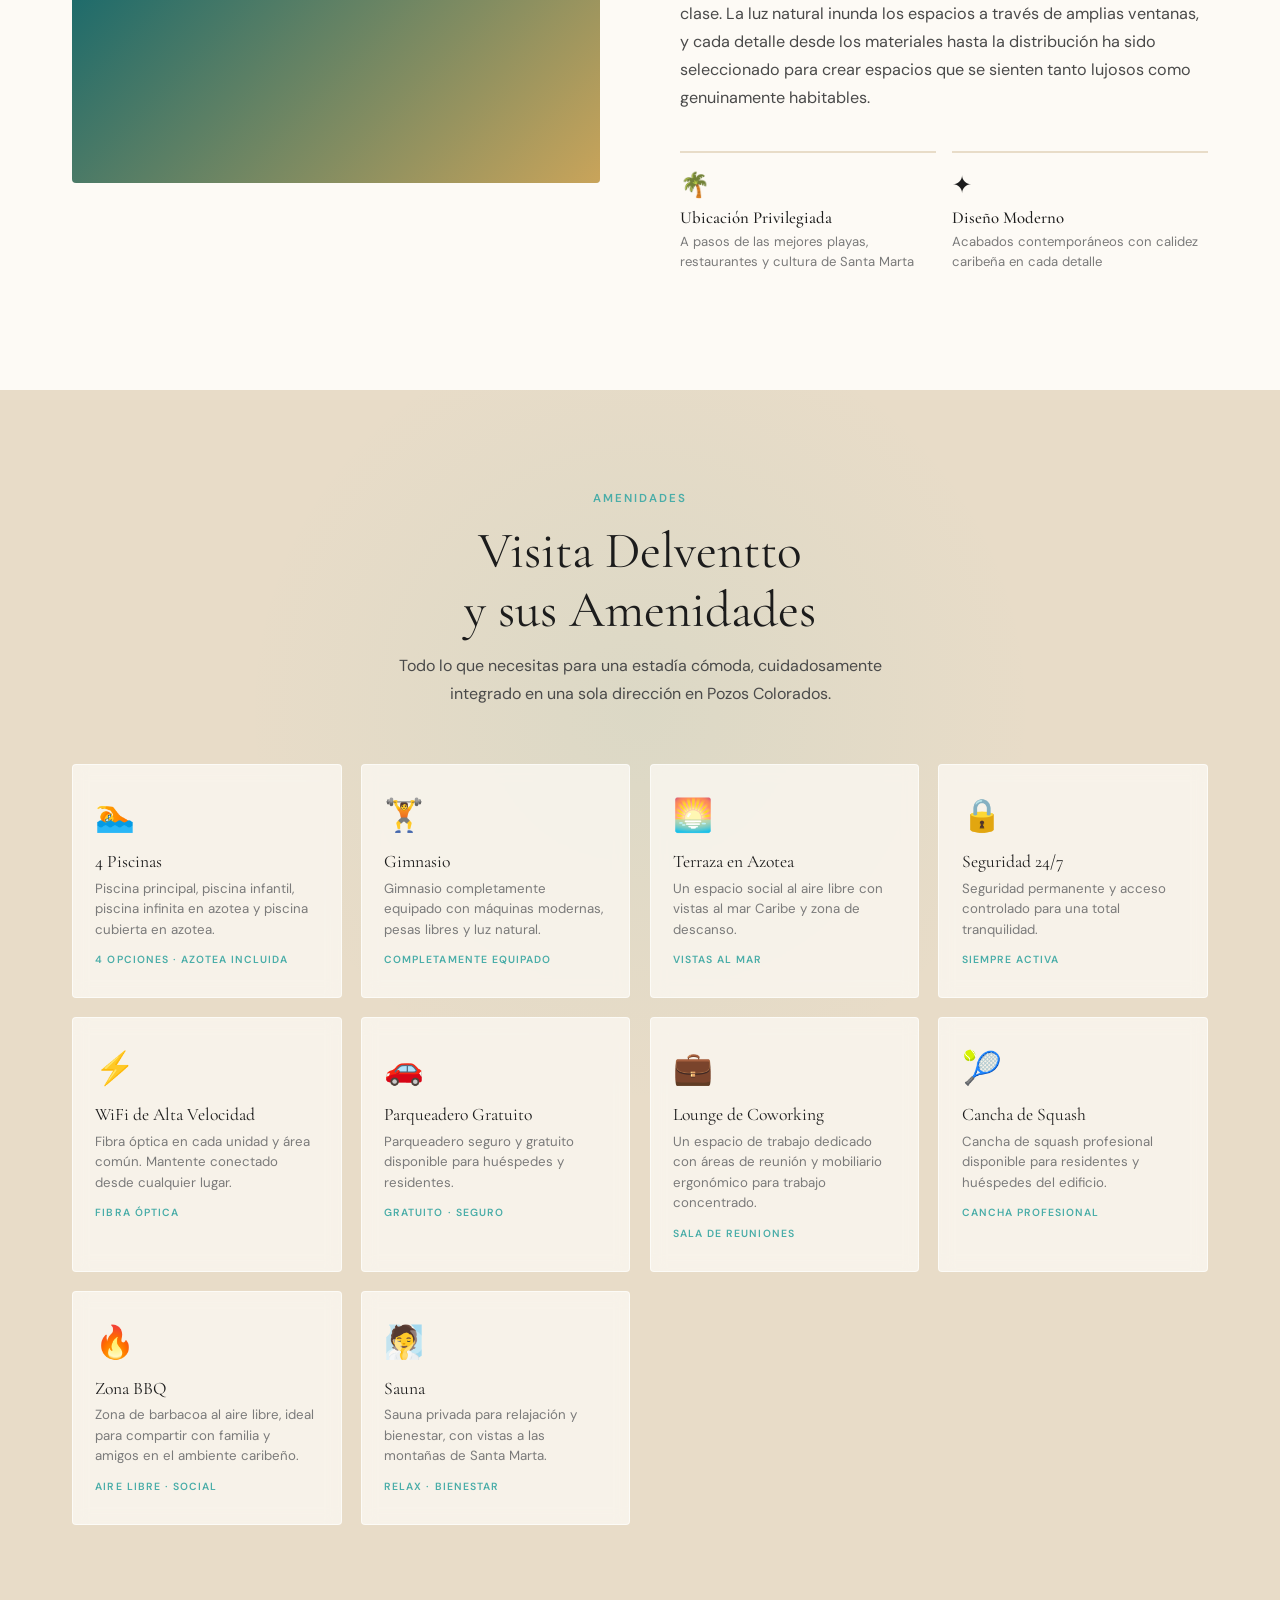
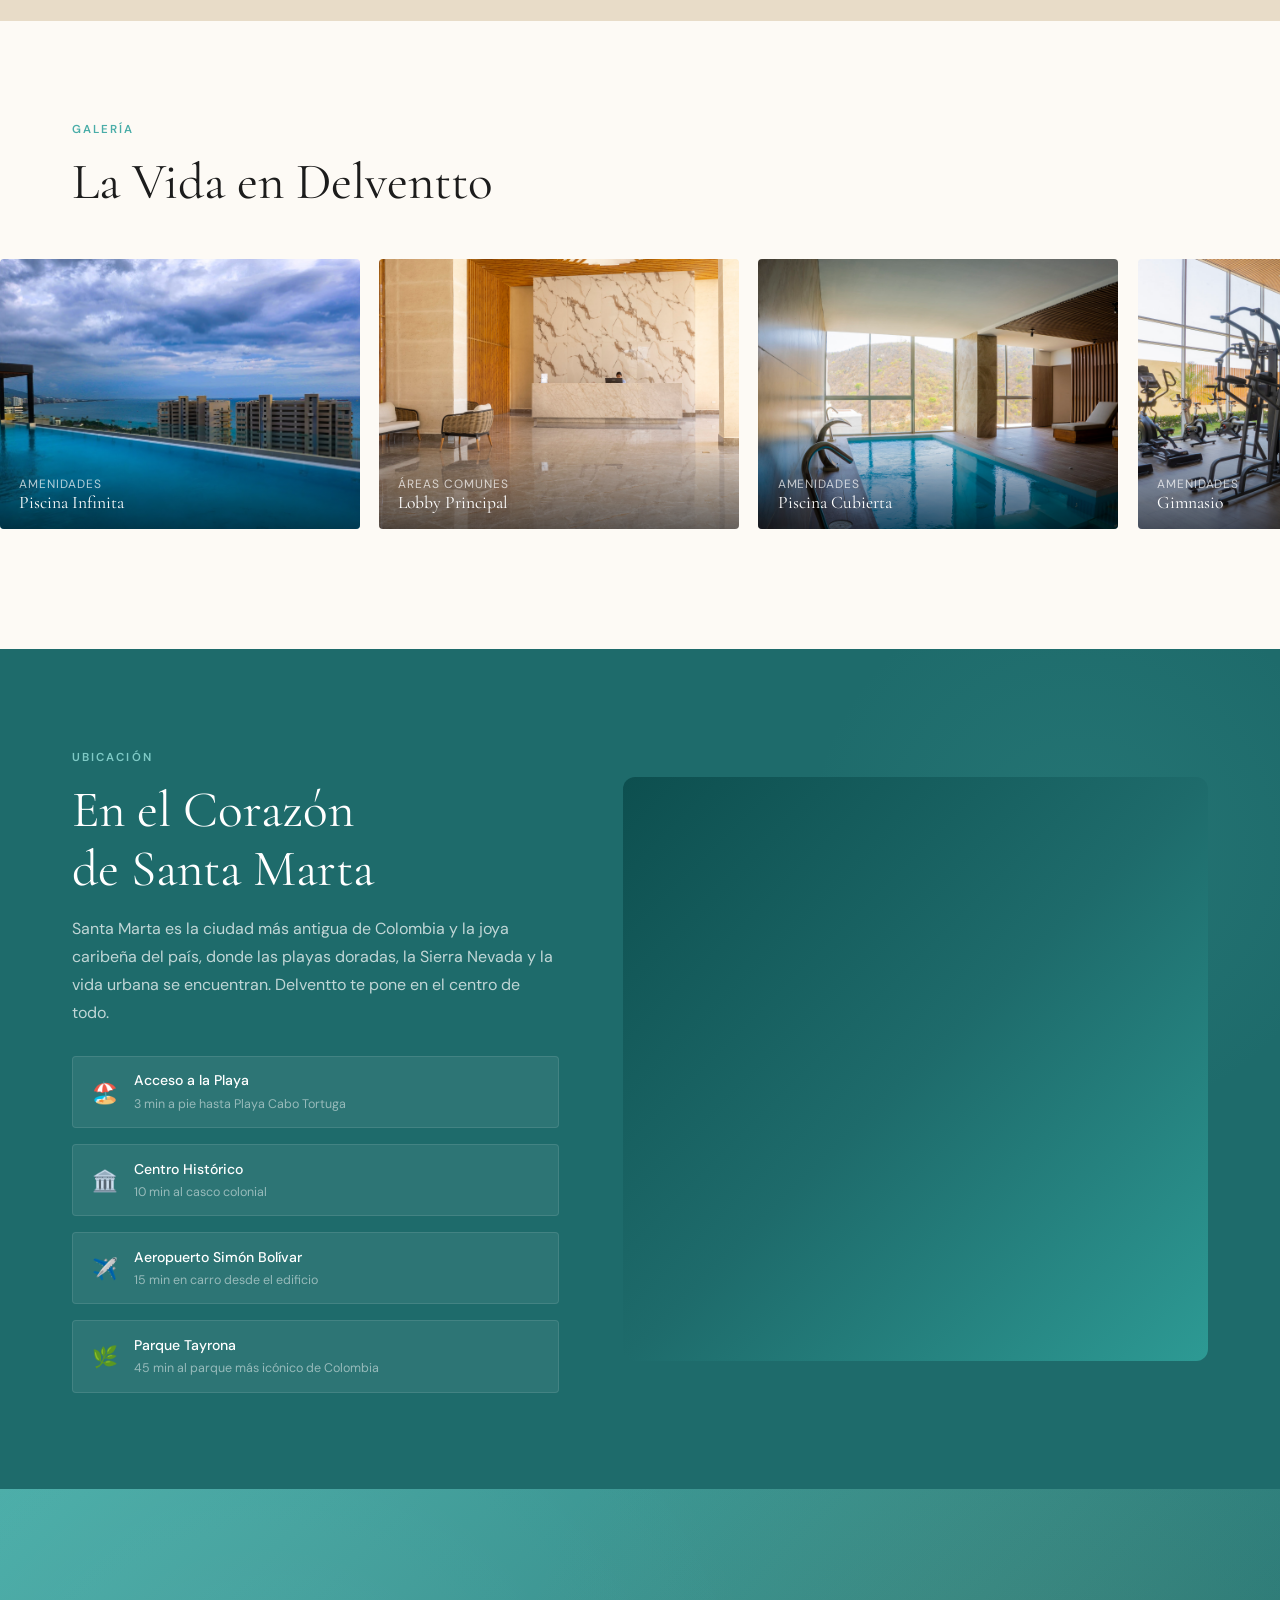
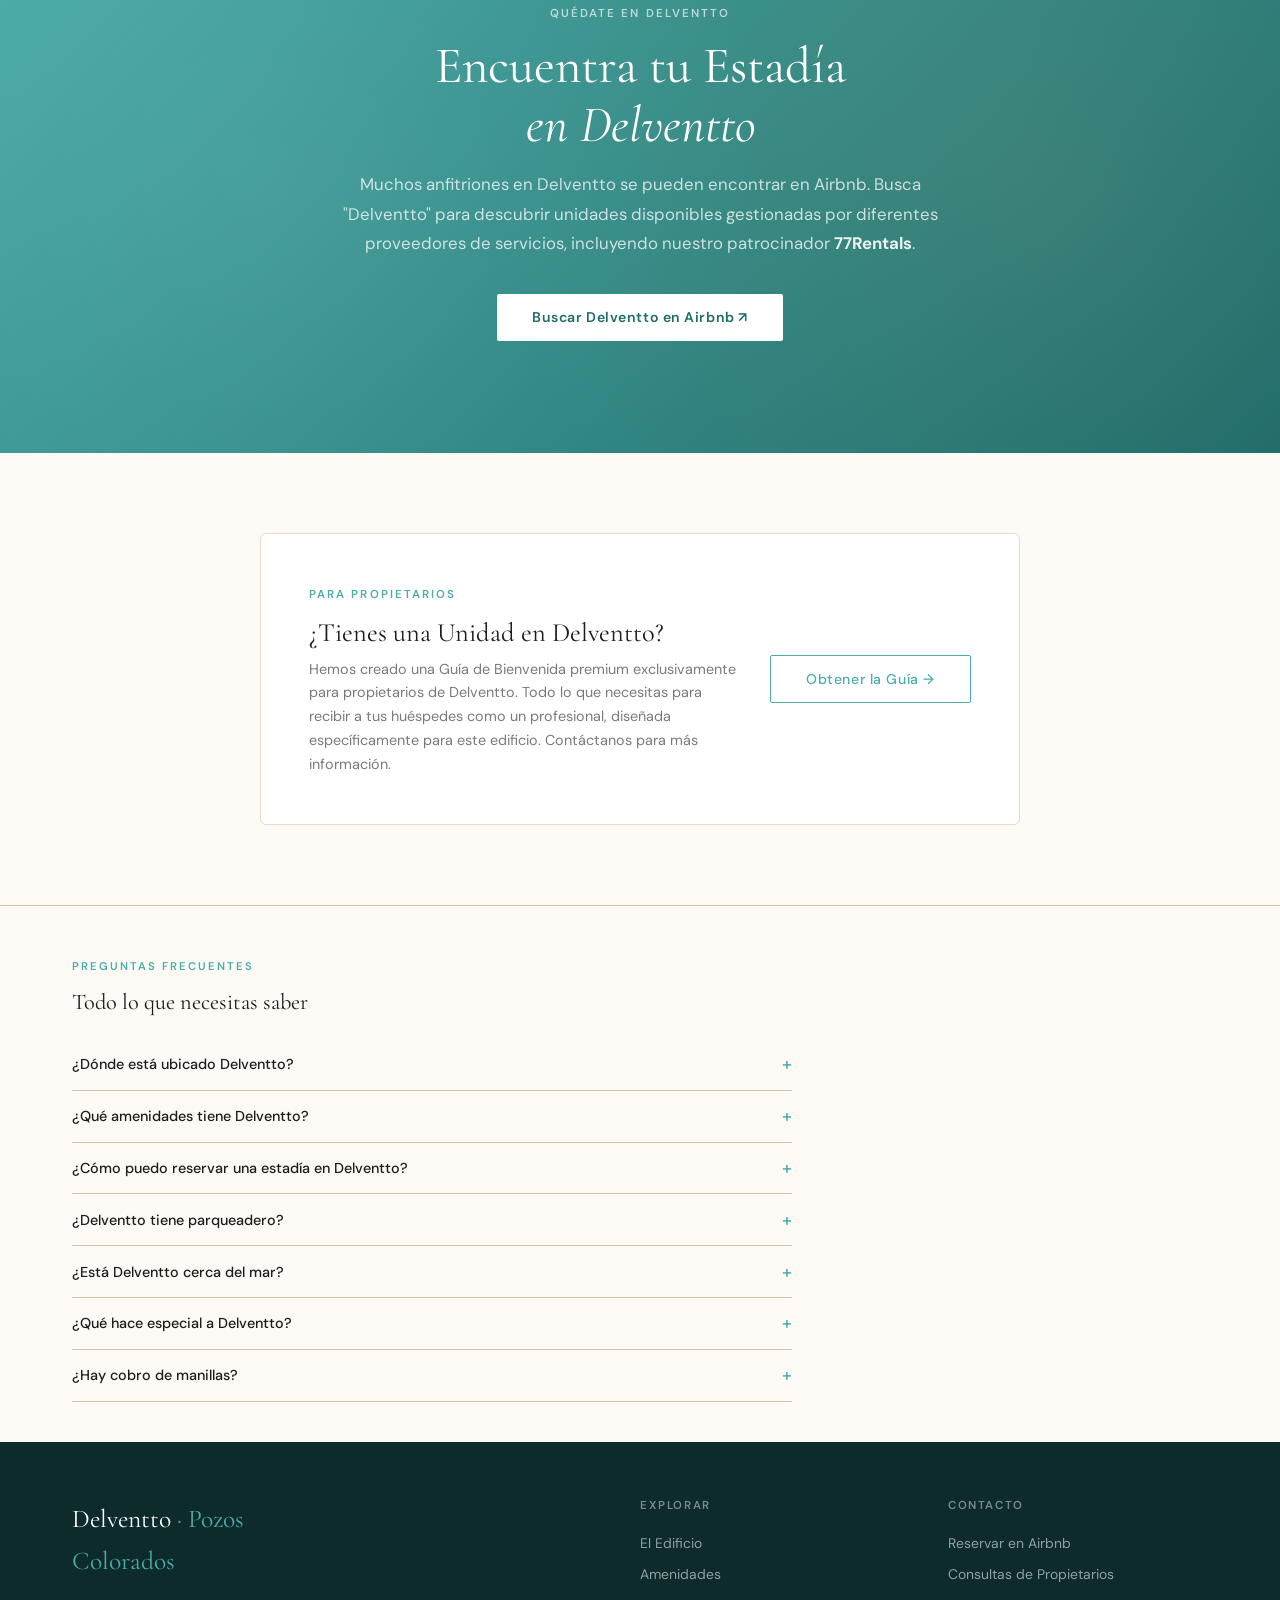
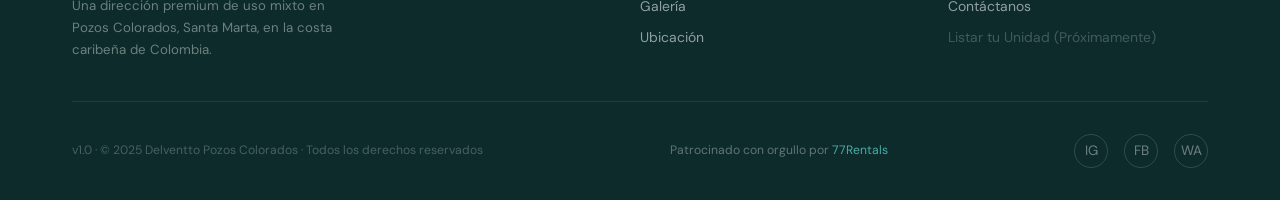
==== commit 461ac253: "Fix WebGL fluid crash: pause when hero off-screen or tab hidden Co-Authored-By: Claude Sonnet 4.6 <n" ====
--- a/index.html
+++ b/index.html
@@ -1653,7 +1653,7 @@
       TRIGGER: 'hover',
       IMMEDIATE: true,
       AUTO: true,
-      INTERVAL: 3000,
+      INTERVAL: 5000,
       DENSITY_DISSIPATION: 3.2,
       VELOCITY_DISSIPATION: 1.8,
       CURL: 22,
@@ -1673,7 +1673,21 @@
     setInterval(() => {
       fluidColorIdx = (fluidColorIdx + 1) % fluidPalette.length;
       fluidConfig.SPLAT_COLOR = fluidPalette[fluidColorIdx];
-    }, 3000);
+    }, 5000);
+
+    /* Pause fluid when hero scrolls out of view */
+    const heroObserver = new IntersectionObserver(entries => {
+      entries.forEach(e => {
+        fluidConfig.AUTO = e.isIntersecting;
+        fluidConfig.PAUSED = !e.isIntersecting;
+      });
+    }, { threshold: 0.1 });
+    heroObserver.observe(document.getElementById('hero'));
+
+    /* Pause fluid when tab is hidden */
+    document.addEventListener('visibilitychange', () => {
+      fluidConfig.PAUSED = document.hidden;
+    });
 
     /* Forward hero mousemove to canvas so mouse works through overlaid elements */
     document.getElementById('hero').addEventListener('mousemove', e => {
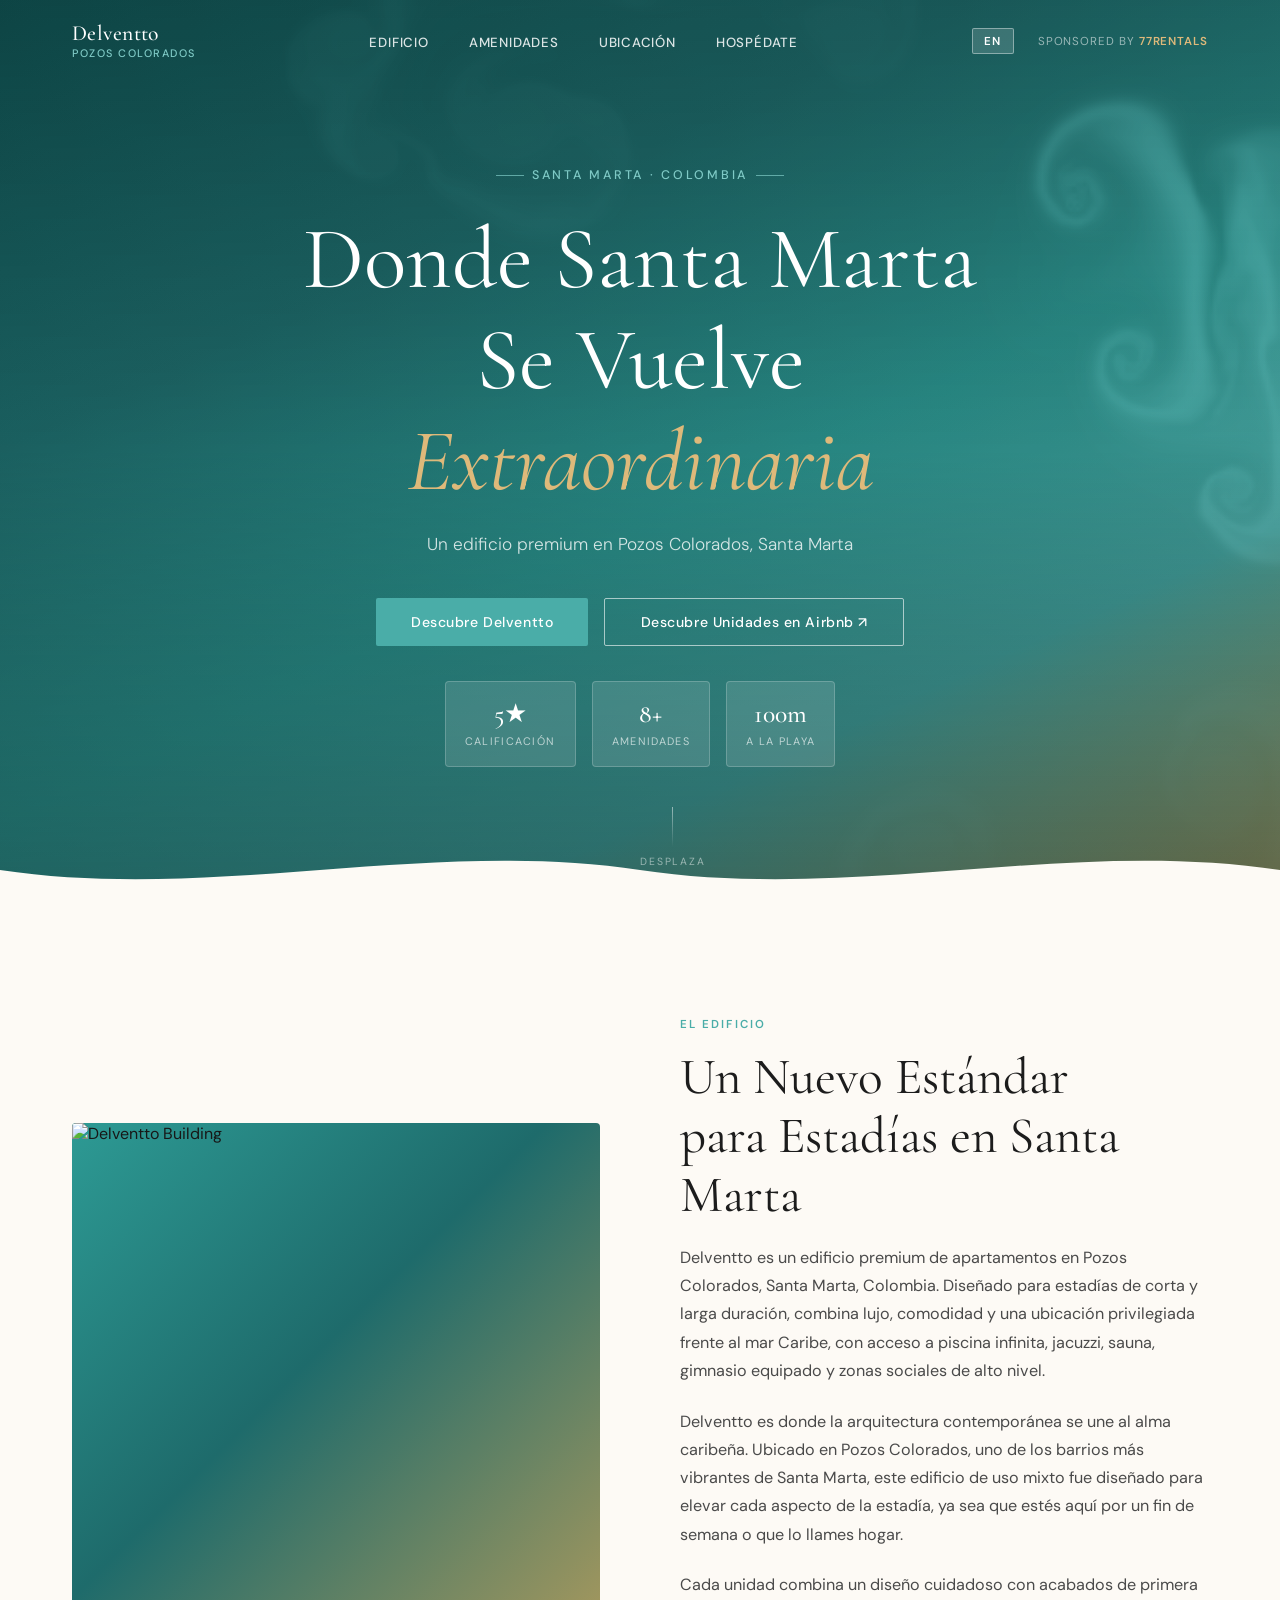
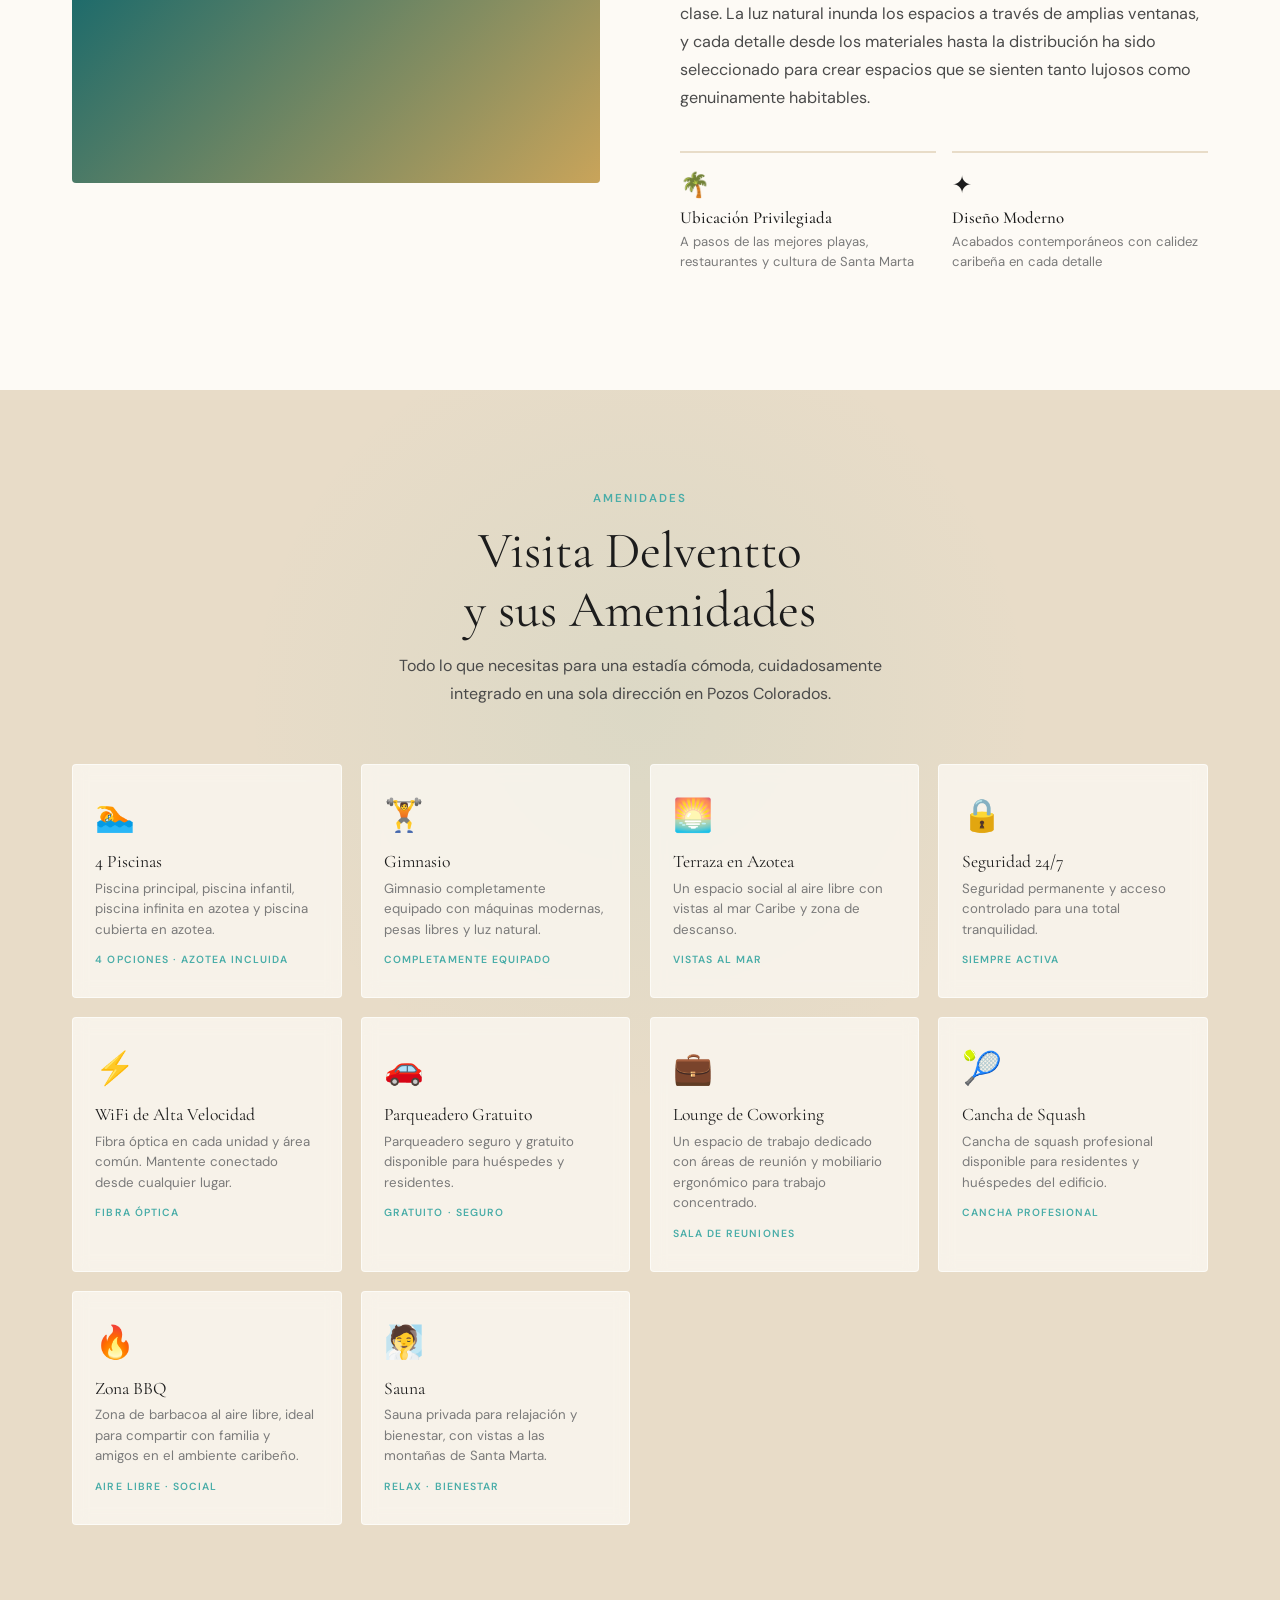
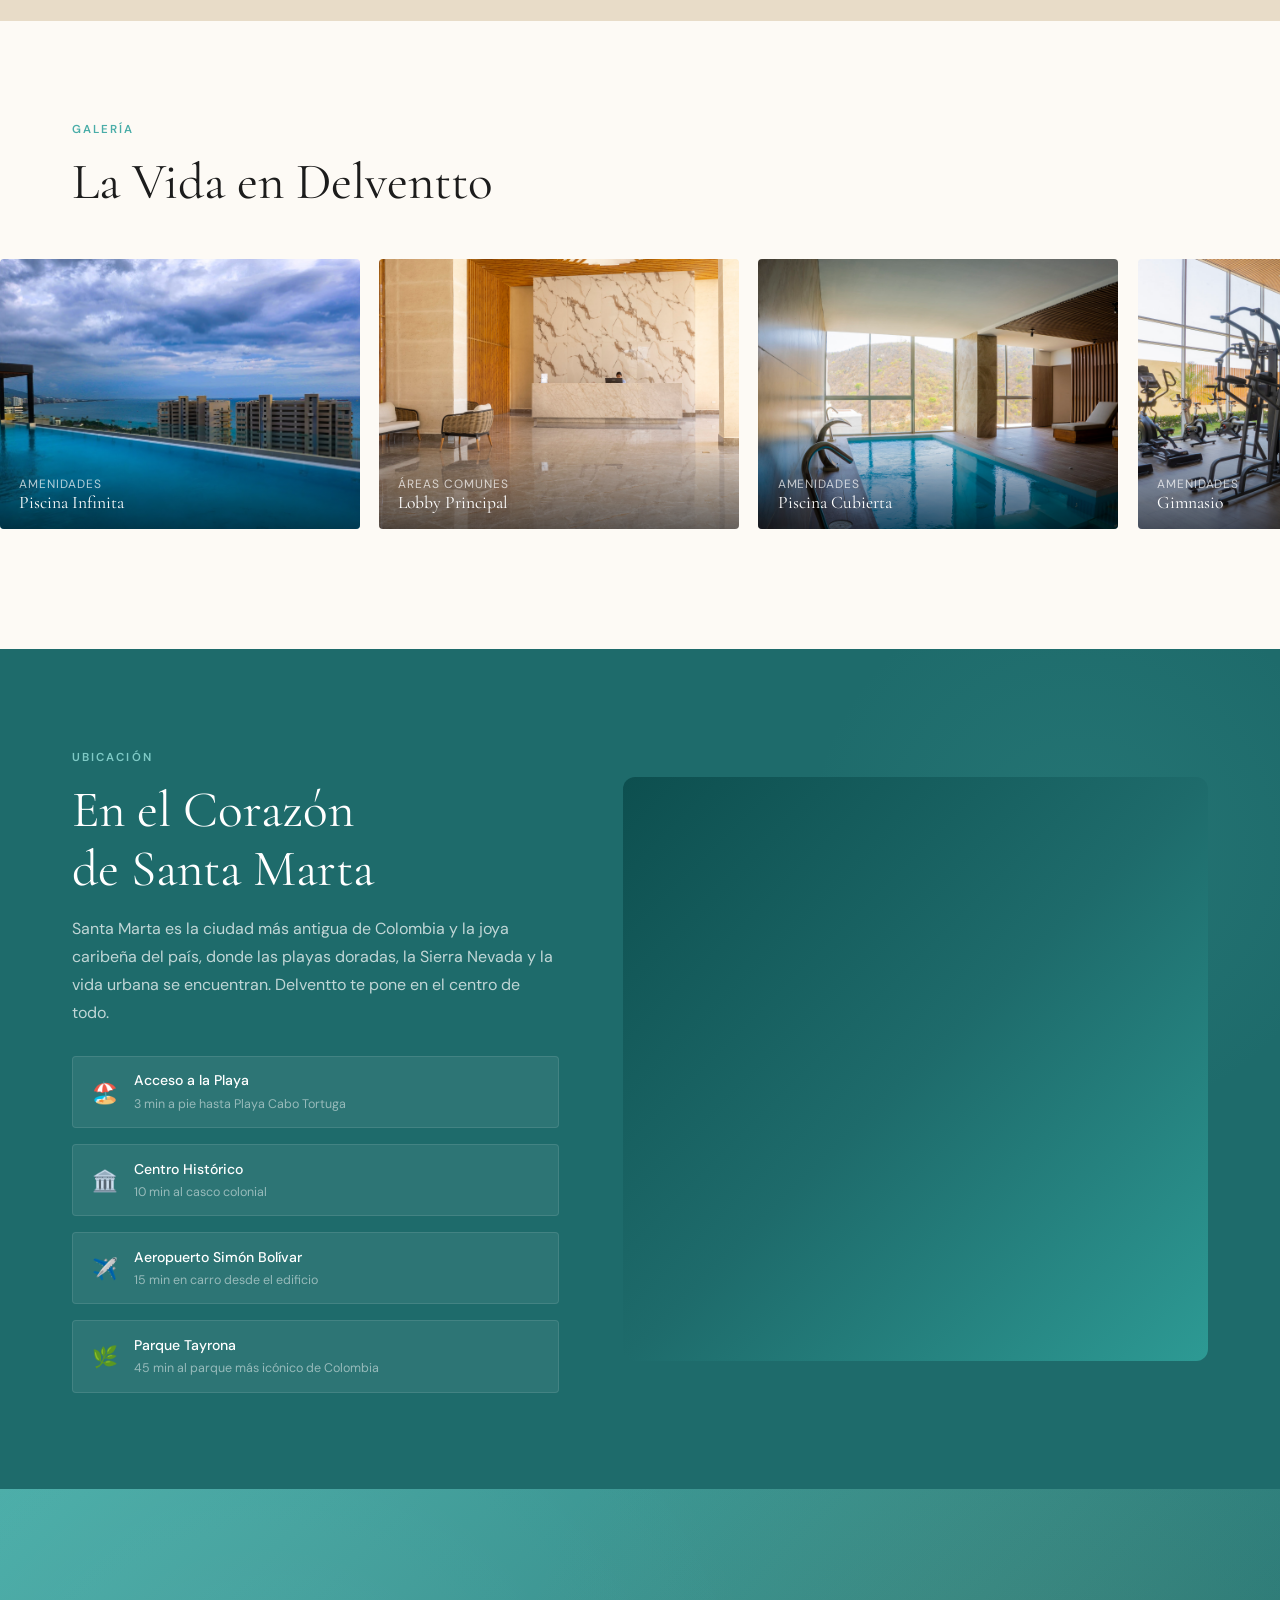
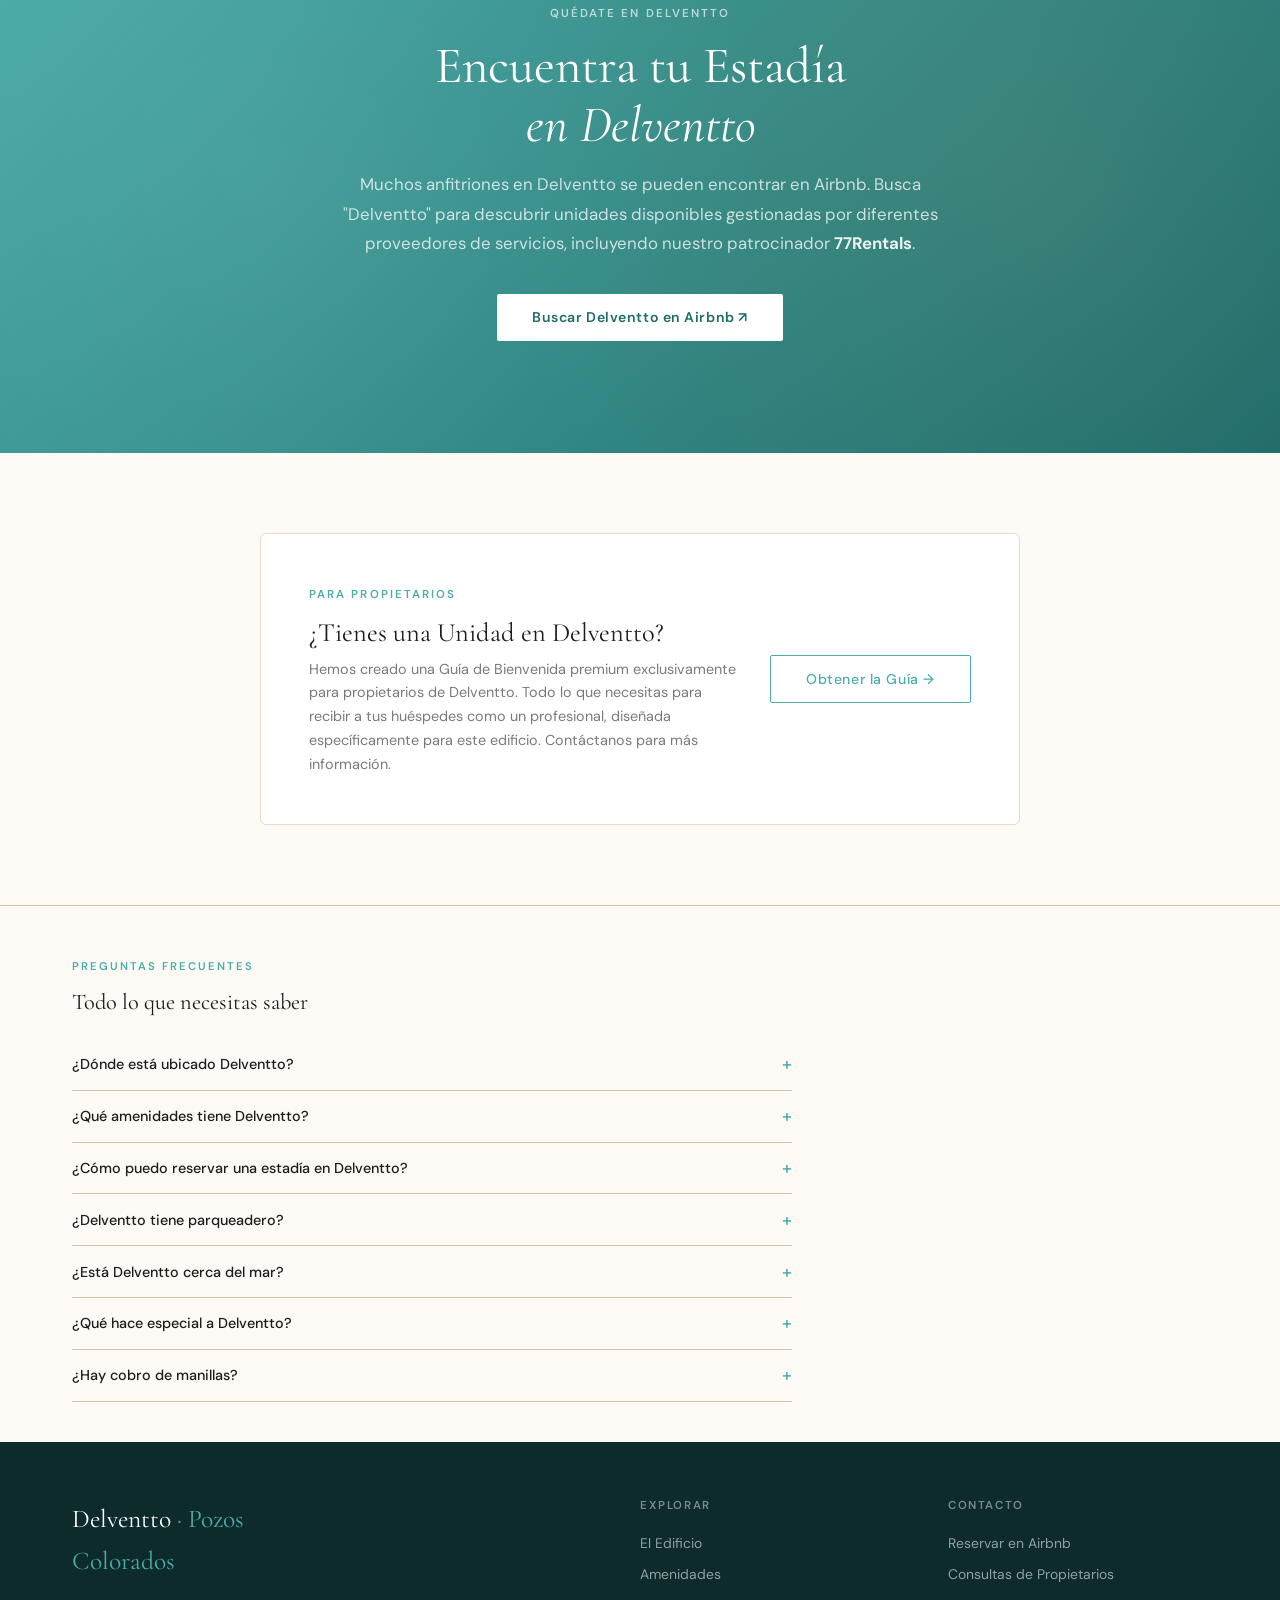
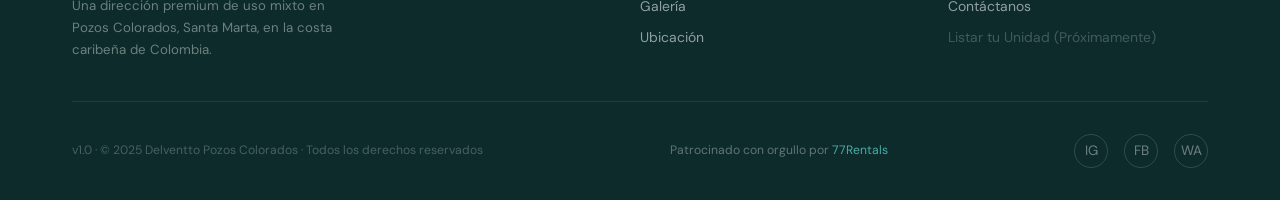
==== commit a769edae: "Fix WebGL crash: low-res mode on desktop, full quality on mobile Co-Authored-By: Claude Sonnet 4.6 <" ====
--- a/index.html
+++ b/index.html
@@ -1669,25 +1669,36 @@
       SPLAT_COLOR: fluidPalette[0],
     };
     const fluidCanvas = document.getElementById('fluid-canvas');
-    WebGLFluid(fluidCanvas, fluidConfig);
-    setInterval(() => {
-      fluidColorIdx = (fluidColorIdx + 1) % fluidPalette.length;
-      fluidConfig.SPLAT_COLOR = fluidPalette[fluidColorIdx];
-    }, 5000);
-
-    /* Pause fluid when hero scrolls out of view */
-    const heroObserver = new IntersectionObserver(entries => {
-      entries.forEach(e => {
-        fluidConfig.AUTO = e.isIntersecting;
-        fluidConfig.PAUSED = !e.isIntersecting;
+    const isTouch = 'ontouchstart' in window || navigator.maxTouchPoints > 0;
+
+    if (isTouch) {
+      /* Mobile: full quality */
+      WebGLFluid(fluidCanvas, fluidConfig);
+      setInterval(() => {
+        fluidColorIdx = (fluidColorIdx + 1) % fluidPalette.length;
+        fluidConfig.SPLAT_COLOR = fluidPalette[fluidColorIdx];
+      }, 5000);
+    } else {
+      /* Desktop: low resolution to avoid GPU crash */
+      WebGLFluid(fluidCanvas, Object.assign({}, fluidConfig, {
+        SIM_RESOLUTION: 64,
+        DYE_RESOLUTION: 256,
+        SPLAT_COUNT: 2,
+      }));
+      setInterval(() => {
+        fluidColorIdx = (fluidColorIdx + 1) % fluidPalette.length;
+        fluidConfig.SPLAT_COLOR = fluidPalette[fluidColorIdx];
+      }, 5000);
+
+      /* On desktop: pause render loop when hero not visible */
+      const heroObserver = new IntersectionObserver(entries => {
+        entries.forEach(e => { fluidConfig.PAUSED = !e.isIntersecting; });
+      }, { threshold: 0.1 });
+      heroObserver.observe(document.getElementById('hero'));
+      document.addEventListener('visibilitychange', () => {
+        fluidConfig.PAUSED = document.hidden;
       });
-    }, { threshold: 0.1 });
-    heroObserver.observe(document.getElementById('hero'));
-
-    /* Pause fluid when tab is hidden */
-    document.addEventListener('visibilitychange', () => {
-      fluidConfig.PAUSED = document.hidden;
-    });
+    }
 
     /* Forward hero mousemove to canvas so mouse works through overlaid elements */
     document.getElementById('hero').addEventListener('mousemove', e => {
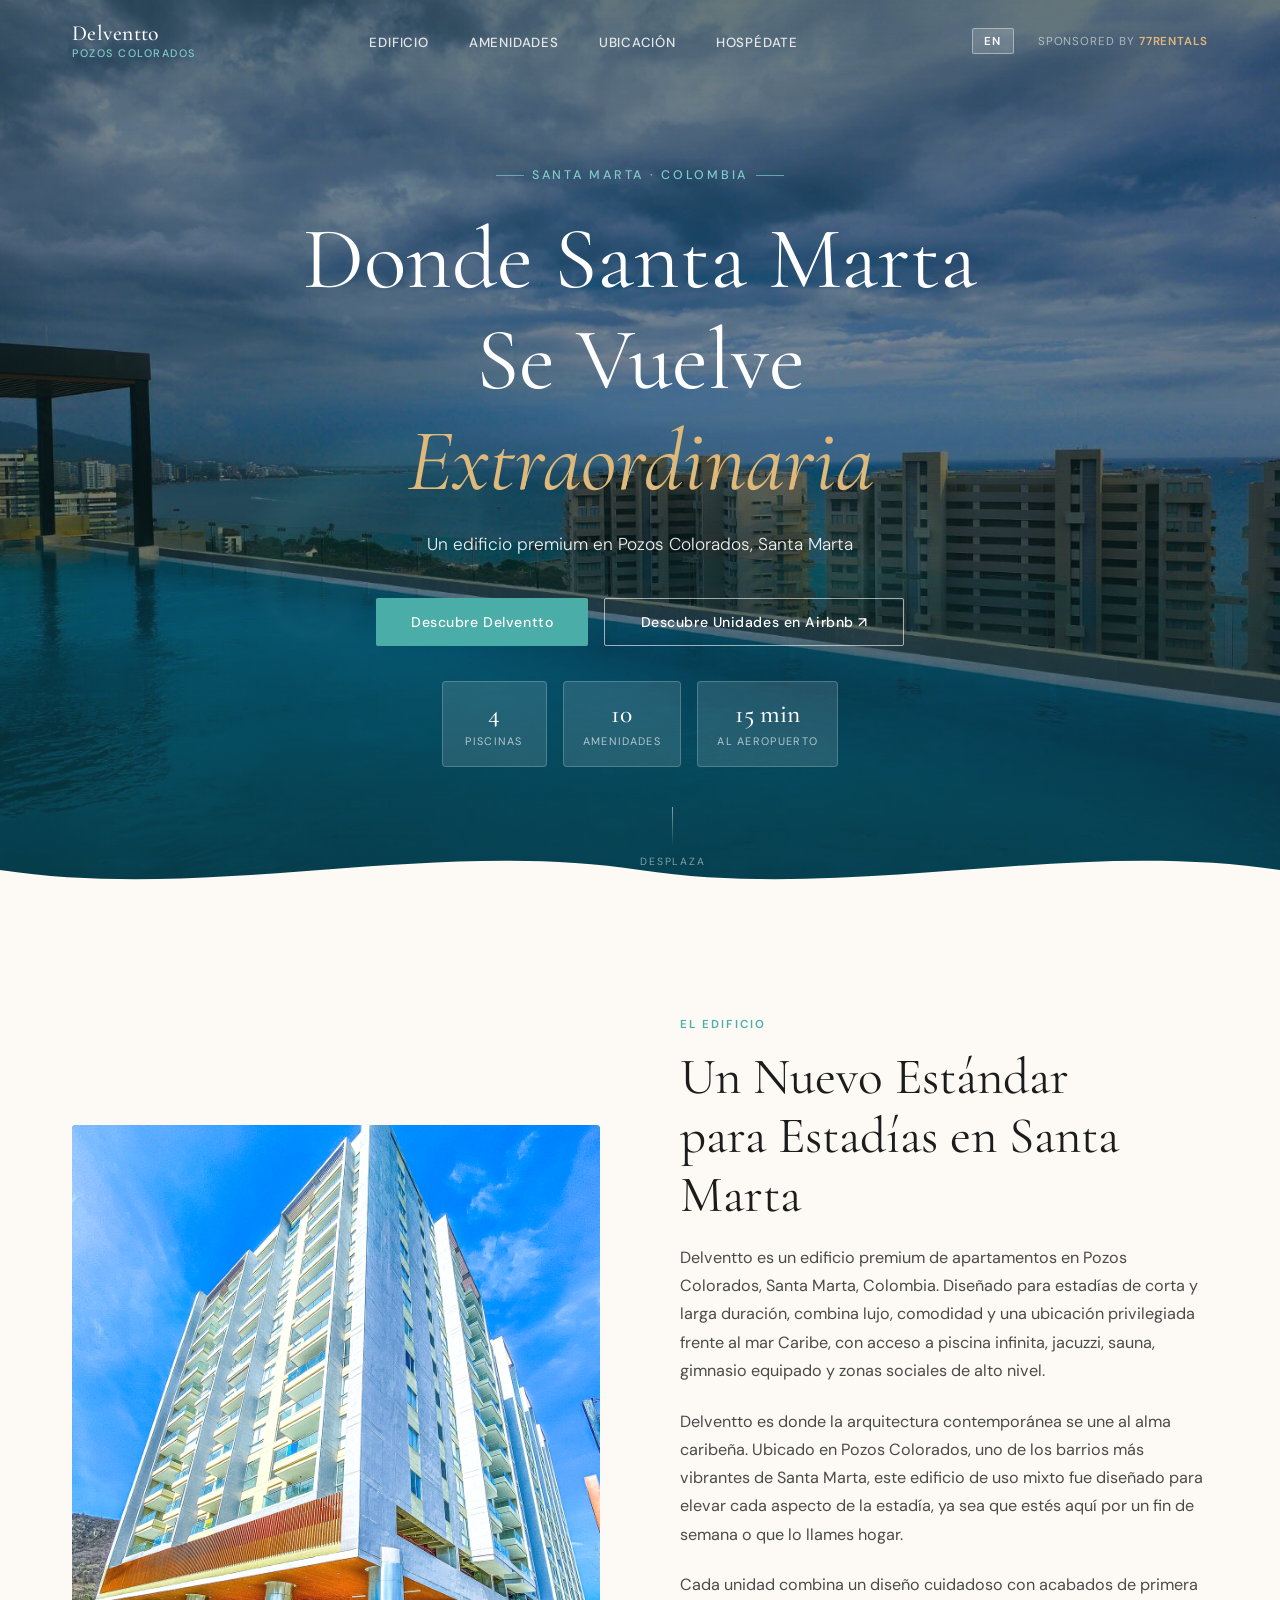
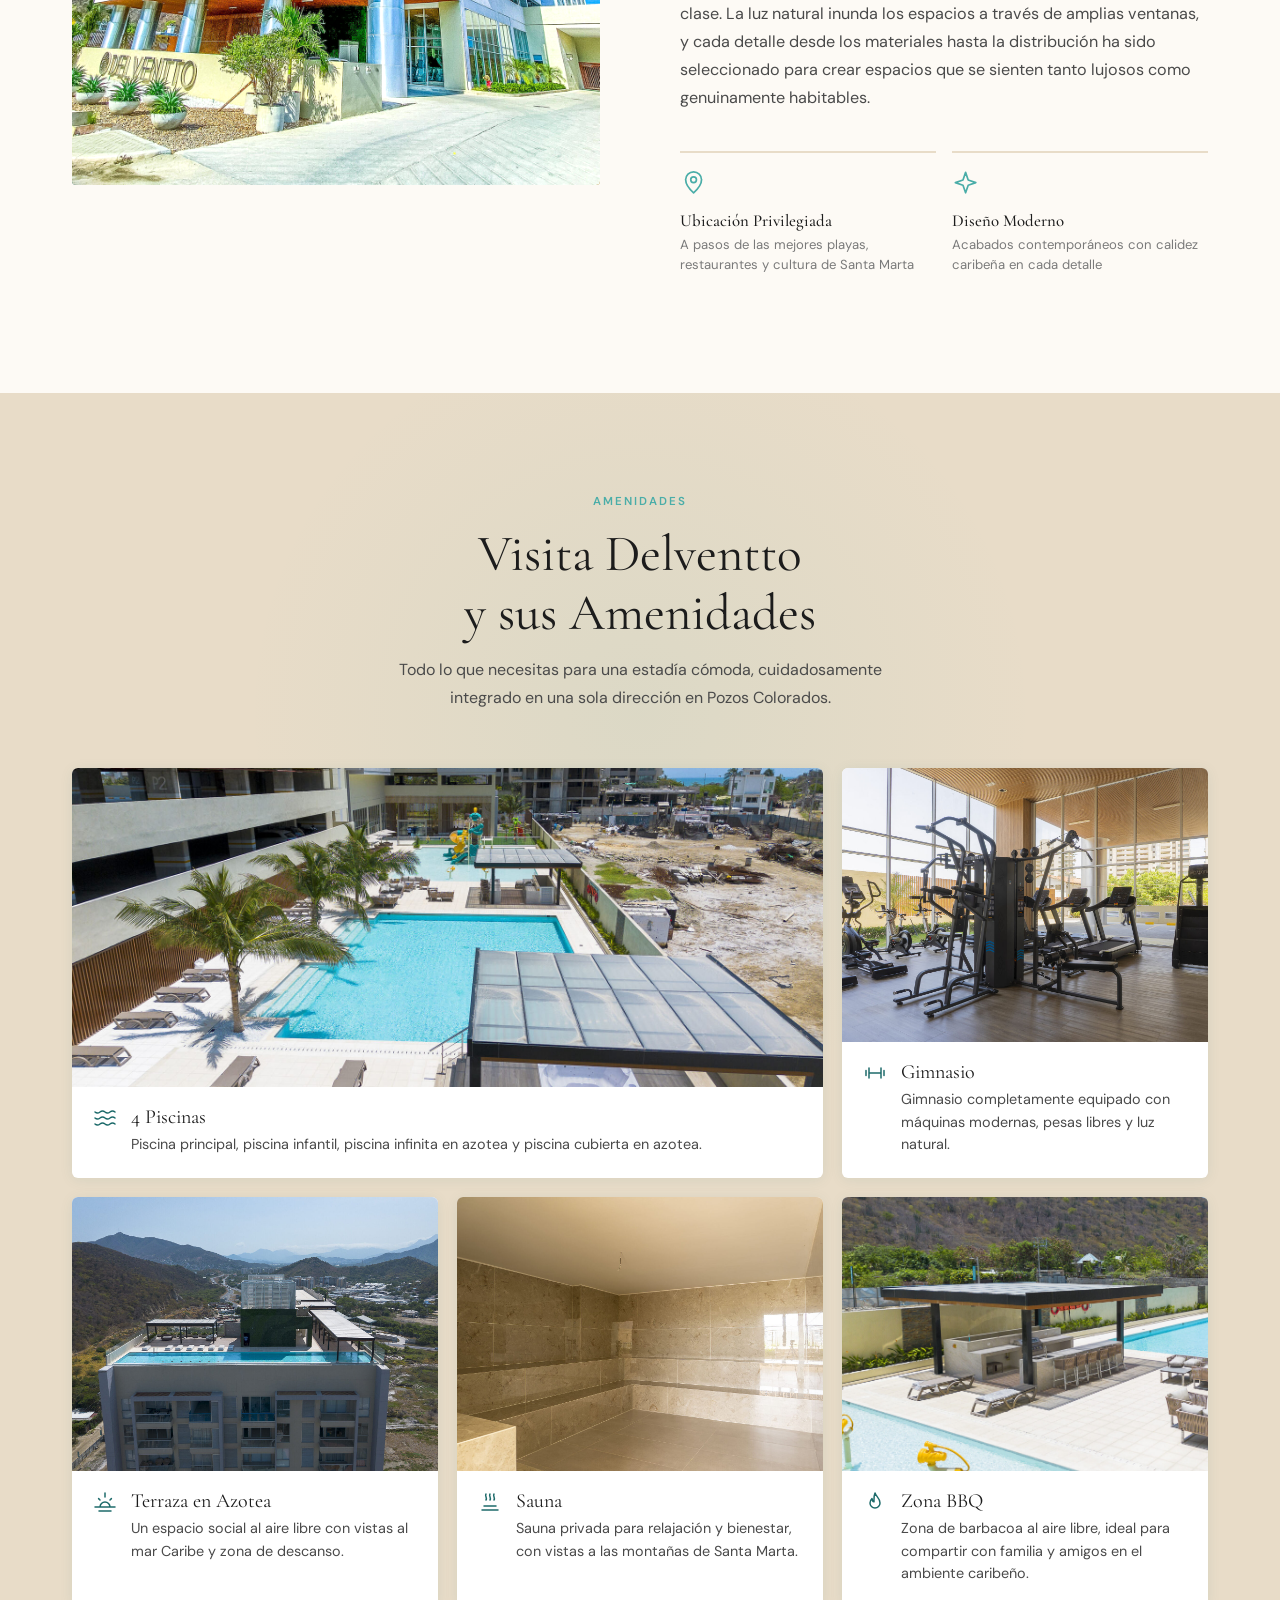
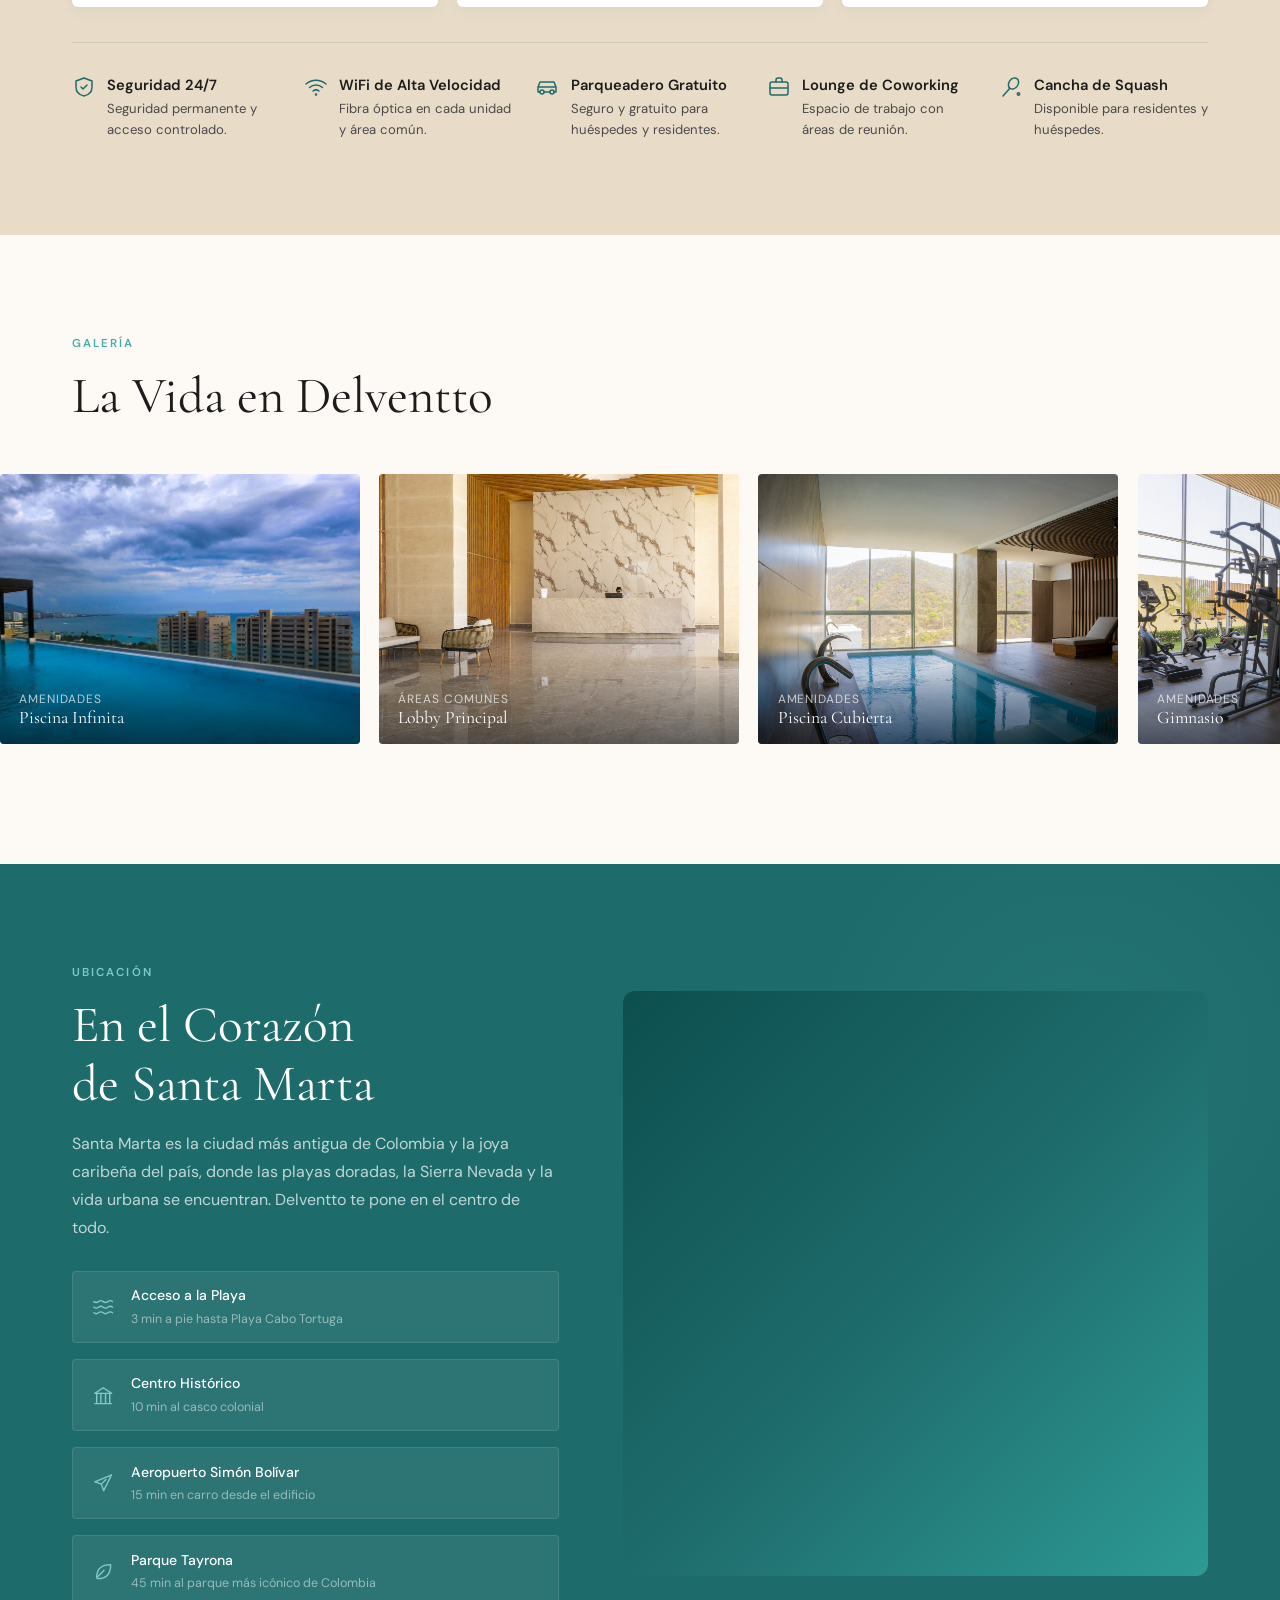
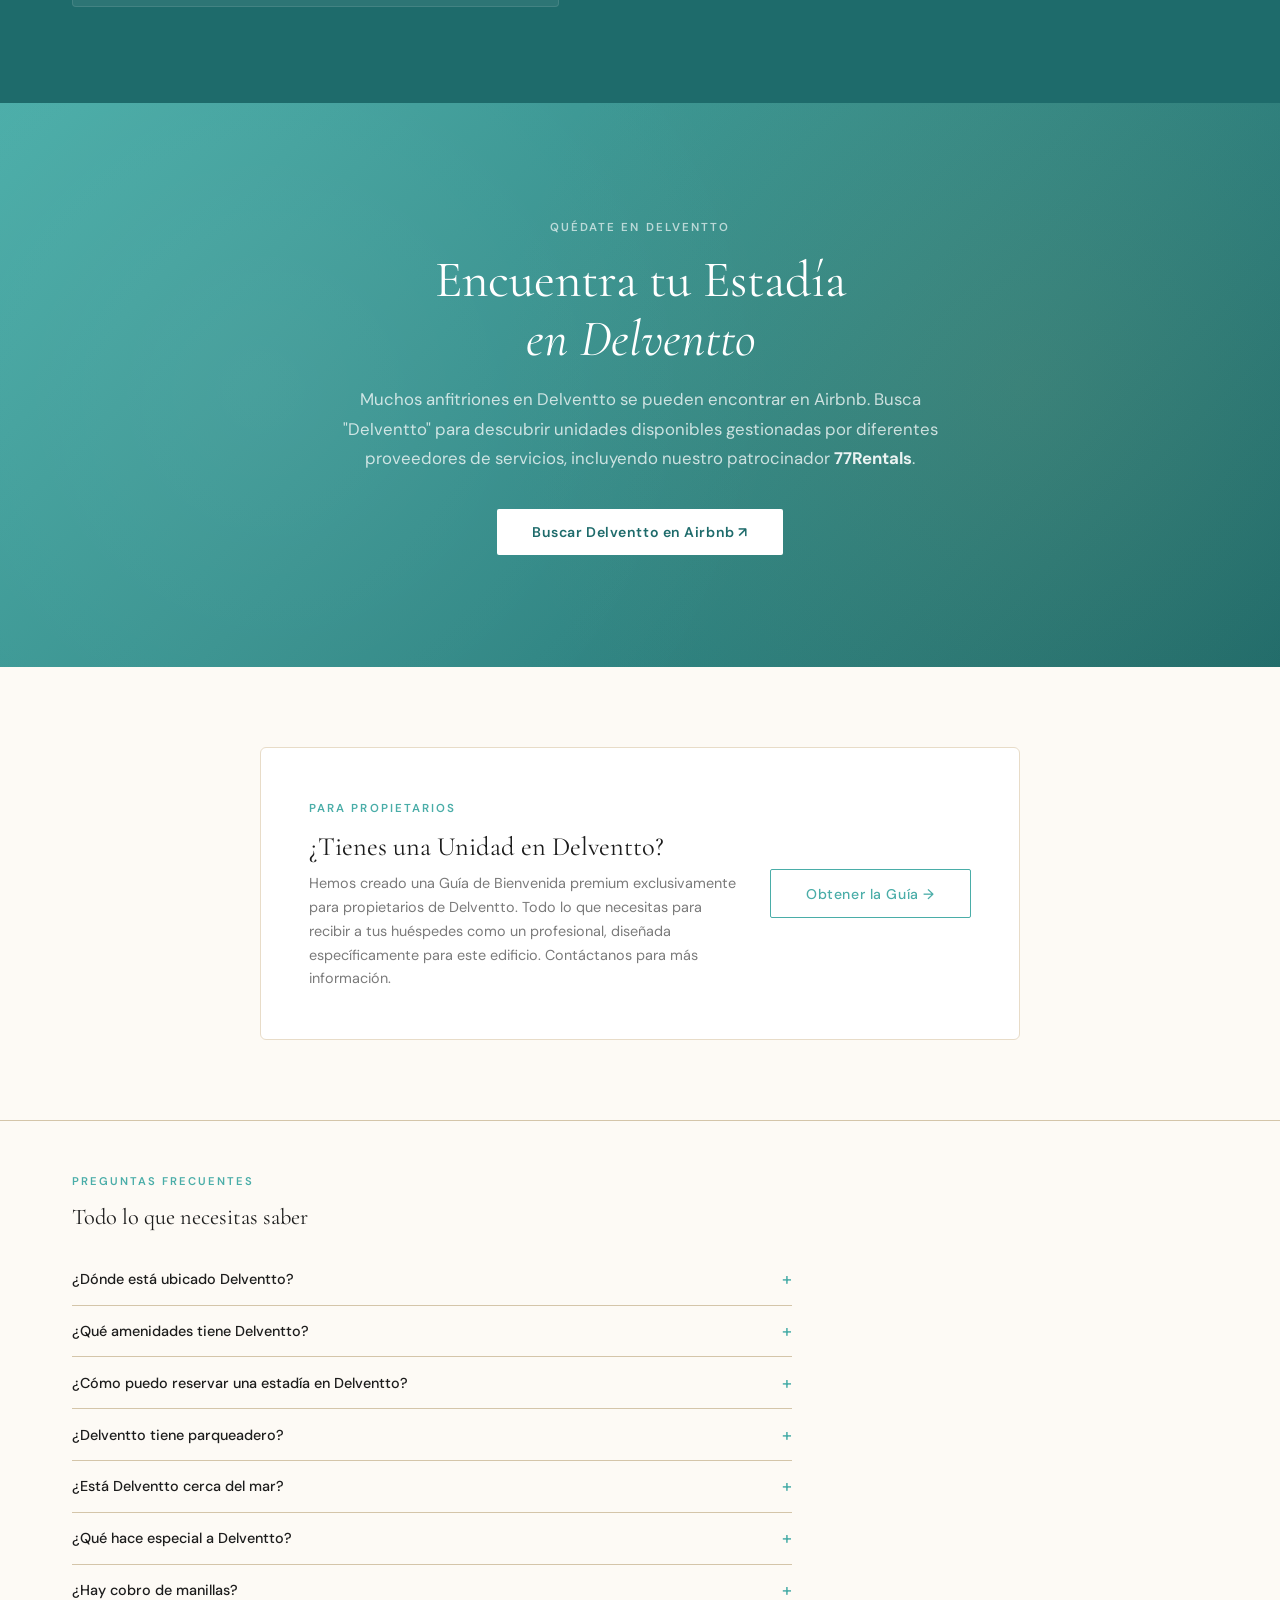
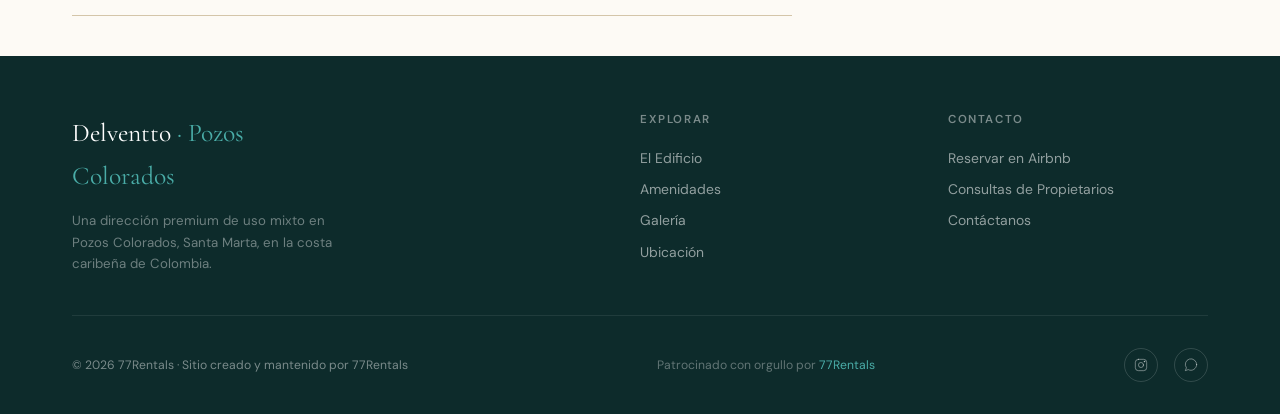
==== commit 18945ec2: "Refresh the landing page design Hero now shows the rooftop infinity pool photo and appears in under " ====
--- a/index.html
+++ b/index.html
@@ -4,15 +4,15 @@
   <meta charset="UTF-8">
   <meta name="viewport" content="width=device-width, initial-scale=1.0">
   <title>Delventto Pozos Colorados | Apartamentos en Santa Marta</title>
-  <meta name="description" content="Delventto — edificio premium en Pozos Colorados, Santa Marta. Piscina infinita en azotea, jacuzzi, sauna, gimnasio y zona social. Reserva tu estadía en Airbnb.">
+  <meta name="description" content="Delventto: edificio premium en Pozos Colorados, Santa Marta. Piscina infinita en azotea, jacuzzi, sauna, gimnasio y zona social. Reserva tu estadía en Airbnb.">
   <link rel="canonical" href="https://delventto.cloud/">
 
   <!-- Open Graph -->
   <meta property="og:type" content="website">
   <meta property="og:url" content="https://delventto.cloud/">
   <meta property="og:title" content="Delventto Pozos Colorados | Santa Marta">
-  <meta property="og:description" content="Delventto — edificio premium en Pozos Colorados, Santa Marta. Piscina infinita en azotea, jacuzzi, sauna, gimnasio y zona social. Reserva tu estadía en Airbnb.">
-  <meta property="og:image" content="https://delventto.cloud/Images/Delventto1.jpg">
+  <meta property="og:description" content="Delventto: edificio premium en Pozos Colorados, Santa Marta. Piscina infinita en azotea, jacuzzi, sauna, gimnasio y zona social. Reserva tu estadía en Airbnb.">
+  <meta property="og:image" content="https://delventto.cloud/Images/web/InfinityPool.jpg">
   <meta property="og:locale" content="es_CO">
   <meta property="og:locale:alternate" content="en_US">
 
@@ -20,7 +20,7 @@
   <meta name="twitter:card" content="summary_large_image">
   <meta name="twitter:title" content="Delventto Pozos Colorados | Santa Marta">
   <meta name="twitter:description" content="Edificio premium en Pozos Colorados, Santa Marta.">
-  <meta name="twitter:image" content="https://delventto.cloud/Images/Delventto1.jpg">
+  <meta name="twitter:image" content="https://delventto.cloud/Images/web/InfinityPool.jpg">
 
   <link rel="preconnect" href="https://fonts.googleapis.com">
   <link rel="preconnect" href="https://fonts.gstatic.com" crossorigin>
@@ -336,7 +336,7 @@
       height: 100%;
       z-index: 0;
       mix-blend-mode: screen;
-      opacity: 0.9;
+      opacity: 0.35;
     }
     .hero-overlay,
     .hero-content,
@@ -356,14 +356,16 @@
       content: '';
       position: absolute;
       inset: 0;
-      background: linear-gradient(155deg, #0d4f4f 0%, #1e6b6b 30%, #2d9a94 55%, #4aada8 75%, #c9a45a 100%);
+      background:
+        url('Images/web/InfinityPool.jpg') center 60% / cover no-repeat,
+        linear-gradient(155deg, #0d4f4f 0%, #1e6b6b 30%, #2d9a94 55%, #4aada8 75%, #c9a45a 100%);
       z-index: -1;
     }
 
     .hero-overlay {
       position: absolute;
       inset: 0;
-      background: linear-gradient(to bottom, rgba(15,50,50,0.35) 0%, rgba(15,50,50,0.20) 50%, rgba(15,50,50,0.55) 100%);
+      background: linear-gradient(to bottom, rgba(9,38,40,0.62) 0%, rgba(9,38,40,0.42) 45%, rgba(9,38,40,0.70) 100%);
       z-index: 1;
     }
 
@@ -390,7 +392,7 @@
       color: var(--turq-light);
       margin-bottom: 1.4rem;
       opacity: 0;
-      animation: fadeUp 0.8s 0.3s var(--ease) forwards;
+      animation: fadeUp 0.45s 0.05s var(--ease) forwards;
     }
     .hero-location::before,
     .hero-location::after {
@@ -405,7 +407,7 @@
       color: var(--white);
       margin-bottom: 1.2rem;
       opacity: 0;
-      animation: fadeUp 0.9s 0.5s var(--ease) forwards;
+      animation: fadeUp 0.45s 0.10s var(--ease) forwards;
     }
     .hero-content h1 em {
       color: var(--gold-light);
@@ -414,11 +416,12 @@
     .hero-sub {
       font-size: 1.08rem;
       font-weight: 300;
-      color: rgba(255,255,255,0.8);
+      color: rgba(255,255,255,0.92);
+      text-shadow: 0 1px 12px rgba(0,0,0,0.35);
       margin-bottom: 2.4rem;
       line-height: 1.6;
       opacity: 0;
-      animation: fadeUp 0.9s 0.7s var(--ease) forwards;
+      animation: fadeUp 0.45s 0.16s var(--ease) forwards;
     }
 
     .hero-ctas {
@@ -427,7 +430,7 @@
       justify-content: center;
       flex-wrap: wrap;
       opacity: 0;
-      animation: fadeUp 0.9s 0.9s var(--ease) forwards;
+      animation: fadeUp 0.45s 0.22s var(--ease) forwards;
     }
 
     /* Floating stat cards */
@@ -438,7 +441,7 @@
       justify-content: center;
       margin-top: 2.2rem;
       opacity: 0;
-      animation: fadeUp 0.9s 1.2s var(--ease) forwards;
+      animation: fadeUp 0.45s 0.28s var(--ease) forwards;
     }
     .hero-stat-card {
       background: rgba(255,255,255,0.12);
@@ -480,7 +483,7 @@
       text-transform: uppercase;
       color: rgba(255,255,255,0.5);
       opacity: 0;
-      animation: fadeUp 0.9s 1.5s var(--ease) forwards;
+      animation: fadeUp 0.45s 0.34s var(--ease) forwards;
     }
     .hero-scroll-line {
       width: 1px;
@@ -504,7 +507,7 @@
     }
 
     @keyframes fadeUp {
-      from { opacity: 0; transform: translateY(24px); }
+      from { opacity: 0; transform: translateY(12px); }
       to   { opacity: 1; transform: translateY(0); }
     }
     @keyframes scrollPulse {
@@ -606,50 +609,86 @@
     .amenities-header h2 { margin-bottom: 0.8rem; }
     .amenities-header p { max-width: 520px; margin: 0 auto; }
 
-    .amenities-grid {
+    .icon {
+      width: 1.5rem;
+      height: 1.5rem;
+      flex-shrink: 0;
+      fill: none;
+      stroke: currentColor;
+      stroke-width: 1.5;
+      stroke-linecap: round;
+      stroke-linejoin: round;
+    }
+    .pillar-icon .icon { width: 1.7rem; height: 1.7rem; color: var(--turquoise); }
+    .location-point-icon .icon { width: 1.4rem; height: 1.4rem; color: var(--turq-light); display: block; }
+
+    .amenities-featured {
       display: grid;
-      grid-template-columns: repeat(4, 1fr);
+      grid-template-columns: repeat(3, 1fr);
       gap: 1.2rem;
     }
-    .amenity-card {
-      background: rgba(253, 250, 245, 0.75);
-      backdrop-filter: blur(8px);
-      -webkit-backdrop-filter: blur(8px);
-      border: 1px solid rgba(255,255,255,0.6);
-      border-radius: 4px;
-      padding: 1.8rem 1.4rem;
-      transition: transform 0.3s var(--ease), box-shadow 0.3s var(--ease), background 0.3s var(--ease), border-color 0.3s var(--ease);
-      cursor: default;
-    }
-    .amenity-card:hover {
+    .amenity-feature {
+      background: var(--white);
+      border-radius: 6px;
+      overflow: hidden;
+      box-shadow: 0 2px 14px rgba(30,107,107,0.08);
+      transition: transform 0.3s var(--ease), box-shadow 0.3s var(--ease);
+    }
+    .amenity-feature:hover {
       transform: translateY(-4px);
-      box-shadow: 0 12px 36px rgba(74,173,168,0.14);
-      background: var(--white);
-      border-color: var(--turq-light);
-    }
-    .amenity-icon {
-      font-size: 2rem;
-      margin-bottom: 1rem;
+      box-shadow: 0 14px 36px rgba(30,107,107,0.16);
+    }
+    .amenity-feature-wide { grid-column: span 2; }
+    .amenity-feature-photo {
+      aspect-ratio: 4/3;
+      background-size: cover;
+      background-repeat: no-repeat;
+    }
+    .amenity-feature { display: flex; flex-direction: column; }
+    .amenity-feature-wide .amenity-feature-photo { aspect-ratio: auto; flex: 1; min-height: 280px; }
+    .amenity-feature-body {
+      display: flex;
+      gap: 0.9rem;
+      align-items: flex-start;
+      padding: 1.2rem 1.3rem 1.4rem;
+      color: var(--deep-teal);
+    }
+    .amenity-feature-body h3 {
+      font-size: 1.25rem;
+      margin-bottom: 0.25rem;
+      color: var(--text);
+    }
+    .amenity-feature-body p {
+      font-size: 0.9rem;
+      color: var(--text-mid);
+      line-height: 1.55;
+    }
+    .amenities-list {
+      list-style: none;
+      display: grid;
+      grid-template-columns: repeat(5, 1fr);
+      gap: 1.4rem;
+      margin-top: 2.2rem;
+      padding-top: 2rem;
+      border-top: 1px solid rgba(30,107,107,0.15);
+    }
+    .amenity-item {
+      display: flex;
+      gap: 0.7rem;
+      align-items: flex-start;
+      color: var(--deep-teal);
+    }
+    .amenity-item strong {
       display: block;
-    }
-    .amenity-card h3 {
-      font-size: 1.1rem;
-      margin-bottom: 0.4rem;
+      font-size: 0.92rem;
+      font-weight: 600;
       color: var(--text);
-    }
-    .amenity-card p {
-      font-size: 0.83rem;
-      color: var(--text-light);
-      line-height: 1.55;
-    }
-    .amenity-card .amenity-badge {
-      display: inline-block;
-      margin-top: 0.8rem;
-      font-size: 0.65rem;
-      letter-spacing: 0.1em;
-      text-transform: uppercase;
-      color: var(--turquoise);
-      font-weight: 600;
+      margin-bottom: 0.15rem;
+    }
+    .amenity-item span {
+      font-size: 0.82rem;
+      color: var(--text-mid);
+      line-height: 1.45;
     }
 
     /* ══════════════════════════════════════════════════
@@ -678,6 +717,7 @@
     .gallery-track::-webkit-scrollbar { height: 4px; }
     .gallery-track::-webkit-scrollbar-thumb { background: var(--sand-mid); border-radius: 2px; }
     .gallery-item {
+      cursor: zoom-in;
       flex: 0 0 360px;
       scroll-snap-align: start;
       aspect-ratio: 4/3;
@@ -691,17 +731,17 @@
       transition: transform 0.5s var(--ease);
     }
     .gallery-item:hover .gallery-item-bg { transform: scale(1.04); }
-    .gallery-item:nth-child(1) .gallery-item-bg { background: url('Images/InfinityPool.jpg') center/cover no-repeat; }
-    .gallery-item:nth-child(2) .gallery-item-bg { background: url('Images/Lobby.jpg') center/cover no-repeat; }
-    .gallery-item:nth-child(3) .gallery-item-bg { background: url('Images/RooftopPool.jpg') center/cover no-repeat; }
-    .gallery-item:nth-child(4) .gallery-item-bg { background: url('Images/Gym.jpg') center/cover no-repeat; }
-    .gallery-item:nth-child(5) .gallery-item-bg { background: url('Images/Social.jpg') center/cover no-repeat; }
-    .gallery-item:nth-child(6) .gallery-item-bg { background: url('Images/Rooftop.jpg') center/cover no-repeat; }
-    .gallery-item:nth-child(7) .gallery-item-bg { background: url('Images/Jacuzzi.jpg') center/cover no-repeat; }
-    .gallery-item:nth-child(8) .gallery-item-bg { background: url('Images/BuildingAerial.jpg') center/cover no-repeat; }
-    .gallery-item:nth-child(9) .gallery-item-bg { background: url('Images/Sauna.jpg') center/cover no-repeat; }
-    .gallery-item:nth-child(10) .gallery-item-bg { background: url('Images/BBQ.jpg') center/cover no-repeat; }
-    .gallery-item:nth-child(11) .gallery-item-bg { background: url('Images/MainPool.jpg') center/cover no-repeat; }
+    .gallery-item:nth-child(1) .gallery-item-bg { background: url('Images/web/InfinityPool.jpg') center/cover no-repeat; }
+    .gallery-item:nth-child(2) .gallery-item-bg { background: url('Images/web/Lobby.jpg') center/cover no-repeat; }
+    .gallery-item:nth-child(3) .gallery-item-bg { background: url('Images/web/RooftopPool.jpg') center/cover no-repeat; }
+    .gallery-item:nth-child(4) .gallery-item-bg { background: url('Images/web/Gym.jpg') center/cover no-repeat; }
+    .gallery-item:nth-child(5) .gallery-item-bg { background: url('Images/web/Social.jpg') center/cover no-repeat; }
+    .gallery-item:nth-child(6) .gallery-item-bg { background: url('Images/web/Rooftop.jpg') center/cover no-repeat; }
+    .gallery-item:nth-child(7) .gallery-item-bg { background: url('Images/web/Jacuzzi.jpg') center/cover no-repeat; }
+    .gallery-item:nth-child(8) .gallery-item-bg { background: url('Images/web/BuildingAerial.jpg') center/cover no-repeat; }
+    .gallery-item:nth-child(9) .gallery-item-bg { background: url('Images/web/Sauna.jpg') center/cover no-repeat; }
+    .gallery-item:nth-child(10) .gallery-item-bg { background: url('Images/web/BBQ.jpg') center/cover no-repeat; }
+    .gallery-item:nth-child(11) .gallery-item-bg { background: url('Images/web/MainPool.jpg') center/cover no-repeat; }
     .gallery-caption {
       position: absolute;
       bottom: 0; left: 0; right: 0;
@@ -719,6 +759,41 @@
       font-size: 1.1rem;
       font-weight: 400;
       color: var(--white);
+    }
+    .lightbox {
+      position: fixed;
+      inset: 0;
+      z-index: 200;
+      background: rgba(6,26,27,0.92);
+      display: none;
+      align-items: center;
+      justify-content: center;
+      flex-direction: column;
+      gap: 1rem;
+      padding: 1.5rem;
+      cursor: zoom-out;
+    }
+    .lightbox.open { display: flex; }
+    .lightbox img {
+      max-width: min(1200px, 100%);
+      max-height: 80vh;
+      border-radius: 4px;
+      box-shadow: 0 20px 60px rgba(0,0,0,0.5);
+    }
+    .lightbox p {
+      font-family: 'Cormorant Garamond', serif;
+      font-size: 1.3rem;
+      color: var(--white);
+    }
+    .lightbox button {
+      position: absolute;
+      top: 1rem; right: 1.2rem;
+      background: none;
+      border: 0;
+      color: var(--white);
+      font-size: 1.6rem;
+      cursor: pointer;
+      padding: 0.5rem;
     }
     .gallery-placeholder-text {
       position: absolute;
@@ -1068,7 +1143,7 @@
     }
     .footer-copy {
       font-size: 0.76rem;
-      color: rgba(255,255,255,0.25);
+      color: rgba(255,255,255,0.45);
     }
     .footer-sponsor {
       font-size: 0.76rem;
@@ -1091,6 +1166,8 @@
       font-size: 0.85rem;
       transition: border-color 0.25s, color 0.25s;
       cursor: pointer;
+    }
+    .footer-social-icon .icon { width: 1rem; height: 1rem;
     }
     .footer-social-icon:hover {
       border-color: var(--turquoise);
@@ -1126,34 +1203,66 @@
     }
 
     @media (max-width: 1024px) {
-      .amenities-grid { grid-template-columns: repeat(2, 1fr); }
+      .amenities-featured { grid-template-columns: repeat(2, 1fr); }
+      .amenities-list { grid-template-columns: repeat(3, 1fr); }
       .building-pillars { grid-template-columns: 1fr 1fr; }
       .footer-top { grid-template-columns: 1fr 1fr; }
     }
     @media (max-width: 768px) {
       .nav-logo span { display: none; }
       .nav-links, .nav-sponsor { display: none; }
+      .hero-scroll { display: none; }
       .hero-stat-card { padding: 0.7rem 1rem; }
       .hero-stats { gap: 0.6rem; }
       .nav-hamburger { display: flex; }
       .building-grid { grid-template-columns: 1fr; gap: 2.5rem; }
       .location-grid { grid-template-columns: 1fr; }
       .location-map { aspect-ratio: 4/3; }
-      .amenities-grid { grid-template-columns: repeat(2, 1fr); }
+      .amenities-list { grid-template-columns: repeat(2, 1fr); }
       .owners-card { grid-template-columns: 1fr; }
       .footer-top { grid-template-columns: 1fr; gap: 2rem; }
       .footer-bottom { flex-direction: column; align-items: flex-start; }
       .building-pillars { grid-template-columns: 1fr; }
     }
     @media (max-width: 480px) {
-      .amenities-grid { grid-template-columns: 1fr; }
+      .amenities-featured { grid-template-columns: 1fr; }
+      .amenity-feature-wide { grid-column: auto; }
+      .amenity-feature-wide .amenity-feature-photo { aspect-ratio: 4/3; flex: none; min-height: 0; }
+      .amenities-list { grid-template-columns: 1fr; }
+      .gallery-item { flex-basis: 82vw; }
       .hero-ctas { flex-direction: column; align-items: center; }
       .stay-ctas { flex-direction: column; align-items: center; }
     }
+    @media (prefers-reduced-motion: reduce) {
+      *, *::before, *::after { animation-duration: 0.01s !important; animation-delay: 0s !important; transition-duration: 0.01s !important; }
+      .fade-in { opacity: 1; transform: none; }
+    }
   </style>
 </head>
 
 <body>
+
+  <svg xmlns="http://www.w3.org/2000/svg" style="display:none">
+    <defs>
+      <symbol id="i-waves" viewBox="0 0 24 24"><path d="M2 6c.6.5 1.2 1 2.5 1C7 7 7 5 9.5 5c2.6 0 2.4 2 5 2 2.5 0 2.5-2 5-2 1.3 0 1.9.5 2.5 1M2 12c.6.5 1.2 1 2.5 1 2.5 0 2.5-2 5-2 2.6 0 2.4 2 5 2 2.5 0 2.5-2 5-2 1.3 0 1.9.5 2.5 1M2 18c.6.5 1.2 1 2.5 1 2.5 0 2.5-2 5-2 2.6 0 2.4 2 5 2 2.5 0 2.5-2 5-2 1.3 0 1.9.5 2.5 1"/></symbol>
+      <symbol id="i-gym" viewBox="0 0 24 24"><path d="M6 7v10M3 9.5v5M18 7v10M21 9.5v5M6 12h12"/></symbol>
+      <symbol id="i-sunset" viewBox="0 0 24 24"><path d="M12 3v4M5.6 8.6 7 10M18.4 8.6 17 10M2 17h20M7 17a5 5 0 0 1 10 0M6 21h12"/></symbol>
+      <symbol id="i-shield" viewBox="0 0 24 24"><path d="M12 3l8 3v6c0 5-3.5 8-8 9-4.5-1-8-4-8-9V6z"/><path d="M9 12l2 2 4-4"/></symbol>
+      <symbol id="i-wifi" viewBox="0 0 24 24"><path d="M2 9a15 15 0 0 1 20 0M5.5 12.5a10 10 0 0 1 13 0M9 16a5 5 0 0 1 6 0"/><circle cx="12" cy="19.5" r=".6"/></symbol>
+      <symbol id="i-car" viewBox="0 0 24 24"><path d="M5 17H3v-5l2-5h14l2 5v5h-2M4 12h16M9 17h6"/><circle cx="7" cy="17" r="2"/><circle cx="17" cy="17" r="2"/></symbol>
+      <symbol id="i-work" viewBox="0 0 24 24"><rect x="3" y="7" width="18" height="13" rx="2"/><path d="M9 7V5a2 2 0 0 1 2-2h2a2 2 0 0 1 2 2v2M3 13h18"/></symbol>
+      <symbol id="i-racket" viewBox="0 0 24 24"><ellipse cx="14.5" cy="8.5" rx="4.6" ry="6" transform="rotate(35 14.5 8.5)"/><path d="M10.6 13.6 4 21"/><circle cx="19.5" cy="19" r="1.2"/></symbol>
+      <symbol id="i-flame" viewBox="0 0 24 24"><path d="M12 3c1 3.5 5 5 5 10a5 5 0 0 1-10 0c0-2 .8-3.2 2-4.4.2 2 1 3 2 3.2C11 9 10.5 6.5 12 3z"/></symbol>
+      <symbol id="i-steam" viewBox="0 0 24 24"><path d="M4 20h16M6 16h12M8 4c-1.5 2 1.5 3.5 0 6M12 4c-1.5 2 1.5 3.5 0 6M16 4c-1.5 2 1.5 3.5 0 6"/></symbol>
+      <symbol id="i-pin" viewBox="0 0 24 24"><path d="M12 21s7-6.2 7-11.5a7 7 0 0 0-14 0C5 14.8 12 21 12 21z"/><circle cx="12" cy="9.5" r="2.5"/></symbol>
+      <symbol id="i-spark" viewBox="0 0 24 24"><path d="M12 3l2.3 6.7L21 12l-6.7 2.3L12 21l-2.3-6.7L3 12l6.7-2.3z"/></symbol>
+      <symbol id="i-landmark" viewBox="0 0 24 24"><path d="M3 21h18M5 21V10M9.5 21V10M14.5 21V10M19 21V10M3 10l9-6 9 6z"/></symbol>
+      <symbol id="i-plane" viewBox="0 0 24 24"><path d="M21 3 3 10.5l7 2.5 2.5 7z"/><path d="M10 13l5-5"/></symbol>
+      <symbol id="i-leaf" viewBox="0 0 24 24"><path d="M5 19C5 10 10 5 20 5c0 10-5 15-14 15M5 19l8-8"/></symbol>
+      <symbol id="i-instagram" viewBox="0 0 24 24"><rect x="3.5" y="3.5" width="17" height="17" rx="4.5"/><circle cx="12" cy="12" r="3.8"/><circle cx="17" cy="7" r=".6"/></symbol>
+      <symbol id="i-chat" viewBox="0 0 24 24"><path d="M20.5 11.5a8.5 8.5 0 0 1-12.6 7.4L3.5 20.5l1.6-4.3A8.5 8.5 0 1 1 20.5 11.5z"/></symbol>
+    </defs>
+  </svg>
 
   <!-- ═══════════════════ NAV ═══════════════════ -->
   <nav id="nav">
@@ -1201,16 +1310,16 @@
 
       <div class="hero-stats">
         <div class="hero-stat-card">
-          <span class="stat-num">5★</span>
-          <span class="stat-label" data-es="Calificación" data-en="Guest Rating">Calificación</span>
+          <span class="stat-num">4</span>
+          <span class="stat-label" data-es="Piscinas" data-en="Pools">Piscinas</span>
         </div>
         <div class="hero-stat-card">
-          <span class="stat-num">8+</span>
+          <span class="stat-num">10</span>
           <span class="stat-label" data-es="Amenidades" data-en="Amenities">Amenidades</span>
         </div>
         <div class="hero-stat-card">
-          <span class="stat-num">100m</span>
-          <span class="stat-label" data-es="A la Playa" data-en="To the Beach">A la Playa</span>
+          <span class="stat-num">15 min</span>
+          <span class="stat-label" data-es="Al Aeropuerto" data-en="To the Airport">Al Aeropuerto</span>
         </div>
       </div>
     </div>
@@ -1233,7 +1342,7 @@
       <div class="building-grid">
         <div class="fade-in">
           <div class="building-image">
-            <img src="Images/Delventto1.jpg" alt="Delventto Building" style="width: 100%; height: 100%; object-fit: cover; border-radius: 4px;">
+            <img src="Images/web/Delventto1.jpg" alt="Edificio Delventto en Pozos Colorados, Santa Marta" loading="lazy" style="width: 100%; height: 100%; object-fit: cover; border-radius: 4px;">
             <div class="building-image-accent"></div>
           </div>
         </div>
@@ -1245,12 +1354,12 @@
           <p data-es="Cada unidad combina un diseño cuidadoso con acabados de primera clase. La luz natural inunda los espacios a través de amplias ventanas, y cada detalle desde los materiales hasta la distribución ha sido seleccionado para crear espacios que se sienten tanto lujosos como genuinamente habitables." data-en="Each unit combines thoughtful design with first-class finishes. Natural light pours through expansive windows, and every detail from the materials to the layout has been selected to create spaces that feel both luxurious and genuinely livable.">Cada unidad combina un diseño cuidadoso con acabados de primera clase. La luz natural inunda los espacios a través de amplias ventanas, y cada detalle desde los materiales hasta la distribución ha sido seleccionado para crear espacios que se sienten tanto lujosos como genuinamente habitables.</p>
           <div class="building-pillars">
             <div class="pillar">
-              <span class="pillar-icon">🌴</span>
+              <span class="pillar-icon"><svg class="icon" aria-hidden="true"><use href="#i-pin"/></svg></span>
               <h4 data-es="Ubicación Privilegiada" data-en="Prime Location">Ubicación Privilegiada</h4>
               <p data-es="A pasos de las mejores playas, restaurantes y cultura de Santa Marta" data-en="Steps from Santa Marta's best beaches, dining, and culture">A pasos de las mejores playas, restaurantes y cultura de Santa Marta</p>
             </div>
             <div class="pillar">
-              <span class="pillar-icon">✦</span>
+              <span class="pillar-icon"><svg class="icon" aria-hidden="true"><use href="#i-spark"/></svg></span>
               <h4 data-es="Diseño Moderno" data-en="Modern Design">Diseño Moderno</h4>
               <p data-es="Acabados contemporáneos con calidez caribeña en cada detalle" data-en="Contemporary finishes with Caribbean warmth throughout">Acabados contemporáneos con calidez caribeña en cada detalle</p>
             </div>
@@ -1268,68 +1377,95 @@
         <h2 data-es="Visita Delventto<br>y sus Amenidades" data-en="Visit Delventto<br>and Its Amenities">Visita Delventto<br>y sus Amenidades</h2>
         <p data-es="Todo lo que necesitas para una estadía cómoda, cuidadosamente integrado en una sola dirección en Pozos Colorados." data-en="Everything you need for a comfortable stay, thoughtfully built into one address in Pozos Colorados.">Todo lo que necesitas para una estadía cómoda, cuidadosamente integrado en una sola dirección en Pozos Colorados.</p>
       </div>
-      <div class="amenities-grid">
-        <div class="amenity-card fade-in fade-in-delay-1">
-          <span class="amenity-icon">🏊</span>
-          <h3 data-es="4 Piscinas" data-en="4 Swimming Pools">4 Piscinas</h3>
-          <p data-es="Piscina principal, piscina infantil, piscina infinita en azotea y piscina cubierta en azotea." data-en="Main pool, kids pool, infinity rooftop pool, and indoor rooftop pool.">Piscina principal, piscina infantil, piscina infinita en azotea y piscina cubierta en azotea.</p>
-          <span class="amenity-badge" data-es="4 Opciones · Azotea Incluida" data-en="4 Options · Rooftop Included">4 Opciones · Azotea Incluida</span>
-        </div>
-        <div class="amenity-card fade-in fade-in-delay-2">
-          <span class="amenity-icon">🏋️</span>
-          <h3 data-es="Gimnasio" data-en="Fitness Center">Gimnasio</h3>
-          <p data-es="Gimnasio completamente equipado con máquinas modernas, pesas libres y luz natural." data-en="Fully equipped gym with modern machines, free weights, and natural light.">Gimnasio completamente equipado con máquinas modernas, pesas libres y luz natural.</p>
-          <span class="amenity-badge" data-es="Completamente Equipado" data-en="Fully Equipped">Completamente Equipado</span>
-        </div>
-        <div class="amenity-card fade-in fade-in-delay-3">
-          <span class="amenity-icon">🌅</span>
-          <h3 data-es="Terraza en Azotea" data-en="Rooftop Terrace">Terraza en Azotea</h3>
-          <p data-es="Un espacio social al aire libre con vistas al mar Caribe y zona de descanso." data-en="An open-air social space with Caribbean sea views and lounge seating.">Un espacio social al aire libre con vistas al mar Caribe y zona de descanso.</p>
-          <span class="amenity-badge" data-es="Vistas al Mar" data-en="Sea Views">Vistas al Mar</span>
-        </div>
-        <div class="amenity-card fade-in fade-in-delay-4">
-          <span class="amenity-icon">🔒</span>
-          <h3 data-es="Seguridad 24/7" data-en="24/7 Security">Seguridad 24/7</h3>
-          <p data-es="Seguridad permanente y acceso controlado para una total tranquilidad." data-en="Round-the-clock security and controlled access for complete peace of mind.">Seguridad permanente y acceso controlado para una total tranquilidad.</p>
-          <span class="amenity-badge" data-es="Siempre Activa" data-en="Always On">Siempre Activa</span>
-        </div>
-        <div class="amenity-card fade-in fade-in-delay-1">
-          <span class="amenity-icon">⚡</span>
-          <h3 data-es="WiFi de Alta Velocidad" data-en="High-Speed WiFi">WiFi de Alta Velocidad</h3>
-          <p data-es="Fibra óptica en cada unidad y área común. Mantente conectado desde cualquier lugar." data-en="Gigabit fiber in every unit and common area. Stay connected from anywhere.">Fibra óptica en cada unidad y área común. Mantente conectado desde cualquier lugar.</p>
-          <span class="amenity-badge" data-es="Fibra Óptica" data-en="Fiber Optic">Fibra Óptica</span>
-        </div>
-        <div class="amenity-card fade-in fade-in-delay-2">
-          <span class="amenity-icon">🚗</span>
-          <h3 data-es="Parqueadero Gratuito" data-en="Free Parking">Parqueadero Gratuito</h3>
-          <p data-es="Parqueadero seguro y gratuito disponible para huéspedes y residentes." data-en="Secure and free parking available for guests and residents.">Parqueadero seguro y gratuito disponible para huéspedes y residentes.</p>
-          <span class="amenity-badge" data-es="Gratuito · Seguro" data-en="Free · Secure">Gratuito · Seguro</span>
-        </div>
-        <div class="amenity-card fade-in fade-in-delay-3">
-          <span class="amenity-icon">💼</span>
-          <h3 data-es="Lounge de Coworking" data-en="Co-working Lounge">Lounge de Coworking</h3>
-          <p data-es="Un espacio de trabajo dedicado con áreas de reunión y mobiliario ergonómico para trabajo concentrado." data-en="A dedicated workspace with meeting areas and ergonomic seating for focused work.">Un espacio de trabajo dedicado con áreas de reunión y mobiliario ergonómico para trabajo concentrado.</p>
-          <span class="amenity-badge" data-es="Sala de Reuniones" data-en="Private Meeting Room">Sala de Reuniones</span>
-        </div>
-        <div class="amenity-card fade-in fade-in-delay-4">
-          <span class="amenity-icon">🎾</span>
-          <h3 data-es="Cancha de Squash" data-en="Squash Court">Cancha de Squash</h3>
-          <p data-es="Cancha de squash profesional disponible para residentes y huéspedes del edificio." data-en="Professional squash court available for residents and guests of the building.">Cancha de squash profesional disponible para residentes y huéspedes del edificio.</p>
-          <span class="amenity-badge" data-es="Cancha Profesional" data-en="Professional Court">Cancha Profesional</span>
-        </div>
-        <div class="amenity-card fade-in fade-in-delay-1">
-          <span class="amenity-icon">🔥</span>
-          <h3 data-es="Zona BBQ" data-en="BBQ Zone">Zona BBQ</h3>
-          <p data-es="Zona de barbacoa al aire libre, ideal para compartir con familia y amigos en el ambiente caribeño." data-en="Outdoor BBQ area, perfect for gathering with family and friends in the Caribbean setting.">Zona de barbacoa al aire libre, ideal para compartir con familia y amigos en el ambiente caribeño.</p>
-          <span class="amenity-badge" data-es="Aire Libre · Social" data-en="Outdoor · Social">Aire Libre · Social</span>
-        </div>
-        <div class="amenity-card fade-in fade-in-delay-2">
-          <span class="amenity-icon">🧖</span>
-          <h3 data-es="Sauna" data-en="Sauna">Sauna</h3>
-          <p data-es="Sauna privada para relajación y bienestar, con vistas a las montañas de Santa Marta." data-en="Private sauna for relaxation and wellness, with views of the Santa Marta mountains.">Sauna privada para relajación y bienestar, con vistas a las montañas de Santa Marta.</p>
-          <span class="amenity-badge" data-es="Relax · Bienestar" data-en="Relax · Wellness">Relax · Bienestar</span>
-        </div>
-      </div>
+      <div class="amenities-featured">
+        <article class="amenity-feature amenity-feature-wide fade-in">
+          <div class="amenity-feature-photo" role="img" aria-label="Piscina principal de Delventto" style="background-image:url('Images/web/MainPool.jpg');background-position:center;"></div>
+          <div class="amenity-feature-body">
+            <svg class="icon" aria-hidden="true"><use href="#i-waves"/></svg>
+            <div>
+              <h3 data-es="4 Piscinas" data-en="4 Swimming Pools">4 Piscinas</h3>
+              <p data-es="Piscina principal, piscina infantil, piscina infinita en azotea y piscina cubierta en azotea." data-en="Main pool, kids pool, infinity rooftop pool, and indoor rooftop pool.">Piscina principal, piscina infantil, piscina infinita en azotea y piscina cubierta en azotea.</p>
+            </div>
+          </div>
+        </article>
+        <article class="amenity-feature fade-in">
+          <div class="amenity-feature-photo" role="img" aria-label="Gimnasio de Delventto" style="background-image:url('Images/web/Gym.jpg');background-position:center;"></div>
+          <div class="amenity-feature-body">
+            <svg class="icon" aria-hidden="true"><use href="#i-gym"/></svg>
+            <div>
+              <h3 data-es="Gimnasio" data-en="Fitness Center">Gimnasio</h3>
+              <p data-es="Gimnasio completamente equipado con máquinas modernas, pesas libres y luz natural." data-en="Fully equipped gym with modern machines, free weights, and natural light.">Gimnasio completamente equipado con máquinas modernas, pesas libres y luz natural.</p>
+            </div>
+          </div>
+        </article>
+        <article class="amenity-feature fade-in">
+          <div class="amenity-feature-photo" role="img" aria-label="Terraza en la azotea de Delventto" style="background-image:url('Images/web/Rooftop.jpg');background-position:center;"></div>
+          <div class="amenity-feature-body">
+            <svg class="icon" aria-hidden="true"><use href="#i-sunset"/></svg>
+            <div>
+              <h3 data-es="Terraza en Azotea" data-en="Rooftop Terrace">Terraza en Azotea</h3>
+              <p data-es="Un espacio social al aire libre con vistas al mar Caribe y zona de descanso." data-en="An open-air social space with Caribbean sea views and lounge seating.">Un espacio social al aire libre con vistas al mar Caribe y zona de descanso.</p>
+            </div>
+          </div>
+        </article>
+        <article class="amenity-feature fade-in">
+          <div class="amenity-feature-photo" role="img" aria-label="Sauna de Delventto" style="background-image:url('Images/web/Sauna.jpg');background-position:center;"></div>
+          <div class="amenity-feature-body">
+            <svg class="icon" aria-hidden="true"><use href="#i-steam"/></svg>
+            <div>
+              <h3 data-es="Sauna" data-en="Sauna">Sauna</h3>
+              <p data-es="Sauna privada para relajación y bienestar, con vistas a las montañas de Santa Marta." data-en="Private sauna for relaxation and wellness, with views of the Santa Marta mountains.">Sauna privada para relajación y bienestar, con vistas a las montañas de Santa Marta.</p>
+            </div>
+          </div>
+        </article>
+        <article class="amenity-feature fade-in">
+          <div class="amenity-feature-photo" role="img" aria-label="Zona BBQ de Delventto" style="background-image:url('Images/web/BBQ.jpg');background-position:center;"></div>
+          <div class="amenity-feature-body">
+            <svg class="icon" aria-hidden="true"><use href="#i-flame"/></svg>
+            <div>
+              <h3 data-es="Zona BBQ" data-en="BBQ Zone">Zona BBQ</h3>
+              <p data-es="Zona de barbacoa al aire libre, ideal para compartir con familia y amigos en el ambiente caribeño." data-en="Outdoor BBQ area, perfect for gathering with family and friends in the Caribbean setting.">Zona de barbacoa al aire libre, ideal para compartir con familia y amigos en el ambiente caribeño.</p>
+            </div>
+          </div>
+        </article>
+      </div>
+      <ul class="amenities-list fade-in">
+        <li class="amenity-item">
+          <svg class="icon" aria-hidden="true"><use href="#i-shield"/></svg>
+          <div>
+            <strong data-es="Seguridad 24/7" data-en="24/7 Security">Seguridad 24/7</strong>
+            <span data-es="Seguridad permanente y acceso controlado." data-en="Round-the-clock security and controlled access.">Seguridad permanente y acceso controlado.</span>
+          </div>
+        </li>
+        <li class="amenity-item">
+          <svg class="icon" aria-hidden="true"><use href="#i-wifi"/></svg>
+          <div>
+            <strong data-es="WiFi de Alta Velocidad" data-en="High-Speed WiFi">WiFi de Alta Velocidad</strong>
+            <span data-es="Fibra óptica en cada unidad y área común." data-en="Fiber in every unit and common area.">Fibra óptica en cada unidad y área común.</span>
+          </div>
+        </li>
+        <li class="amenity-item">
+          <svg class="icon" aria-hidden="true"><use href="#i-car"/></svg>
+          <div>
+            <strong data-es="Parqueadero Gratuito" data-en="Free Parking">Parqueadero Gratuito</strong>
+            <span data-es="Seguro y gratuito para huéspedes y residentes." data-en="Secure and free for guests and residents.">Seguro y gratuito para huéspedes y residentes.</span>
+          </div>
+        </li>
+        <li class="amenity-item">
+          <svg class="icon" aria-hidden="true"><use href="#i-work"/></svg>
+          <div>
+            <strong data-es="Lounge de Coworking" data-en="Co-working Lounge">Lounge de Coworking</strong>
+            <span data-es="Espacio de trabajo con áreas de reunión." data-en="A dedicated workspace with meeting areas.">Espacio de trabajo con áreas de reunión.</span>
+          </div>
+        </li>
+        <li class="amenity-item">
+          <svg class="icon" aria-hidden="true"><use href="#i-racket"/></svg>
+          <div>
+            <strong data-es="Cancha de Squash" data-en="Squash Court">Cancha de Squash</strong>
+            <span data-es="Disponible para residentes y huéspedes." data-en="Available for residents and guests.">Disponible para residentes y huéspedes.</span>
+          </div>
+        </li>
+      </ul>
     </div>
   </section>
 
@@ -1430,28 +1566,28 @@
           <p data-es="Santa Marta es la ciudad más antigua de Colombia y la joya caribeña del país, donde las playas doradas, la Sierra Nevada y la vida urbana se encuentran. Delventto te pone en el centro de todo." data-en="Santa Marta is Colombia's oldest city and its Caribbean crown jewel, where golden beaches, the Sierra Nevada mountains, and vibrant city life converge. Delventto puts you at the center of it all.">Santa Marta es la ciudad más antigua de Colombia y la joya caribeña del país, donde las playas doradas, la Sierra Nevada y la vida urbana se encuentran. Delventto te pone en el centro de todo.</p>
           <div class="location-points">
             <div class="location-point">
-              <span class="location-point-icon">🏖️</span>
+              <span class="location-point-icon"><svg class="icon" aria-hidden="true"><use href="#i-waves"/></svg></span>
               <div class="location-point-text">
                 <strong data-es="Acceso a la Playa" data-en="Beach Access">Acceso a la Playa</strong>
                 <span data-es="3 min a pie hasta Playa Cabo Tortuga" data-en="3 min walk to Cabo Tortuga Beach">3 min a pie hasta Playa Cabo Tortuga</span>
               </div>
             </div>
             <div class="location-point">
-              <span class="location-point-icon">🏛️</span>
+              <span class="location-point-icon"><svg class="icon" aria-hidden="true"><use href="#i-landmark"/></svg></span>
               <div class="location-point-text">
                 <strong data-es="Centro Histórico" data-en="Historic Center">Centro Histórico</strong>
                 <span data-es="10 min al casco colonial" data-en="10 min to the colonial Old Town">10 min al casco colonial</span>
               </div>
             </div>
             <div class="location-point">
-              <span class="location-point-icon">✈️</span>
+              <span class="location-point-icon"><svg class="icon" aria-hidden="true"><use href="#i-plane"/></svg></span>
               <div class="location-point-text">
                 <strong data-es="Aeropuerto Simón Bolívar" data-en="Simón Bolívar Airport">Aeropuerto Simón Bolívar</strong>
                 <span data-es="15 min en carro desde el edificio" data-en="15 min drive from the building">15 min en carro desde el edificio</span>
               </div>
             </div>
             <div class="location-point">
-              <span class="location-point-icon">🌿</span>
+              <span class="location-point-icon"><svg class="icon" aria-hidden="true"><use href="#i-leaf"/></svg></span>
               <div class="location-point-text">
                 <strong data-es="Parque Tayrona" data-en="Tayrona National Park">Parque Tayrona</strong>
                 <span data-es="45 min al parque más icónico de Colombia" data-en="45 min to Colombia's most iconic park">45 min al parque más icónico de Colombia</span>
@@ -1502,7 +1638,7 @@
       <div class="faq-list">
         <div class="faq-item">
           <button class="faq-q" data-es="¿Dónde está ubicado Delventto?" data-en="Where is Delventto located?">¿Dónde está ubicado Delventto?</button>
-          <div class="faq-a" data-es="En Pozos Colorados, Santa Marta, Colombia — a 5 minutos caminando de la playa Cabo Tortuga y a 15 minutos en carro del aeropuerto internacional." data-en="In Pozos Colorados, Santa Marta, Colombia — a 5-minute walk from Cabo Tortuga beach and 15 minutes by car from the international airport.">En Pozos Colorados, Santa Marta, Colombia — a 5 minutos caminando de la playa Cabo Tortuga y a 15 minutos en carro del aeropuerto internacional.</div>
+          <div class="faq-a" data-es="En Pozos Colorados, Santa Marta, Colombia, a 5 minutos caminando de la playa Cabo Tortuga y a 15 minutos en carro del aeropuerto internacional." data-en="In Pozos Colorados, Santa Marta, Colombia, a 5-minute walk from Cabo Tortuga beach and 15 minutes by car from the international airport.">En Pozos Colorados, Santa Marta, Colombia, a 5 minutos caminando de la playa Cabo Tortuga y a 15 minutos en carro del aeropuerto internacional.</div>
         </div>
         <div class="faq-item">
           <button class="faq-q" data-es="¿Qué amenidades tiene Delventto?" data-en="What amenities does Delventto have?">¿Qué amenidades tiene Delventto?</button>
@@ -1522,7 +1658,7 @@
         </div>
         <div class="faq-item">
           <button class="faq-q" data-es="¿Qué hace especial a Delventto?" data-en="What makes Delventto special?">¿Qué hace especial a Delventto?</button>
-          <div class="faq-a" data-es="La combinación de piscina infinita en azotea con vista al mar y las montañas, más la atención personalizada de todos los hosts. No es solo un lugar donde quedarse — es una experiencia." data-en="The combination of a rooftop infinity pool with views of the sea and mountains, plus the personalized attention of every host. It's not just a place to stay — it's an experience.">La combinación de piscina infinita en azotea con vista al mar y las montañas, más la atención personalizada de todos los hosts. No es solo un lugar donde quedarse — es una experiencia.</div>
+          <div class="faq-a" data-es="La combinación de piscina infinita en azotea con vista al mar y las montañas, más la atención personalizada de todos los hosts. No es solo un lugar donde quedarse: es una experiencia." data-en="The combination of a rooftop infinity pool with views of the sea and mountains, plus the personalized attention of every host. It's not just a place to stay: it's an experience.">La combinación de piscina infinita en azotea con vista al mar y las montañas, más la atención personalizada de todos los hosts. No es solo un lugar donde quedarse: es una experiencia.</div>
         </div>
         <div class="faq-item">
           <button class="faq-q" data-es="¿Hay cobro de manillas?" data-en="Is there a wristband fee?">¿Hay cobro de manillas?</button>
@@ -1555,23 +1691,25 @@
             <li><a href="https://www.airbnb.com.co/" target="_blank" rel="noopener" data-es="Reservar en Airbnb" data-en="Book on Airbnb">Reservar en Airbnb</a></li>
             <li><a href="#owners" data-es="Consultas de Propietarios" data-en="Owner Inquiries">Consultas de Propietarios</a></li>
             <li><a href="mailto:team@77rentals.com" data-es="Contáctanos" data-en="Contact Us">Contáctanos</a></li>
-            <li><a href="#" style="opacity:0.4;pointer-events:none;" data-es="Listar tu Unidad (Próximamente)" data-en="List Your Unit (Soon)">Listar tu Unidad (Próximamente)</a></li>
           </ul>
         </div>
       </div>
       <div class="footer-bottom">
-        <p class="footer-copy" data-es="v1.0 · © 2025 Delventto Pozos Colorados · Todos los derechos reservados" data-en="v1.0 · © 2025 Delventto Pozos Colorados · All rights reserved">v1.0 · © 2025 Delventto Pozos Colorados · Todos los derechos reservados</p>
-        <p class="footer-sponsor" data-es='Patrocinado con orgullo por <a href="#">77Rentals</a>' data-en='Proudly sponsored by <a href="#">77Rentals</a>'>Patrocinado con orgullo por <a href="#">77Rentals</a></p>
+        <p class="footer-copy" data-es="© 2026 77Rentals · Sitio creado y mantenido por 77Rentals" data-en="© 2026 77Rentals · Site created and maintained by 77Rentals">© 2026 77Rentals · Sitio creado y mantenido por 77Rentals</p>
+        <p class="footer-sponsor" data-es='Patrocinado con orgullo por <a href="https://77rentals.com/delventto/">77Rentals</a>' data-en='Proudly sponsored by <a href="https://77rentals.com/en/delventto/">77Rentals</a>'>Patrocinado con orgullo por <a href="https://77rentals.com/delventto/">77Rentals</a></p>
         <div class="footer-socials">
-          <div class="footer-social-icon" title="Instagram">IG</div>
-          <div class="footer-social-icon" title="Facebook">FB</div>
-          <div class="footer-social-icon" title="WhatsApp">WA</div>
+          <a class="footer-social-icon" href="https://www.instagram.com/co77rentals/" target="_blank" rel="noopener" aria-label="Instagram"><svg class="icon" aria-hidden="true"><use href="#i-instagram"/></svg></a>
+          <a class="footer-social-icon" href="https://wa.me/573046736241" target="_blank" rel="noopener" aria-label="WhatsApp"><svg class="icon" aria-hidden="true"><use href="#i-chat"/></svg></a>
         </div>
       </div>
     </div>
   </footer>
 
-  <!-- WhatsApp Float -->
+  <div class="lightbox" id="lightbox" role="dialog" aria-modal="true" aria-label="Foto ampliada">
+    <button type="button" aria-label="Cerrar">✕</button>
+    <img alt="">
+    <p></p>
+  </div>
 
   <!-- ═══════════════════ SCRIPTS ═══════════════════ -->
   <script src="webgl-fluid.js"></script>
@@ -1709,6 +1847,32 @@
       fluidCanvas.dispatchEvent(evt);
     }, { passive: true });
 
+    /* Gallery lightbox */
+    const lightbox = document.getElementById('lightbox');
+    const lightboxImg = lightbox.querySelector('img');
+    const lightboxCaption = lightbox.querySelector('p');
+    const openLightbox = (tile) => {
+      const bg = getComputedStyle(tile.querySelector('.gallery-item-bg')).backgroundImage;
+      const url = (bg.match(/url\(["']?(.*?)["']?\)/) || [])[1];
+      if (!url) return;
+      const title = tile.querySelector('h4').textContent;
+      lightboxImg.src = url;
+      lightboxImg.alt = title;
+      lightboxCaption.textContent = title;
+      lightbox.classList.add('open');
+    };
+    const closeLightbox = () => lightbox.classList.remove('open');
+    document.querySelectorAll('.gallery-item').forEach(tile => {
+      tile.tabIndex = 0;
+      tile.setAttribute('role', 'button');
+      tile.addEventListener('click', () => openLightbox(tile));
+      tile.addEventListener('keydown', e => {
+        if (e.key === 'Enter' || e.key === ' ') { e.preventDefault(); openLightbox(tile); }
+      });
+    });
+    lightbox.addEventListener('click', closeLightbox);
+    document.addEventListener('keydown', e => { if (e.key === 'Escape') closeLightbox(); });
+
     /* FAQ accordion */
     document.querySelectorAll('.faq-q').forEach(btn => {
       btn.addEventListener('click', () => {
@@ -1725,7 +1889,7 @@
     "@context": "https://schema.org",
     "@type": "FAQPage",
     "mainEntity": [
-      {"@type":"Question","name":"¿Dónde está ubicado Delventto?","acceptedAnswer":{"@type":"Answer","text":"En Pozos Colorados, Santa Marta, Colombia — a 5 minutos caminando de la playa Cabo Tortuga y a 15 minutos en carro del aeropuerto internacional."}},
+      {"@type":"Question","name":"¿Dónde está ubicado Delventto?","acceptedAnswer":{"@type":"Answer","text":"En Pozos Colorados, Santa Marta, Colombia, a 5 minutos caminando de la playa Cabo Tortuga y a 15 minutos en carro del aeropuerto internacional."}},
       {"@type":"Question","name":"¿Qué amenidades tiene Delventto?","acceptedAnswer":{"@type":"Answer","text":"Piscina infinita en azotea, jacuzzi, sauna, gimnasio completamente equipado, zona BBQ, rooftop, piscina en primer piso, piscina para niños, piscina climatizada, campo de squash, coworking y sala de descanso."}},
       {"@type":"Question","name":"¿Cómo puedo reservar una estadía en Delventto?","acceptedAnswer":{"@type":"Answer","text":"Puedes reservar a través de Airbnb, Booking.com, Despegar o Expedia."}},
       {"@type":"Question","name":"¿Delventto tiene parqueadero?","acceptedAnswer":{"@type":"Answer","text":"Sí, Delventto cuenta con parqueadero gratuito y seguro para los huéspedes."}},
@@ -1743,7 +1907,7 @@
     "name": "Delventto",
     "description": "Edificio premium de uso mixto en Pozos Colorados, Santa Marta, Colombia.",
     "url": "https://delventto.cloud",
-    "image": "https://delventto.cloud/Images/Delventto1.jpg",
+    "image": "https://delventto.cloud/Images/web/InfinityPool.jpg",
     "address": {
       "@type": "PostalAddress",
       "streetAddress": "Pozos Colorados",
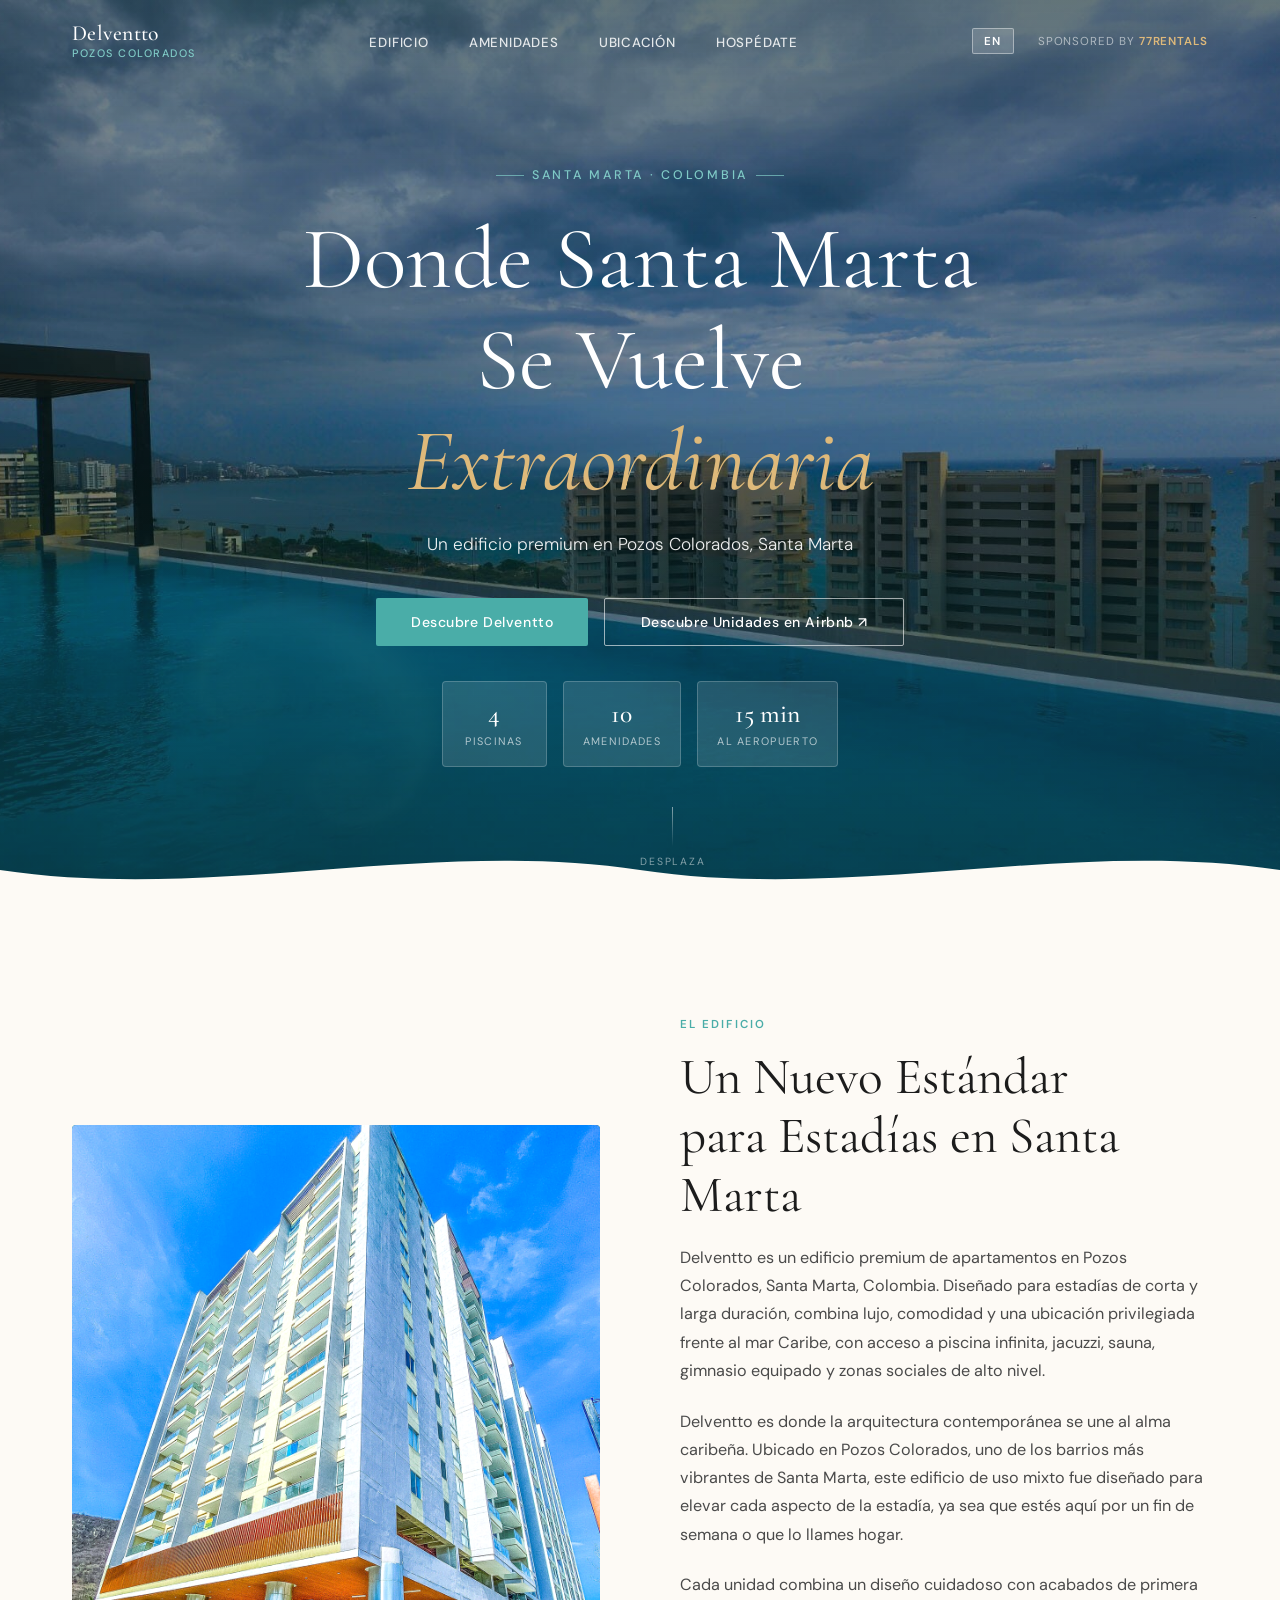
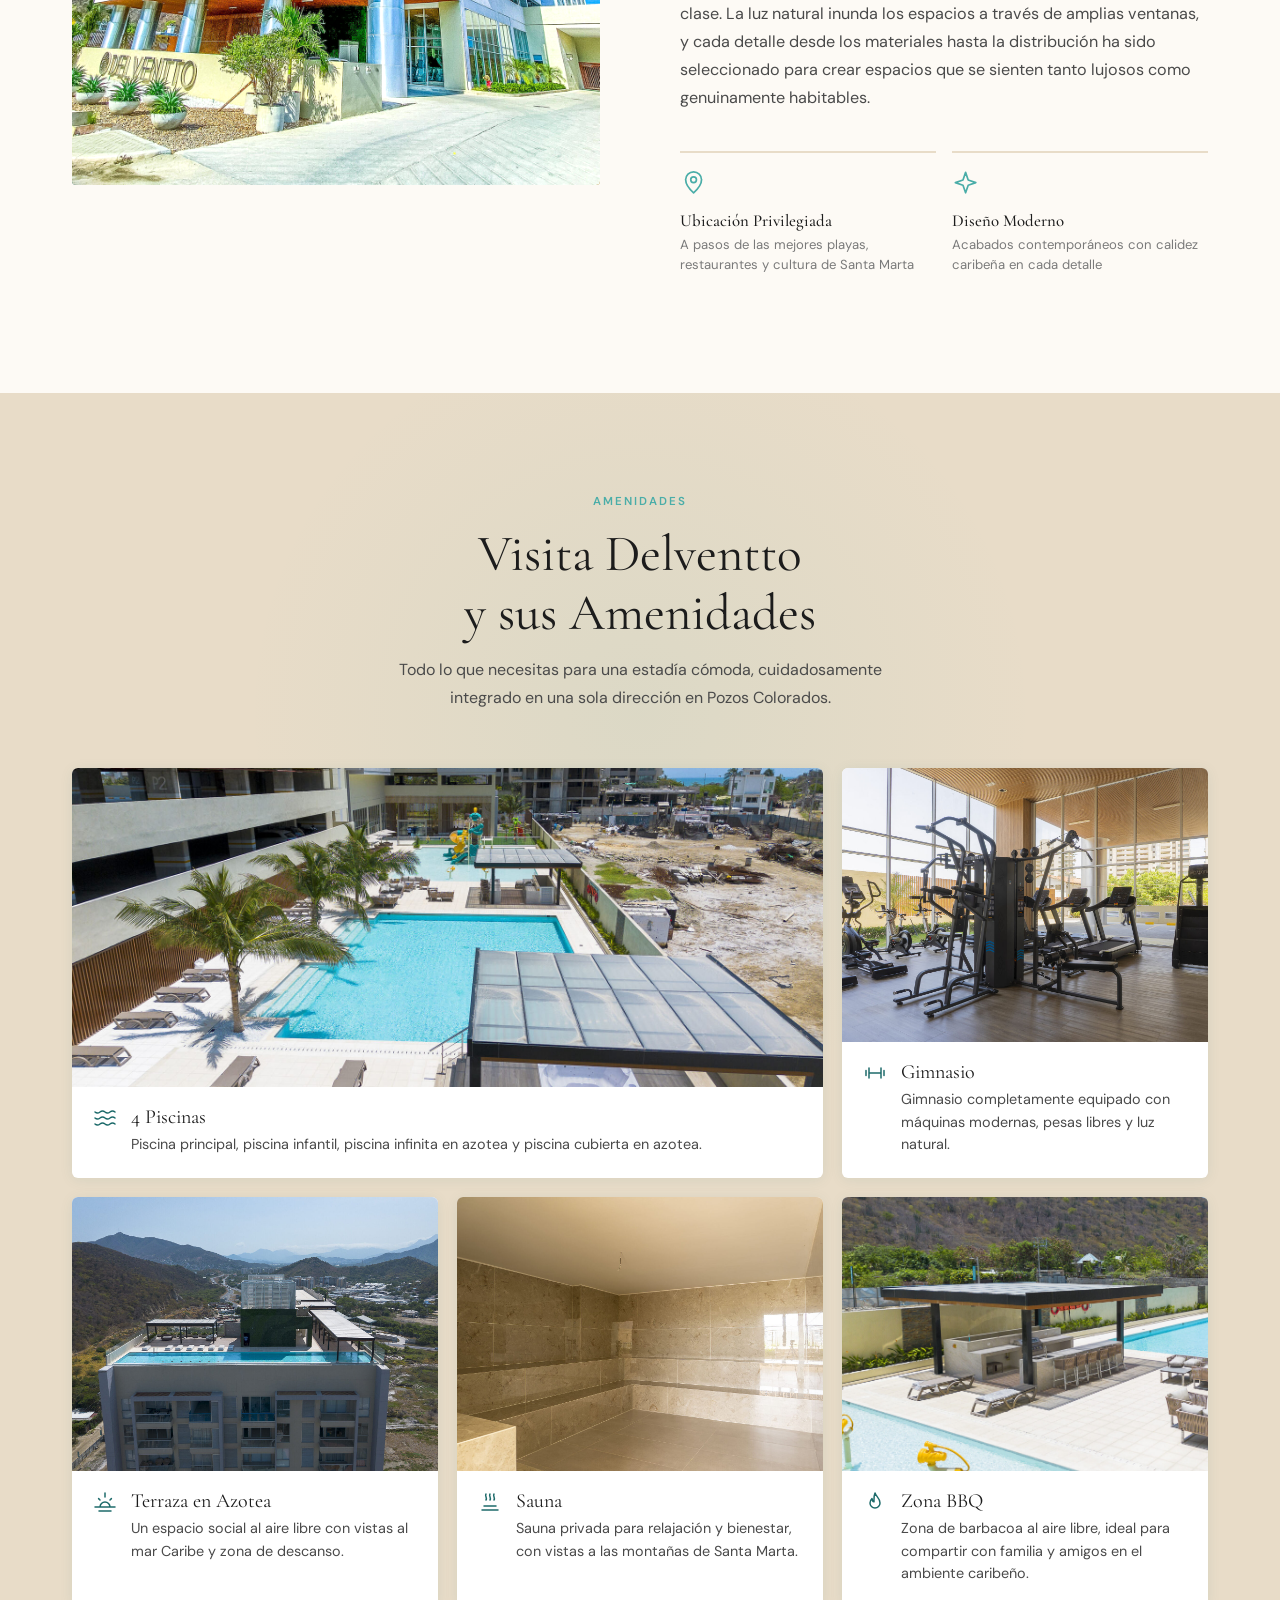
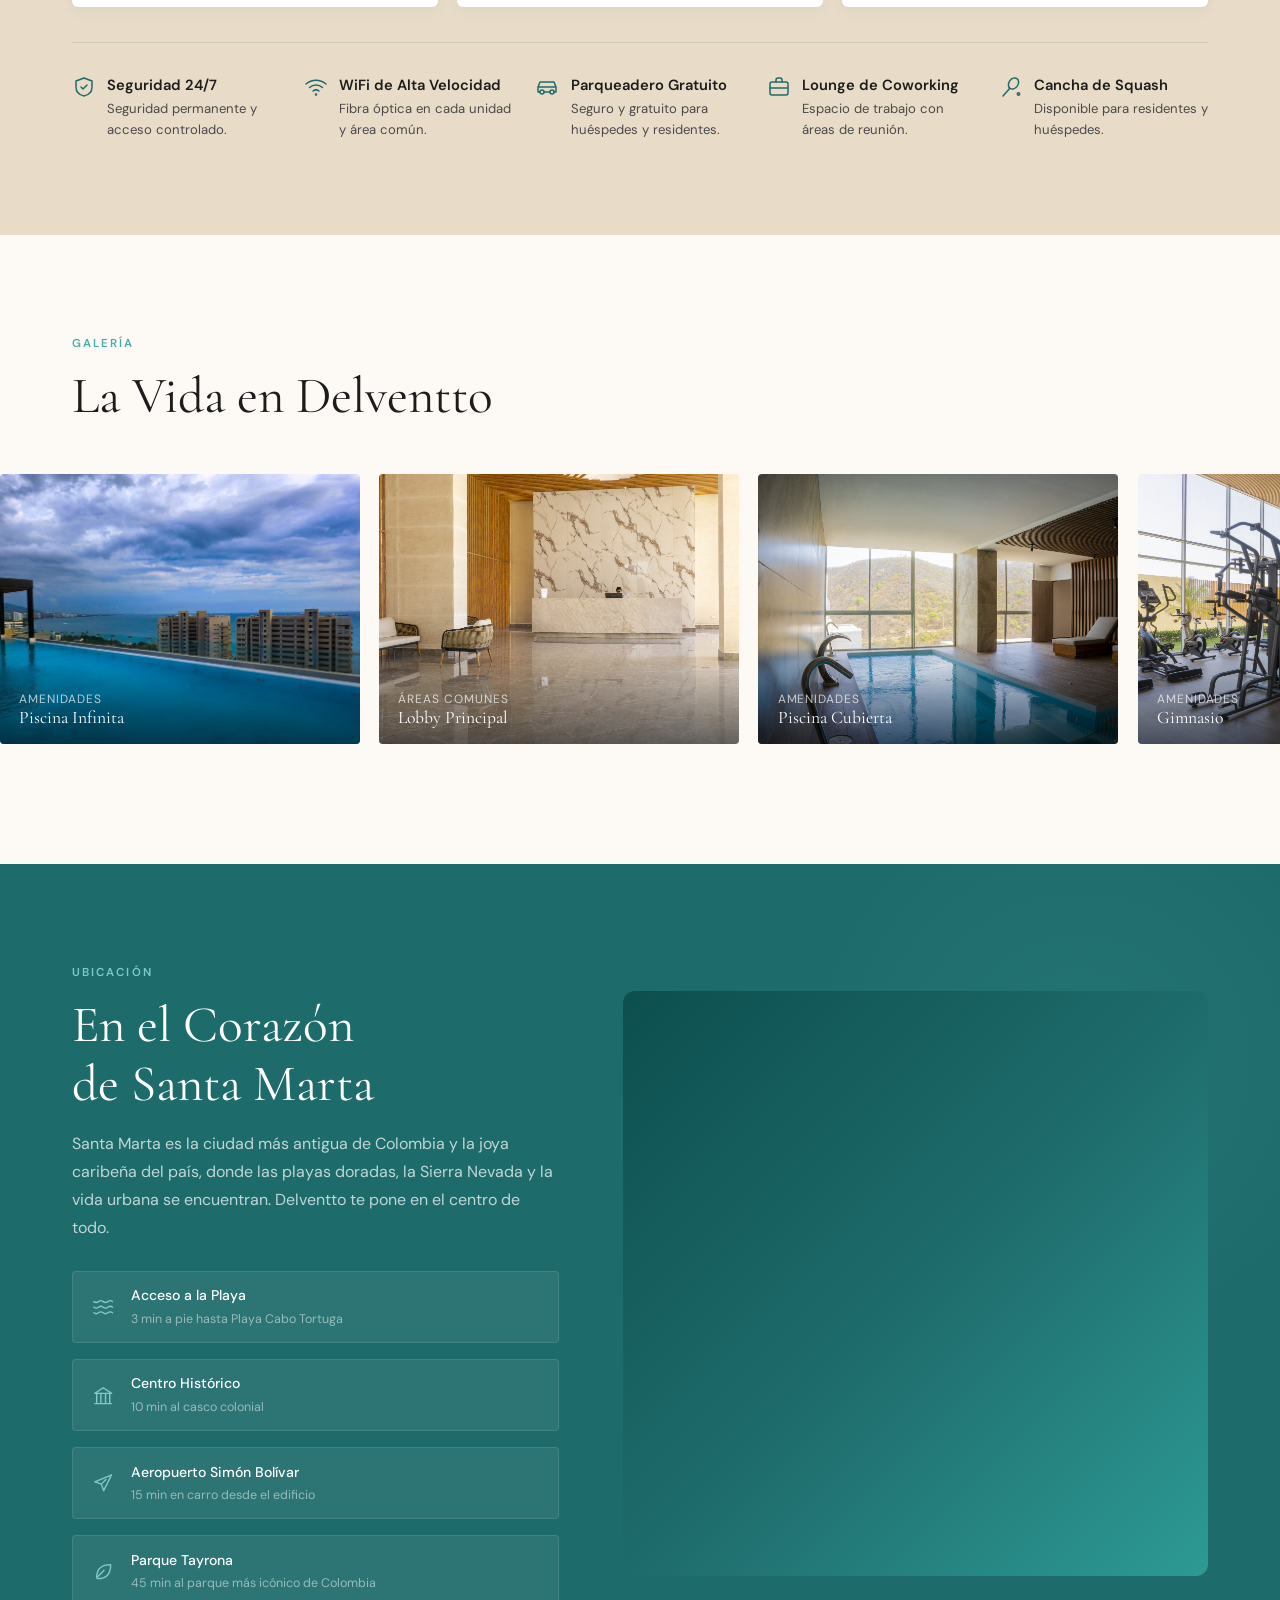
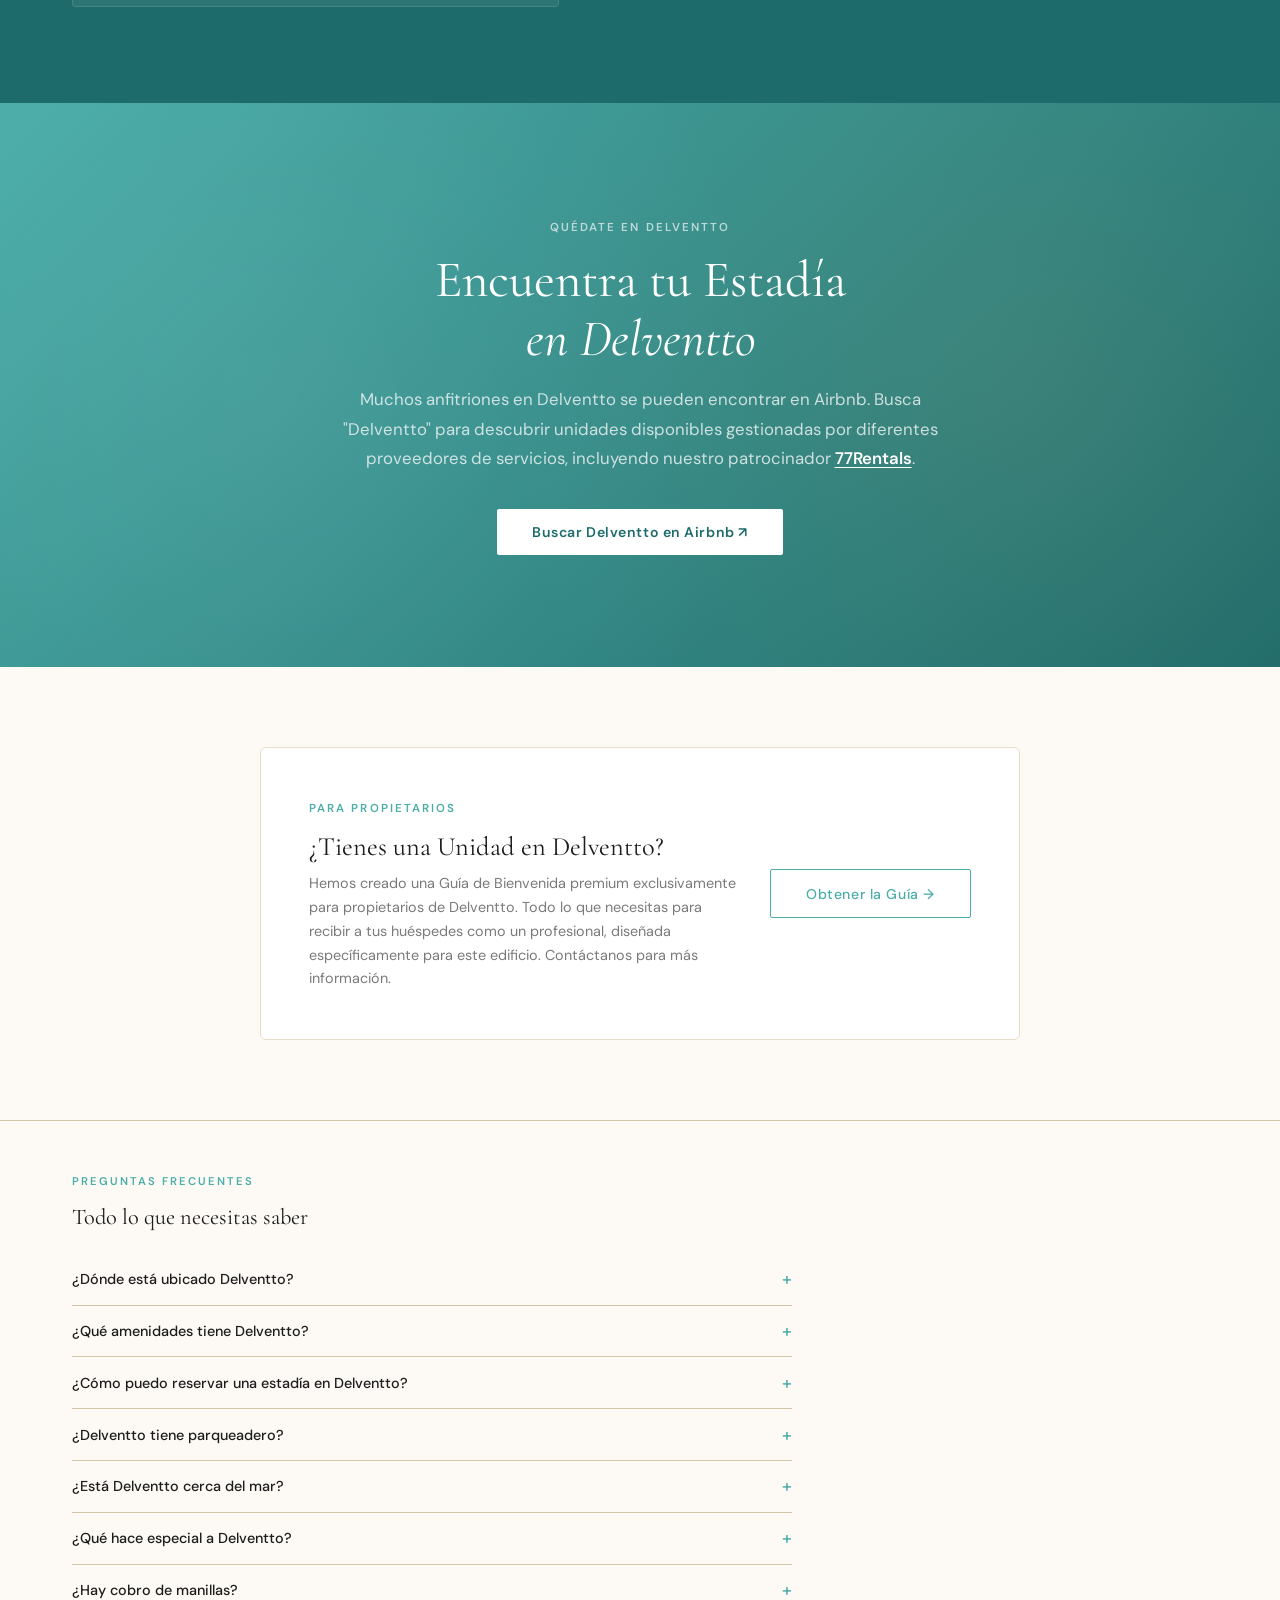
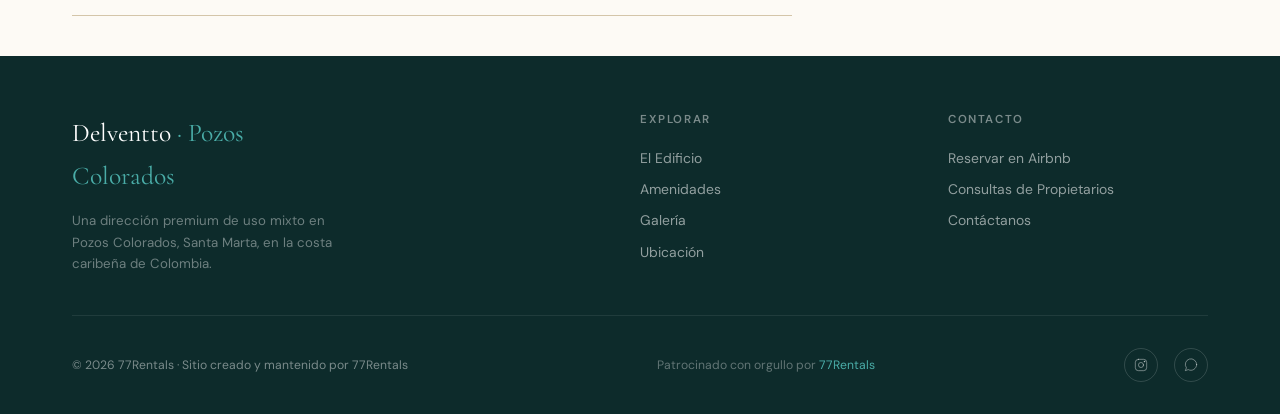
==== commit e21d9597: "Link 77Rentals in the stay section to 77rentals.com Co-Authored-By: Claude Fable 5.2 <noreply@anthro" ====
--- a/index.html
+++ b/index.html
@@ -1609,7 +1609,7 @@
     <div class="stay-inner">
       <span class="section-label fade-in" data-es="Quédate en Delventto" data-en="Stay at Delventto">Quédate en Delventto</span>
       <h2 class="fade-in fade-in-delay-1" data-es="Encuentra tu Estadía<br><em>en Delventto</em>" data-en="Find Your Stay<br><em>at Delventto</em>">Encuentra tu Estadía<br><em>en Delventto</em></h2>
-      <p class="fade-in fade-in-delay-2" data-es='Muchos anfitriones en Delventto se pueden encontrar en Airbnb. Busca "Delventto" para descubrir unidades disponibles gestionadas por diferentes proveedores de servicios, incluyendo nuestro patrocinador <strong style="color:rgba(255,255,255,0.9)">77Rentals</strong>.' data-en='Many hosts at Delventto can be found on Airbnb. Search "Delventto" to discover available units managed by different service providers, including our sponsor <strong style="color:rgba(255,255,255,0.9)">77Rentals</strong>.'>Muchos anfitriones en Delventto se pueden encontrar en Airbnb. Busca "Delventto" para descubrir unidades disponibles gestionadas por diferentes proveedores de servicios, incluyendo nuestro patrocinador <strong style="color:rgba(255,255,255,0.9)">77Rentals</strong>.</p>
+      <p class="fade-in fade-in-delay-2" data-es='Muchos anfitriones en Delventto se pueden encontrar en Airbnb. Busca "Delventto" para descubrir unidades disponibles gestionadas por diferentes proveedores de servicios, incluyendo nuestro patrocinador <a href="https://77rentals.com/" target="_blank" rel="noopener" style="color:#fff;font-weight:600;text-decoration:underline;text-underline-offset:3px;">77Rentals</a>.' data-en='Many hosts at Delventto can be found on Airbnb. Search "Delventto" to discover available units managed by different service providers, including our sponsor <a href="https://77rentals.com/" target="_blank" rel="noopener" style="color:#fff;font-weight:600;text-decoration:underline;text-underline-offset:3px;">77Rentals</a>.'>Muchos anfitriones en Delventto se pueden encontrar en Airbnb. Busca "Delventto" para descubrir unidades disponibles gestionadas por diferentes proveedores de servicios, incluyendo nuestro patrocinador <a href="https://77rentals.com/" target="_blank" rel="noopener" style="color:#fff;font-weight:600;text-decoration:underline;text-underline-offset:3px;">77Rentals</a>.</p>
       <div class="stay-ctas fade-in fade-in-delay-3">
         <a href="https://www.airbnb.com.co/" target="_blank" rel="noopener" class="btn-white" data-es="Buscar Delventto en Airbnb ↗" data-en="Search Delventto on Airbnb ↗">Buscar Delventto en Airbnb ↗</a>
       </div>
